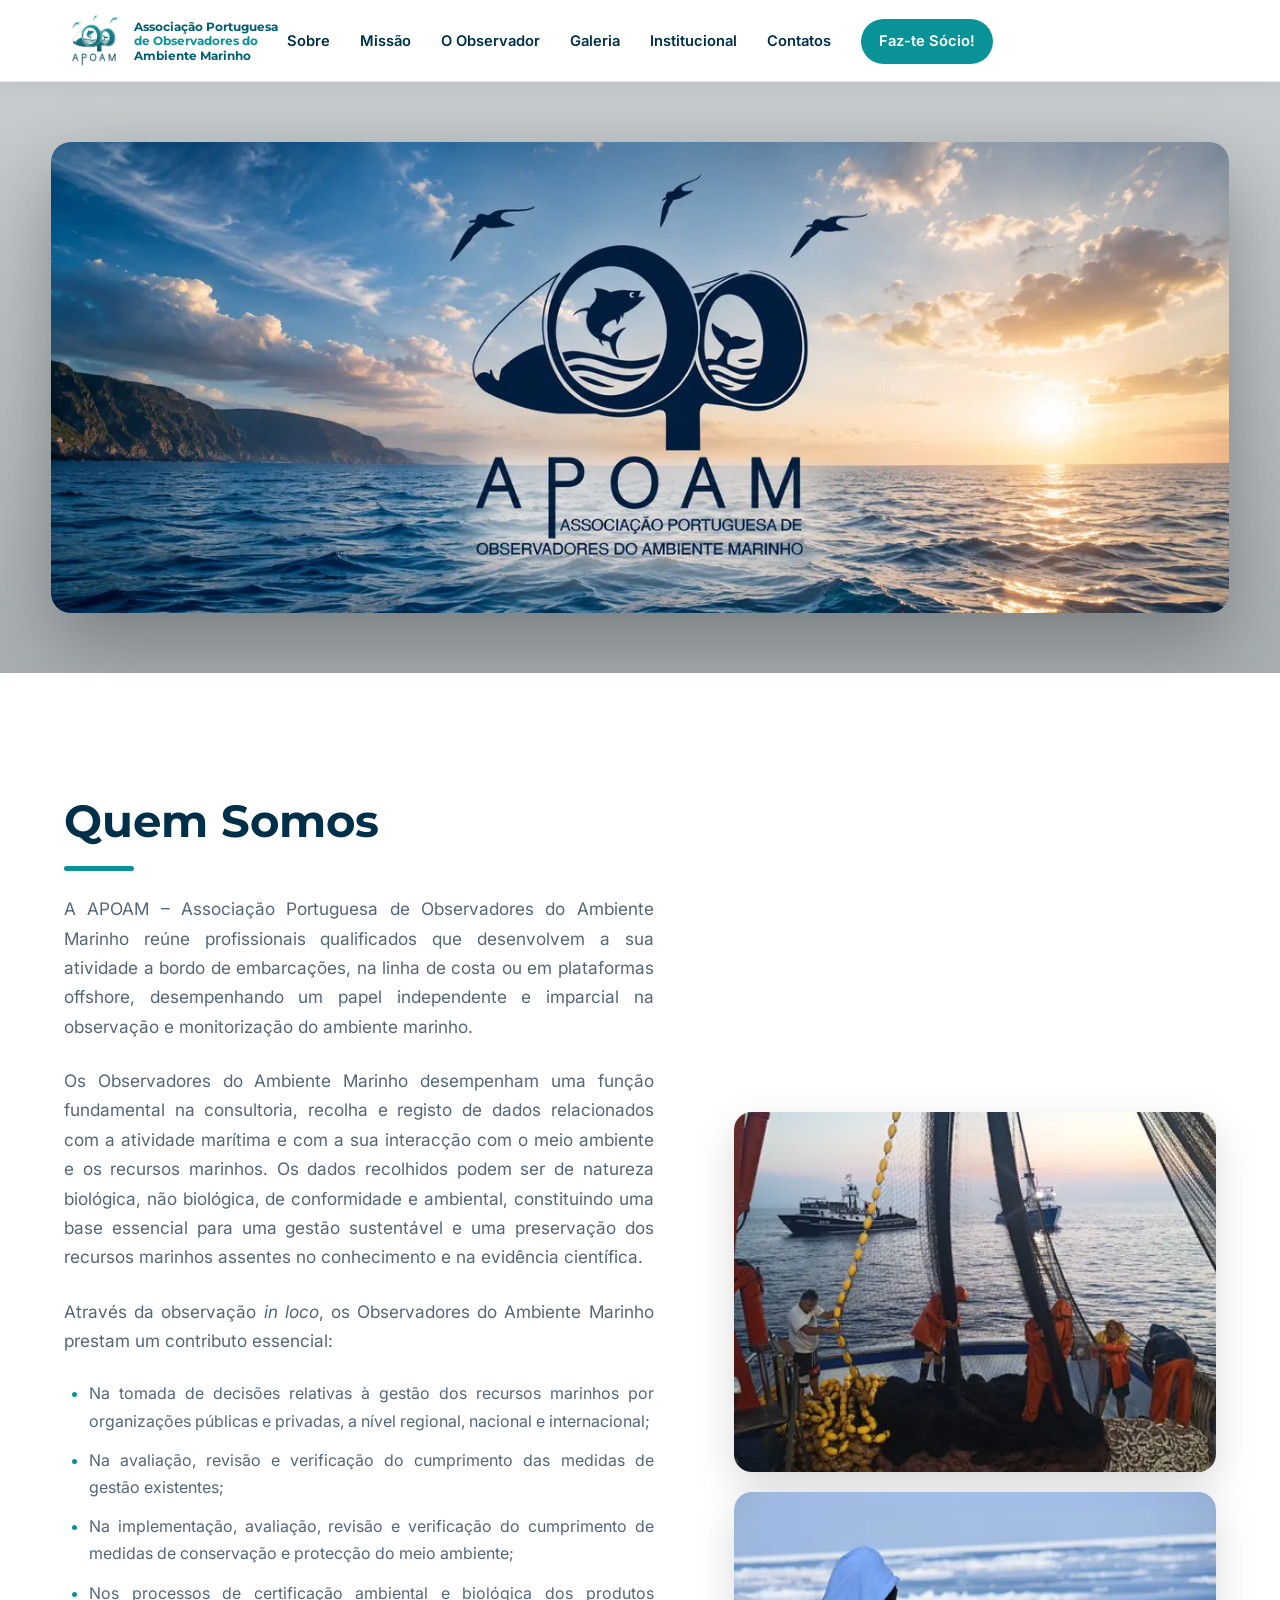
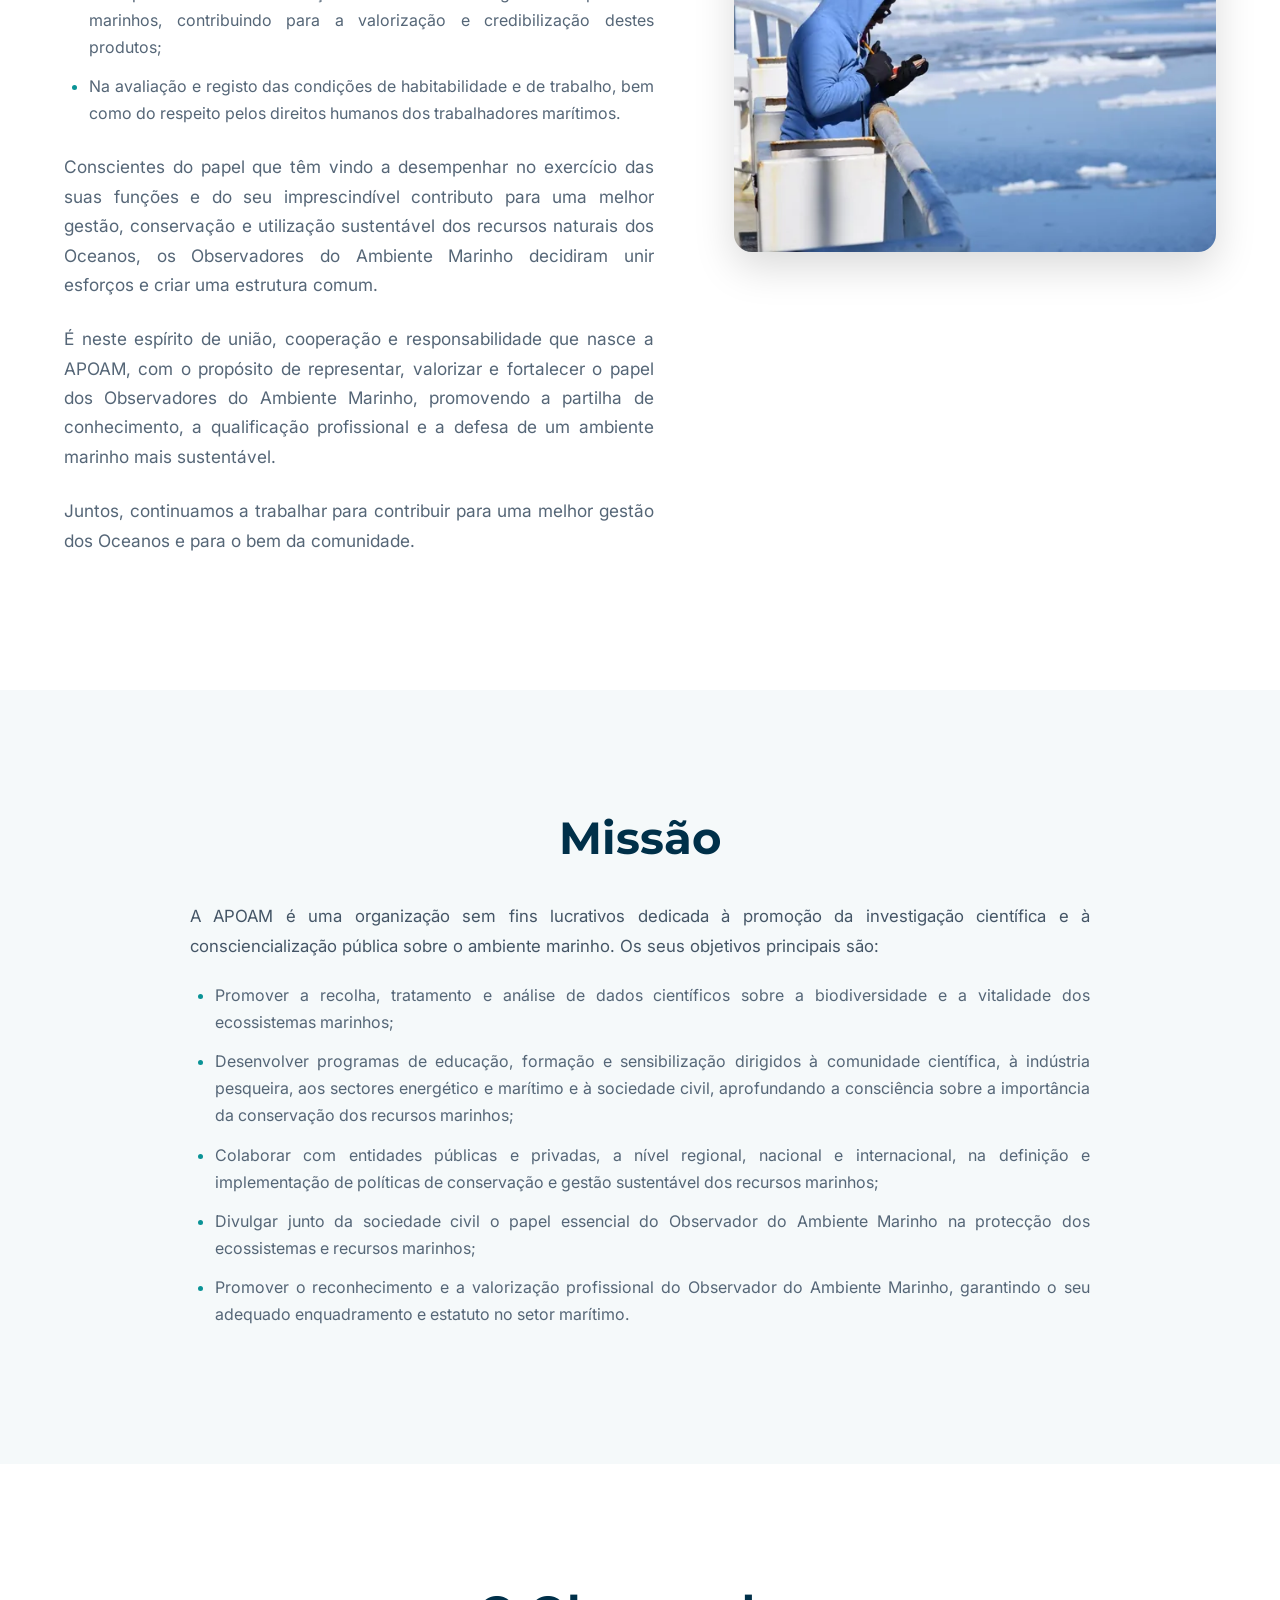
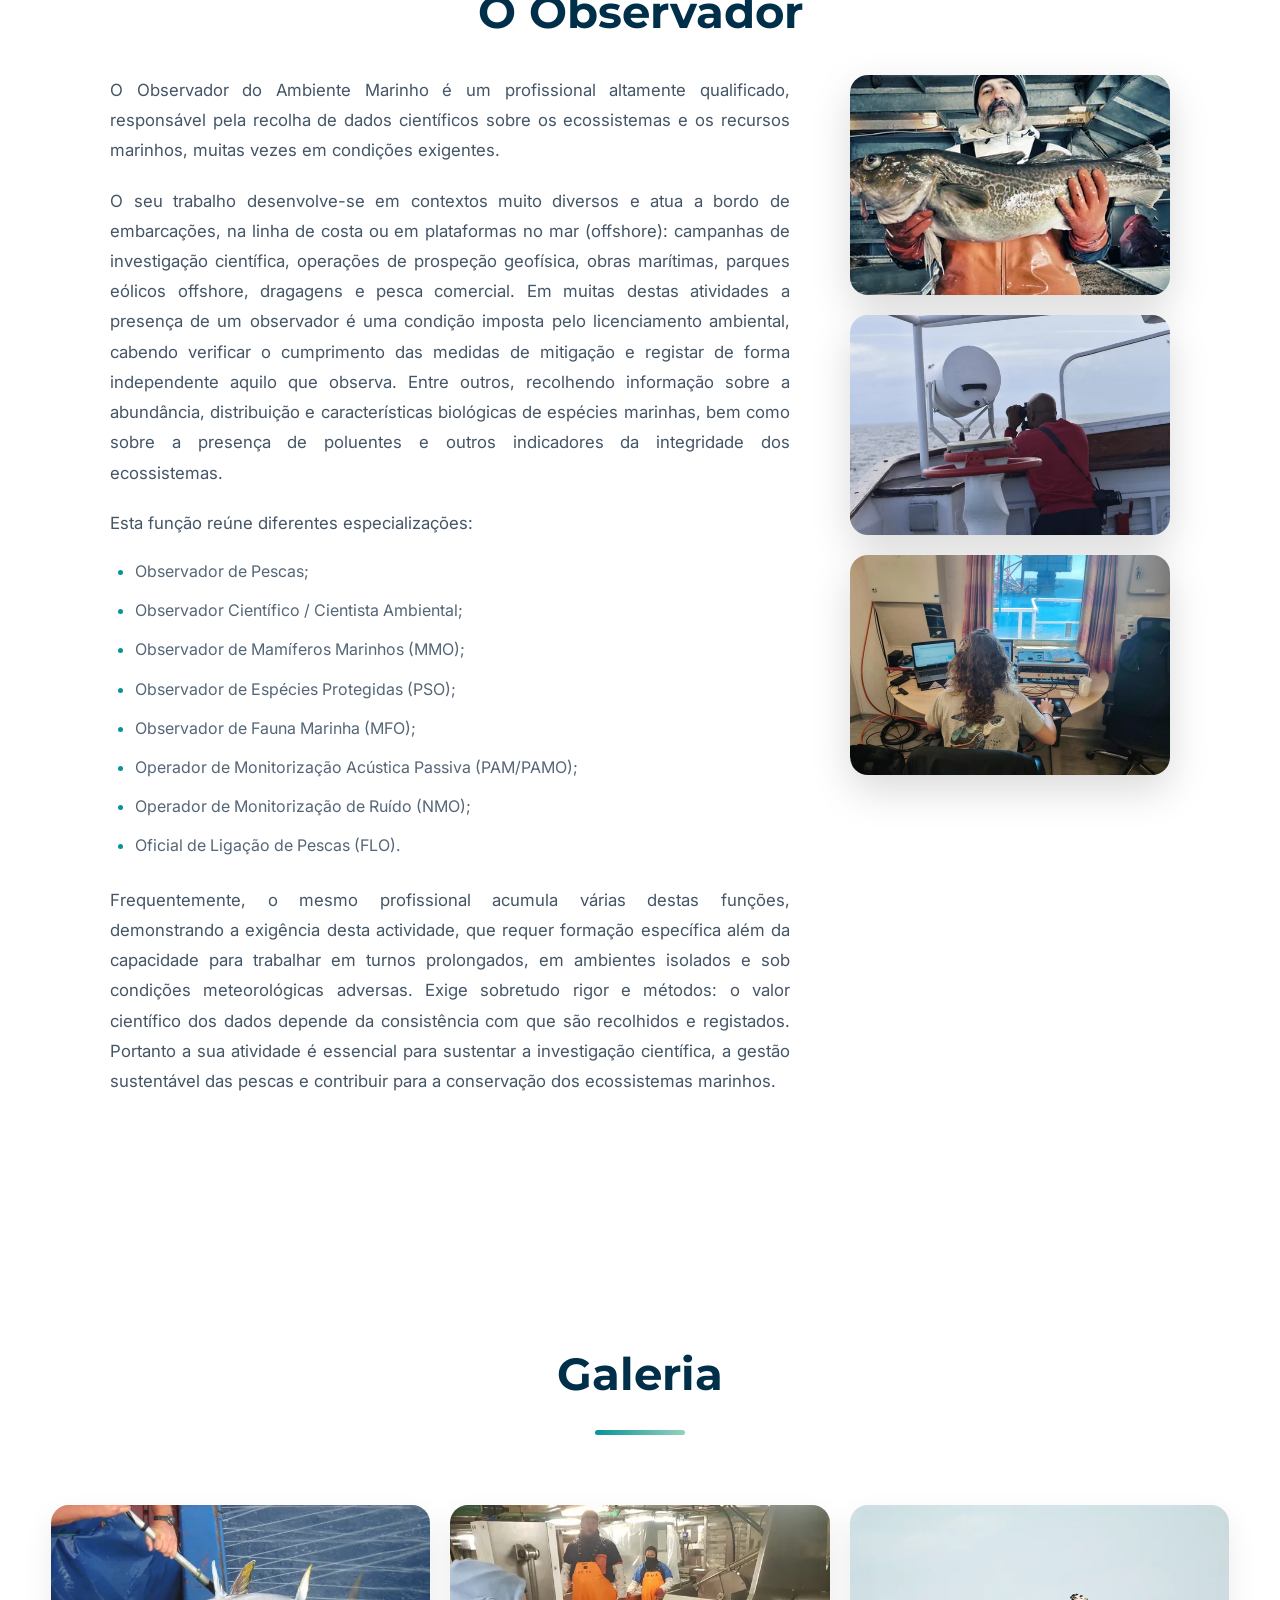
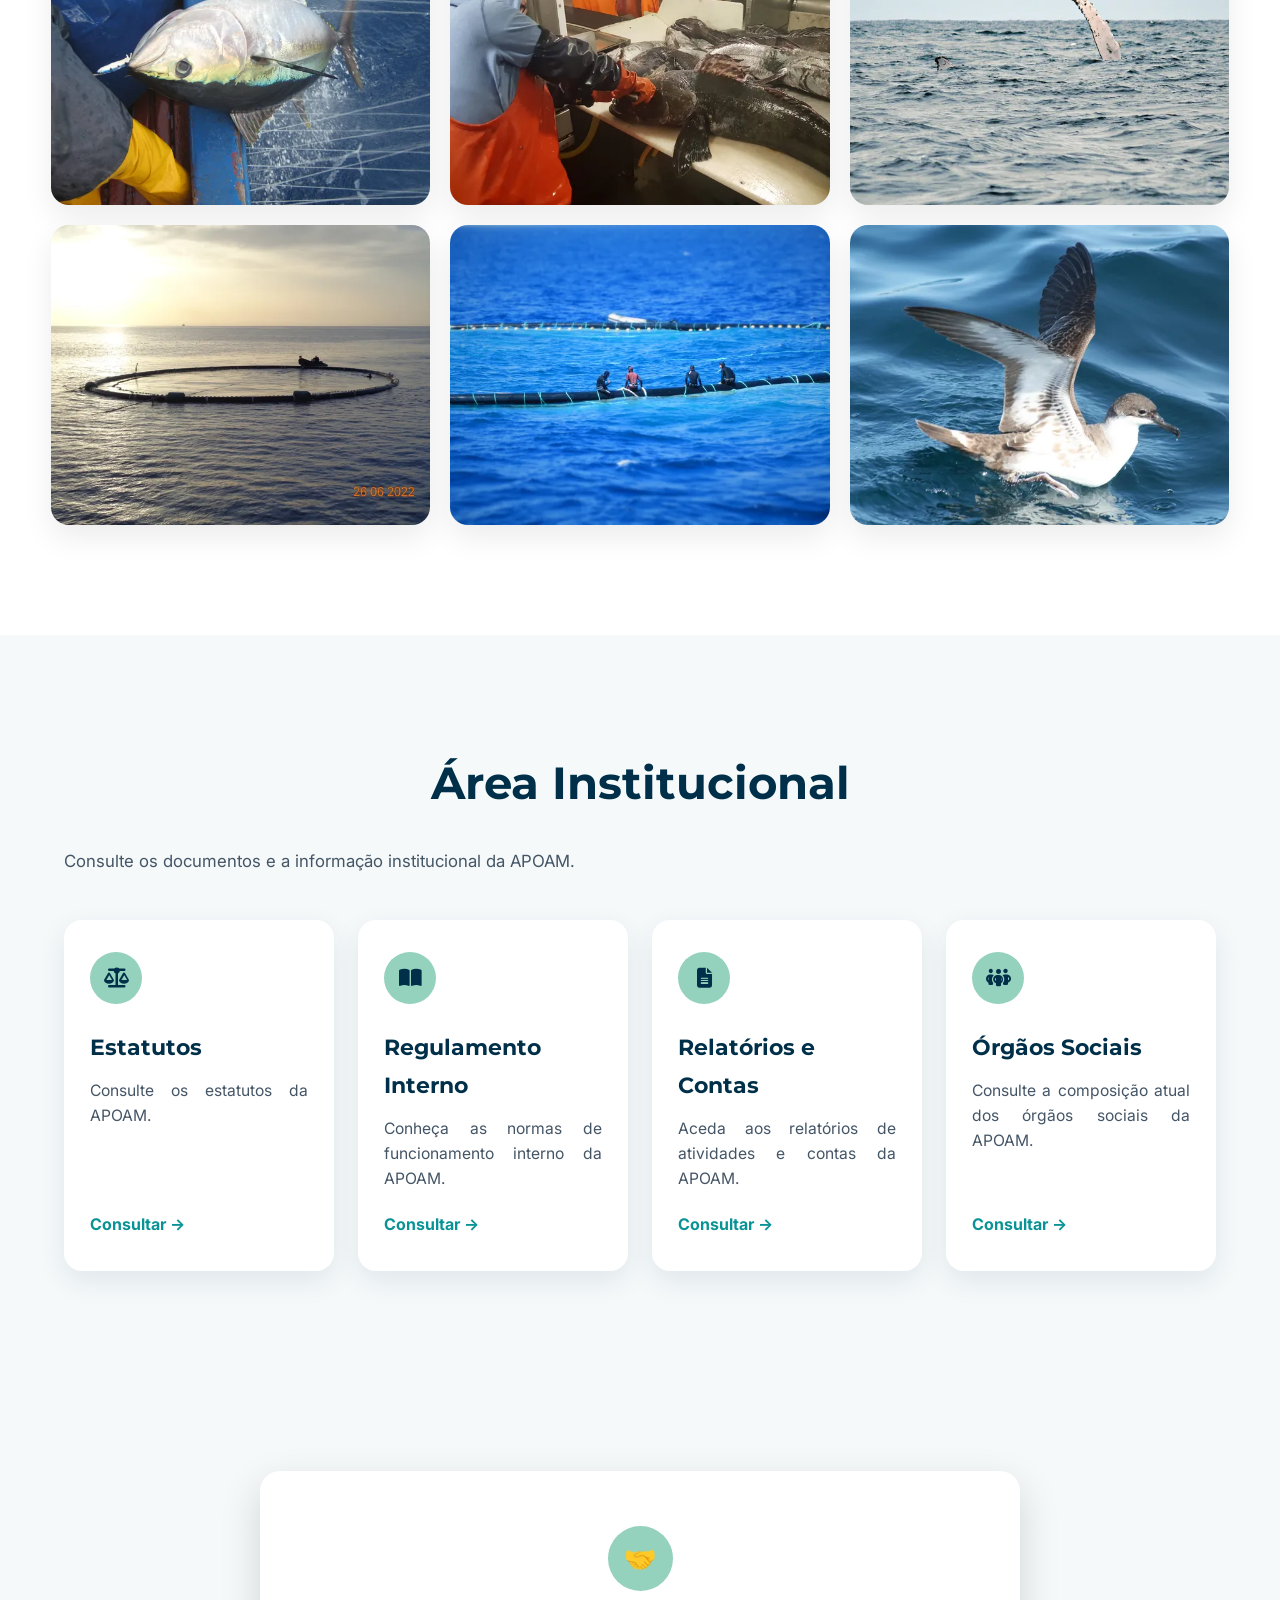
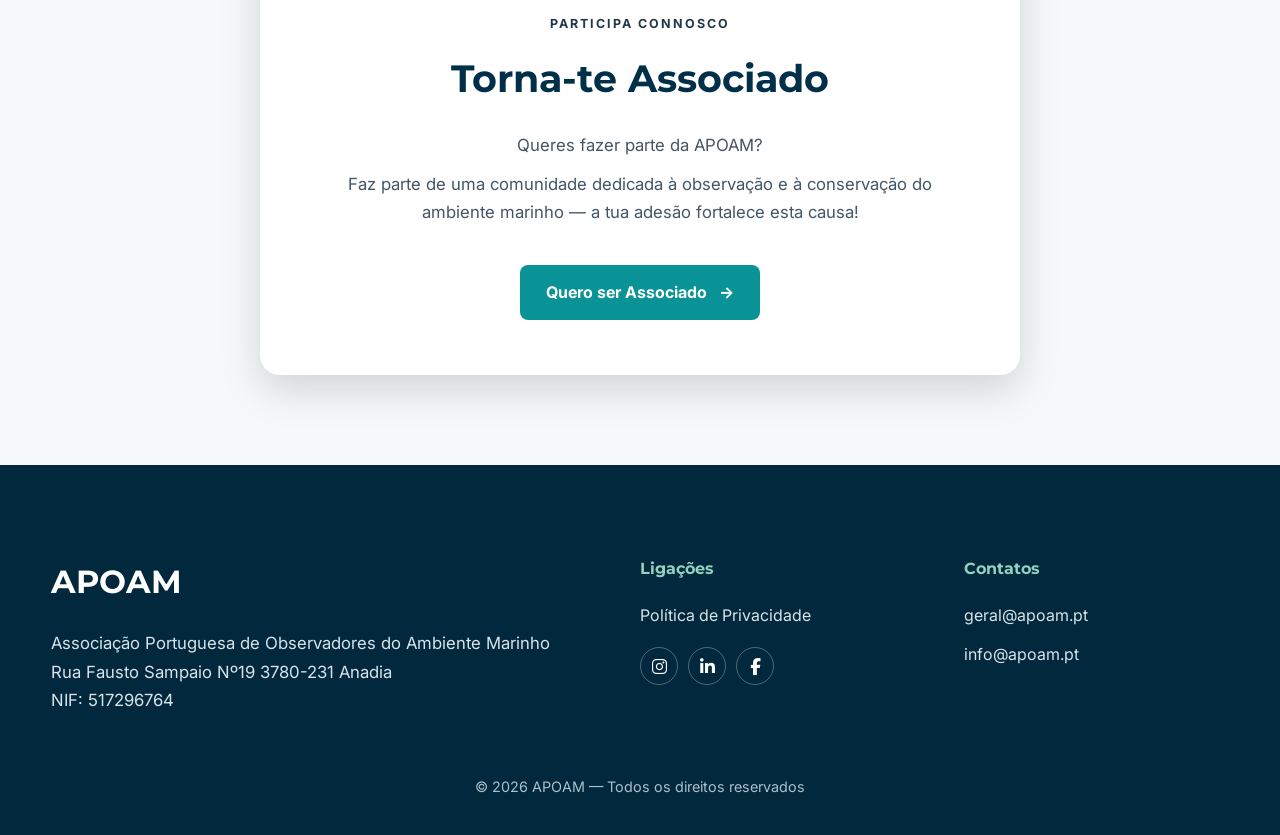
==== index.html @ c1579c1c "textos" ====
<!DOCTYPE html>
<html lang="pt-PT">
<head>
    <meta charset="UTF-8">
    <meta name="viewport" content="width=device-width, initial-scale=1">

    <title>APOAM | Associação Portuguesa de Observadores do Ambiente Marinho</title>

    <meta name="description"
        content="Associação Portuguesa de Observadores do Ambiente Marinho. Mamíferos marinhos, aves marinhas, ciência cidadã e conservação.">
    <meta property="og:type" content="website">
    <meta property="og:locale" content="pt_PT">
    <meta property="og:site_name" content="APOAM">
    <meta property="og:title" content="APOAM - Associação Portuguesa de Observadores do Ambiente Marinho">
    <meta property="og:description" content="APOAM - Associação Portuguesa de Observadores do Ambiente Marinho">
    <meta name="twitter:card" content="summary">
    <meta name="twitter:title" content="APOAM - Associação Portuguesa de Observadores do Ambiente Marinho">
    <meta name="twitter:description" content="APOAM - Associação Portuguesa de Observadores do Ambiente Marinho">

    <link rel="icon" type="image/png" sizes="32x32" href="assets/img/favicon-32.png">
    <link rel="apple-touch-icon" sizes="180x180" href="assets/img/favicon-180.png">

    <link rel="preconnect" href="https://fonts.googleapis.com">
    <link rel="preconnect" href="https://fonts.gstatic.com" crossorigin>

    <link href="https://fonts.googleapis.com/css2?family=Montserrat:wght@500;700;800&family=Inter:wght@300;400;500;600&display=swap"
        rel="stylesheet">
	<link rel="stylesheet" href="https://cdnjs.cloudflare.com/ajax/libs/font-awesome/6.5.2/css/all.min.css">

    <script type="application/ld+json">
    {
        "@context": "https://schema.org",
        "@type": "Organization",
        "name": "APOAM",
        "legalName": "Associação Portuguesa de Observadores do Ambiente Marinho",
        "description": "APOAM - Associação Portuguesa de Observadores do Ambiente Marinho",
        "email": "geral@apoam.pt",
        "telephone": "+351 961 656 196",
        "taxID": "517296764",
        "address": {
            "@type": "PostalAddress",
            "streetAddress": "Rua Fausto Sampaio, N.º 19",
            "postalCode": "3780-234",
            "addressLocality": "Anadia",
            "addressCountry": "PT"
        },
        "sameAs": [
            "https://www.instagram.com/apoam.pt?igsh=MTcwam4ydW53eDB6eg==",
            "https://www.linkedin.com/in/apoam?utm_source=share_via&utm_content=profile&utm_medium=member_android",
            "https://www.facebook.com/share/1NGkAW2MqW/"
        ]
    }
    </script>

    <link rel="stylesheet" href="assets/css/responsive.css">
    <link rel="stylesheet" href="assets/css/style.css">
</head>

<body>

<div id="loader">
    <div class="spinner"></div>
</div>

<header class="hero">

    <nav class="navbar" aria-label="Navegação principal">

        <a href="#" class="nav-logo" aria-label="APOAM - página inicial">
            <!-- Usa o mesmo logo que já funciona no hero -->
            <img src="assets/img/logo-navbar.png" alt="APOAM">
            <span class="nav-title">
                <span>Associação Portuguesa</span>
                <span>de Observadores do</span>
                <span>Ambiente Marinho</span>
            </span>
        </a>

        <ul class="nav-menu" id="nav-menu">

    <li>
        <a href="#about">Sobre</a>
    </li>

    <li>
        <a href="#mission">Missão</a>
    </li>

    <li>
        <a href="#observer">O Observador</a>
    </li>

    <li>
        <a href="#gallery">Galeria</a>
	</li>

    <li>
        <a href="#institutional">Institucional</a>
    </li>
	
	<li>
        <a href="#contact">Contatos</a>
    </li>

	<li>
		<a href="#join" class="join-nav">Faz-te Sócio!</a>
	</li>

</ul>

        <button class="menu-toggle"
                type="button"
                aria-label="Abrir menu"
                aria-expanded="false"
                aria-controls="nav-menu">
            <span></span>
            <span></span>
            <span></span>
        </button>

    </nav>

    <div class="hero-content">
        <h1 class="visually-hidden">Associação Portuguesa de Observadores do Ambiente Marinho</h1>
        <picture>
            <source
                type="image/webp"
                srcset="assets/img/optimized/apoam-logo-640.webp 640w,
                        assets/img/optimized/apoam-logo-960.webp 960w,
                        assets/img/optimized/apoam-logo-1280.webp 1280w"
                sizes="94vw">
            <img
                src="assets/img/apoam-logo.png"
                alt="APOAM - Associação Portuguesa de Observadores do Ambiente Marinho"
                class="hero-logo"
                width="1983"
                height="793">
        </picture>
    </div>


</header>

<section id="about" class="section">
    <div class="container">

        <div class="text">
            <h2>Quem Somos</h2>

            <p>
                A APOAM – Associação Portuguesa de Observadores do Ambiente Marinho
                reúne profissionais qualificados que desenvolvem a sua atividade a bordo
                de embarcações, na linha de costa ou em plataformas offshore, desempenhando
                um papel independente e imparcial na observação e monitorização do ambiente
                marinho.
            </p>

            <p>
                Os Observadores do Ambiente Marinho desempenham uma função fundamental na
                consultoria, recolha e registo de dados relacionados com a atividade
                marítima e com a sua interacção com o meio ambiente e os recursos marinhos.
                Os dados recolhidos podem ser de natureza biológica, não  biológica, de
                conformidade e ambiental, constituindo uma base essencial para uma gestão
                sustentável e uma preservação dos recursos marinhos assentes no conhecimento
                e na evidência científica.
            </p>

            <p>
                Através da observação <em>in loco</em>, os Observadores do Ambiente Marinho
                prestam um contributo essencial:
            </p>

            <ul>
                <li>Na tomada de decisões relativas à gestão dos recursos marinhos por organizações públicas e privadas, a nível regional, nacional e internacional;</li>
                <li>Na avaliação, revisão e verificação do cumprimento das medidas de gestão existentes;</li>
                <li>Na implementação, avaliação, revisão e verificação do cumprimento de medidas de conservação e protecção do meio ambiente;</li>
                <li>Nos processos de certificação ambiental e biológica dos produtos marinhos, contribuindo para a valorização e credibilização destes produtos;</li>
                <li>Na avaliação e registo das condições de habitabilidade e de trabalho, bem como do respeito pelos direitos humanos dos trabalhadores marítimos.</li>
            </ul>

            <p>
                Conscientes do papel que têm vindo a desempenhar no exercício das suas
                funções e do seu imprescindível contributo para uma melhor gestão,
                conservação e utilização sustentável dos recursos naturais dos Oceanos,
                os Observadores do Ambiente Marinho decidiram unir esforços e criar uma
                estrutura comum.
            </p>

            <p>
                É neste espírito de união, cooperação e responsabilidade que nasce a
                APOAM, com o propósito de representar, valorizar e fortalecer o papel dos
                Observadores do Ambiente Marinho, promovendo a partilha de conhecimento,
                a qualificação profissional e a defesa de um ambiente marinho mais
                sustentável.
            </p>

            <p>
                Juntos, continuamos a trabalhar para contribuir para uma melhor gestão
                dos Oceanos e para o bem da comunidade.
            </p>
</div>

        <div class="image">
            <div class="about-images">
                <picture>
                    <source type="image/webp"
                        srcset="assets/img/optimized/about1-640.webp 640w,
                                assets/img/optimized/about1-960.webp 960w,
                                assets/img/optimized/about1-1280.webp 1280w"
                        sizes="(max-width: 1100px) 92vw, 42vw">
                    <img src="assets/img/about1.jpg" alt="Ambiente marinho" width="4608" height="2304" loading="lazy">
                </picture>
                <picture>
                    <source type="image/webp"
                        srcset="assets/img/optimized/about2-640.webp 640w,
                                assets/img/optimized/about2-960.webp 960w,
                                assets/img/optimized/about2-1280.webp 1280w"
                        sizes="(max-width: 1100px) 92vw, 42vw">
                    <img src="assets/img/about2.jpg" alt="Observação do ambiente marinho" width="1500" height="1000" loading="lazy">
                </picture>
            </div>
        </div>

    </div>
</section>

<section id="mission" class="section mission-section">

    <div class="container">

        <div class="section-header">
            <h2>Missão</h2>
			
        </div>

        <div class="mission-content">

            <p> A APOAM é uma organização sem fins lucrativos dedicada à promoção da investigação científica e à consciencialização pública sobre o ambiente marinho. Os seus objetivos principais são: 
			</p>

            <ul> 
				<li> 
					Promover a recolha, tratamento e análise de dados científicos sobre a biodiversidade e a vitalidade dos ecossistemas marinhos; 
				
				</li> 
				
				<li> 
					Desenvolver programas de educação, formação e sensibilização dirigidos à comunidade científica, à indústria pesqueira, aos sectores energético e marítimo e à sociedade civil, aprofundando a consciência sobre a importância da conservação dos recursos marinhos; 
					
				</li> 
					
				<li> 
					Colaborar com entidades públicas e privadas, a nível regional, nacional e internacional, na definição e implementação de políticas de conservação e gestão sustentável dos recursos marinhos; 
					
				</li> 
					
				<li> 
					Divulgar junto da sociedade civil o papel essencial do Observador do Ambiente Marinho na protecção dos ecossistemas e recursos marinhos; 
					
				</li> 
					
				<li> 
					Promover o reconhecimento e a valorização profissional do Observador do Ambiente Marinho, garantindo o seu adequado enquadramento e estatuto no setor marítimo. 
					
				</li> 
					
			</ul>

        </div>

    </div>

</section>

<section id="observer" class="section observer-section">

    <div class="container">

        <div class="section-header">
            <h2>O Observador</h2>
			
        </div>

        <div class="observer-content">

			<div class="observer-text">
			
            <p>
                O Observador do Ambiente Marinho é um profissional altamente qualificado, responsável pela
				recolha de dados científicos sobre os ecossistemas e os recursos marinhos, muitas vezes em condições exigentes. 
			</p>	
			
			<p>
				O seu trabalho desenvolve-se em contextos muito diversos e atua a bordo de embarcações, na linha de costa ou em plataformas no mar
				(offshore): campanhas de investigação científica, operações de prospeção geofísica, obras marítimas, parques eólicos offshore, dragagens e pesca comercial. Em muitas destas atividades a presença de um observador é uma condição imposta pelo licenciamento ambiental, cabendo verificar o cumprimento das medidas de mitigação e registar de forma independente aquilo que observa. Entre outros, recolhendo informação sobre a abundância, distribuição e características biológicas de
				espécies marinhas, bem como sobre a presença de poluentes e outros indicadores da
				integridade dos ecossistemas. 
			</p>
			
			<p>
				Esta função reúne diferentes especializações:
			</p>	
			
				<ul>	
					<li>Observador de Pescas;</li>
					<li>Observador Científico / Cientista Ambiental;</li>
					<li>Observador de Mamíferos Marinhos (MMO);</li>
					<li>Observador de Espécies Protegidas (PSO);</li>
					<li>Observador de Fauna Marinha (MFO);</li>
					<li>Operador de Monitorização Acústica Passiva (PAM/PAMO);</li>
					<li>Operador de Monitorização de Ruído (NMO);</li>
					<li>Oficial de Ligação de Pescas (FLO).</li>
				</ul>
			
			
			<p>	
				Frequentemente, o mesmo profissional acumula várias destas funções, demonstrando a exigência desta actividade, que requer formação específica além da capacidade para trabalhar em turnos prolongados, em ambientes isolados e sob condições meteorológicas adversas.
				Exige sobretudo rigor e métodos: o valor científico dos dados depende da consistência com que são recolhidos e registados. Portanto a sua atividade é essencial para sustentar a investigação
				científica, a gestão sustentável das pescas e contribuir para a conservação dos ecossistemas marinhos.
            </p>

        </div>

    <div class="observer-images">
        <picture>
            <source type="image/webp"
                srcset="assets/img/optimized/observer1-640.webp 640w,
                        assets/img/optimized/observer1-960.webp 960w,
                        assets/img/optimized/observer1-1280.webp 1280w"
                sizes="(max-width: 850px) 92vw, 320px">
            <img src="assets/img/observer1.jpeg" alt="Observador do Ambiente Marinho" width="4000" height="1800" loading="lazy">
        </picture>
        <picture>
            <source type="image/webp"
                srcset="assets/img/optimized/observer2-640.webp 640w,
                        assets/img/optimized/observer2-960.webp 960w,
                        assets/img/optimized/observer2-1280.webp 1280w"
                sizes="(max-width: 850px) 92vw, 320px">
            <img src="assets/img/observer2.JPG" alt="Observação do ambiente marinho" width="6000" height="4000" loading="lazy">
        </picture>
		<picture>
            <source type="image/webp"
                srcset="assets/img/optimized/observer3-640.webp 640w,
                        assets/img/optimized/observer3-960.webp 960w,
                        assets/img/optimized/observer3-1280.webp 1280w"
                sizes="(max-width: 850px) 92vw, 320px">
			<img src="assets/img/observer3.jpg" alt="Monitorização do ambiente marinho" width="1896" height="1536" loading="lazy">
		</picture>
    </div>
	
</div>

</section>

<section id="gallery" class="section">
    <h2 class="center">Galeria</h2>

    <div class="gallery" id="gallery-grid" aria-live="polite">
        <!-- As imagens são escolhidas aleatoriamente a cada carregamento. -->
    </div>
</section>

<section id="institutional" class="section institutional-section">
    <div class="container">
        <div class="section-header">
            <h2>Área Institucional</h2>
            <p>Consulte os documentos e a informação institucional da APOAM.</p>
        </div>

        <div class="institutional-grid">
            <a class="institutional-card" href="estatutos.html">
                <i class="fa-solid fa-scale-balanced" aria-hidden="true"></i>
                <h3>Estatutos</h3>
                <p>Consulte os estatutos da APOAM.</p>
                <span>Consultar <span aria-hidden="true">→</span></span>
            </a>

            <a class="institutional-card" href="regulamento-interno.html">
                <i class="fa-solid fa-book-open" aria-hidden="true"></i>
                <h3>Regulamento Interno</h3>
                <p>Conheça as normas de funcionamento interno da APOAM.</p>
                <span>Consultar <span aria-hidden="true">→</span></span>
            </a>

            <a class="institutional-card" href="relatorios-contas.html">
                <i class="fa-solid fa-file-lines" aria-hidden="true"></i>
                <h3>Relatórios e Contas</h3>
                <p>Aceda aos relatórios de atividades e contas da APOAM.</p>
                <span>Consultar <span aria-hidden="true">→</span></span>
            </a>

            <a class="institutional-card" href="orgaos-sociais.html">
                <i class="fa-solid fa-people-group" aria-hidden="true"></i>
                <h3>Órgãos Sociais</h3>
                <p>Consulte a composição atual dos órgãos sociais da APOAM.</p>
                <span>Consultar <span aria-hidden="true">→</span></span>
            </a>
        </div>
    </div>
</section>

<section id="join" class="volunteer-section">
    <div class="volunteer-box">

        <div class="volunteer-icon" aria-hidden="true">🤝</div>

        <span class="volunteer-label">PARTICIPA CONNOSCO</span>

        <h2>Torna-te Associado</h2>

        <p>Queres fazer parte da APOAM?</p>

        <p>
            Faz parte de uma comunidade dedicada à observação e à conservação do ambiente marinho — a tua adesão fortalece esta causa!
        </p>

        <a
            href="https://docs.google.com/forms/d/e/1FAIpQLSfd4ExLeXyH6hZwtt5jAKZhvhOXpvbOx9Iv904gLvtOWjXuGQ/viewform"
            target="_blank"
            rel="noopener noreferrer"
            class="volunteer-button">
            Quero ser Associado
            <span aria-hidden="true">→</span>
        </a>

    </div>
</section>

<footer id="contact">
    <div class="footer-grid">

        <div>
            <h3>APOAM</h3>
            <p>Associação Portuguesa de Observadores do Ambiente Marinho<br>
				Rua Fausto Sampaio Nº19 3780-231 Anadia<br>
				NIF: 517296764	
			</p>
        </div>

        <div>
            <h4>Ligações</h4>
            <ul>
                <li><a href="#about"></a></li>
				<li><a href="#gallery"></a></li>
				<li><a href="politica-privacidade.html">Política de Privacidade</a></li>
            </ul>
			
			 <div class="social-links">
				<a href="https://www.instagram.com/apoam.pt?igsh=MTcwam4ydW53eDB6eg==" target="_blank" rel="noopener noreferrer" aria-label="Instagram">
					<i class="fa-brands fa-instagram"></i>
				</a>

				<a href="https://www.linkedin.com/in/apoam?utm_source=share_via&utm_content=profile&utm_medium=member_android" target="_blank" rel="noopener noreferrer" aria-label="LinkedIn">
					<i class="fa-brands fa-linkedin-in"></i>
				</a>

				<a href="https://www.facebook.com/share/1NGkAW2MqW/" target="_blank" rel="noopener noreferrer" aria-label="Facebook">
					<i class="fa-brands fa-facebook-f"></i>
				</a>
			</div>
        </div>

        <div>
            <h4>Contatos</h4>
			<ul>
				<li><a href="mailto:geral@apoam.pt">geral@apoam.pt</a></li>
				<li><a href="mailto:info@apoam.pt">info@apoam.pt</a></li>
			</ul>
        </div>

    </div>

    <p class="copyright">© 2026 APOAM — Todos os direitos reservados</p>
</footer>

<script src="assets/js/main.js"></script>

</body>
</html>
---- assets/css/responsive.css ----
/* APOAM — responsive.css
   A navbar responsiva é controlada pelo style.css.
   Este ficheiro não contém regras duplicadas para a navbar.
*/

@media (max-width:1400px){
    h1{font-size:4rem}
}

@media (max-width:1100px){
}

@media (max-width:900px){
    .hero{background-attachment:scroll}
}

@media (max-width:700px){
}
---- assets/css/style.css ----
:root{
    --ocean:#003049;
    --atlantic:#005F73;
    --turquoise:#0A9396;
    --foam:#94D2BD;
    --sand:#E9D8A6;
    --white:#ffffff;
    --light:#f7fafb;
    --text:#243746;
    --shadow:0 15px 40px rgba(0,0,0,.15);
    --radius:18px;
    --max-width:1280px;
}

*{margin:0;padding:0;box-sizing:border-box}

html{scroll-behavior:smooth}

body{
    font-family:"Inter",sans-serif;
    color:var(--text);
    background:#fff;
    overflow-x:hidden;
    line-height:1.7;
}

img{display:block;max-width:100%}
a{text-decoration:none;color:inherit}
ul{list-style:none}
section{position:relative}

.visually-hidden{
    position:absolute;
    width:1px;
    height:1px;
    padding:0;
    margin:-1px;
    overflow:hidden;
    clip:rect(0,0,0,0);
    white-space:nowrap;
    border:0;
}
.hero-content > .visually-hidden{
    display:none;
}

h1,h2,h3,h4{
    font-family:"Montserrat",sans-serif;
    color:var(--ocean);
}
h1{font-size:4.8rem;line-height:1.05;font-weight:800}
h2{font-size:2.8rem;margin-bottom:25px}
h3{font-size:1.4rem;margin-bottom:15px}
p{font-size:1.05rem;color:#445566}

.container{width:min(90%,var(--max-width));margin:auto}
.section{padding:110px 0}
.center{text-align:center;margin-bottom:70px}

/* LOADER */
#loader{
    position:fixed;
    inset:0;
    background:#fff;
    display:flex;
    justify-content:center;
    align-items:center;
    z-index:99999;
    transition:opacity .4s,visibility .4s;
}
.spinner{
    width:60px;height:60px;
    border:6px solid #d9ecef;
    border-top-color:var(--turquoise);
    border-radius:50%;
    animation:spin 1s linear infinite;
}
body.loaded #loader{
    opacity:0;
    visibility:hidden;
    pointer-events:none;
}

/* HERO */
.hero{
    position:relative;
    width:100%;
    min-height:0;
    height:auto;
    overflow:hidden;
    display:flex;
    justify-content:center;
    align-items:flex-start;
    background:linear-gradient(rgba(5,25,35,.20),rgba(5,25,35,.35));
    /* 82px compensam a navbar fixa; ficam 60px visíveis acima e abaixo da imagem. */
    padding:142px 0 60px;
}

/* NAVBAR — única definição */
.navbar{
    position:fixed;
    top:0;
    left:0;
    width:100%;
    height:82px;
    padding:0 5%;
    display:grid;
    grid-template-columns:1fr auto 1fr;
    align-items:center;
    background:#fff;
    border-bottom:1px solid #e3ecef;
    box-shadow:0 4px 18px rgba(0,48,73,.08);
    z-index:9999;
}

.nav-logo{
    justify-self:start;
    display:flex;
    align-items:center;
    width:auto;
    height:82px;
    gap:12px;
    z-index:2;
}

.nav-logo img{
    display:block;
    width:auto;
    height:auto;
    max-width:165px;
    max-height:58px;
    object-fit:contain;
}

.nav-title{
    max-width:270px;
    display:flex;
    flex-direction:column;
    font-family:"Montserrat",sans-serif;
    font-size:.72rem;
    font-weight:700;
    line-height:1.25;
}
.nav-title span:nth-child(1),
.nav-title span:nth-child(3){
    color:var(--atlantic);
}
.nav-title span:nth-child(2){
    color:var(--turquoise);
}

.nav-menu{
    grid-column:2;
    display:flex;
    align-items:center;
    justify-content:center;
    gap:30px;
    margin:0;
    padding:0;
}

.nav-menu li{position:relative}

.nav-menu a{
    position:relative;
    display:block;
    padding:29px 0;
    color:var(--ocean);
    font-size:.92rem;
    font-weight:600;
    white-space:nowrap;
    transition:color .25s ease;
}

.nav-menu a::after{
    content:"";
    position:absolute;
    left:0;
    bottom:20px;
    width:0;
    height:2px;
    background:var(--turquoise);
    transition:width .25s ease;
}

.nav-menu a:hover,
.nav-menu a.active{color:var(--turquoise)}

.nav-menu a:hover::after,
.nav-menu a.active::after{width:100%}


.menu-toggle{
    display:none;
    justify-self:end;
    width:44px;
    height:44px;
    padding:8px;
    border:0;
    background:transparent;
    cursor:pointer;
    z-index:3;
}

.menu-toggle span{
    display:block;
    width:25px;
    height:2px;
    margin:5px auto;
    background:var(--ocean);
    border-radius:2px;
    transition:transform .25s ease,opacity .25s ease;
}

.menu-toggle.active span:nth-child(1){transform:translateY(7px) rotate(45deg)}
.menu-toggle.active span:nth-child(2){opacity:0}
.menu-toggle.active span:nth-child(3){transform:translateY(-7px) rotate(-45deg)}

.navbar.scrolled{
    box-shadow:0 6px 24px rgba(0,48,73,.13);
}

/* HERO */
.hero-content{
    width:min(92vw,1500px);
}
.hero-logo{
    width:100%;
    height:auto;
    border-radius:20px;
    box-shadow:0 30px 80px rgba(0,0,0,.30);
}
.scroll-indicator{
    position:absolute;
    bottom:35px;
    left:50%;
    transform:translateX(-50%);
    color:#fff;
    letter-spacing:3px;
    text-transform:uppercase;
    font-size:.85rem;
    opacity:.85;
    animation:bounce 2s infinite;
}

/* ABOUT */
#about{background:#fff}
#about .container{
    display:grid;
    grid-template-columns:1.1fr .9fr;
    gap:80px;
    align-items:center;
}
#about .text{animation:fadeInLeft .9s ease}
#about h2{
    position:relative;
    display:inline-block;
    margin-bottom:35px;
}
#about h2::after{
    content:"";
    position:absolute;
    left:0;
    bottom:-12px;
    width:70px;
    height:5px;
    border-radius:10px;
    background:var(--turquoise);
}
#about p{
    margin-bottom:25px;
    color:#556677;
    font-size:1.08rem;
}
#about .text ul,
#mission .mission-content ul,
#observer .observer-content ul {
    list-style:disc;
    padding-left:25px;
    margin:10px 0 25px;
}
#about .text li,
#mission .mission-content li,
#observer .observer-content li {
    margin-bottom:12px;
    color:#556677;
}
#about .text li::marker,
#mission .mission-content li::marker,
#observer .observer-content li::marker {
	color:var(--turquoise);
}
#about .button{
    display:inline-block;
    margin-top:15px;
    padding:16px 34px;
    background:var(--ocean);
    color:#fff;
    border-radius:40px;
    transition:.35s;
    box-shadow:var(--shadow);
}
#about .button:hover{
    background:var(--turquoise);
    transform:translateY(-4px);
}
#about .image{position:relative}
#about .about-images{
    display:grid;
    grid-template-columns:1fr;
    gap:20px;
}
#about .about-images img{
    width:100%;
    height:360px;
    object-fit:cover;
    border-radius:var(--radius);
    box-shadow:var(--shadow);
    transition:.5s;
}
#about .about-images img:hover{transform:scale(1.04)}

/* STATS */
#stats{
    padding:120px 0;
    background:linear-gradient(rgba(0,48,73,.85),rgba(0,48,73,.85)),url("../img/stats-bg.jpg");
    background-size:cover;
    background-position:center;
    background-attachment:fixed;
}
.stats-container{
    width:min(92%,1200px);
    margin:auto;
    display:grid;
    grid-template-columns:repeat(4,1fr);
    gap:35px;
    text-align:center;
}
.stats-container>div{
    padding:35px;
    background:rgba(255,255,255,.08);
    backdrop-filter:blur(10px);
    border:1px solid rgba(255,255,255,.15);
    border-radius:20px;
    transition:.35s;
}
.stats-container>div:hover{
    transform:translateY(-8px);
    background:rgba(255,255,255,.14);
}
.counter{
    color:#fff;
    font-size:4rem;
    font-weight:800;
    margin-bottom:15px;
}
.stats-container p{color:#d8f0f1}

/* GALLERY */
#gallery{background:#fff}
.gallery{
    width:min(92%,1280px);
    margin:auto;
    display:grid;
    grid-template-columns:repeat(3,1fr);
    gap:20px;
}
.gallery img{
    width:100%;
    height:300px;
    object-fit:cover;
    border-radius:18px;
    cursor:pointer;
    transition:.45s;
    box-shadow:0 12px 30px rgba(0,0,0,.08);
}
.gallery img:hover{
    transform:scale(1.04);
    box-shadow:0 25px 50px rgba(0,0,0,.16);
}
.section h2.center{
    position:relative;
    display:block;
    margin-bottom:70px;
}
.section h2.center::after{
    content:"";
    display:block;
    width:90px;height:5px;
    border-radius:10px;
    margin:18px auto 0;
    background:linear-gradient(90deg,var(--turquoise),var(--foam));
}

/* ÁREA INSTITUCIONAL */
.institutional-section{
    background:#f5f9fa;
}
.institutional-grid{
    display:grid;
    grid-template-columns:repeat(4,1fr);
    gap:24px;
    margin-top:45px;
}
.institutional-card{
    min-height:275px;
    padding:32px 26px;
    display:flex;
    flex-direction:column;
    align-items:flex-start;
    border-radius:var(--radius);
    background:#fff;
    box-shadow:0 10px 28px rgba(0,48,73,.09);
    transition:transform .25s ease,box-shadow .25s ease;
}
.institutional-card:hover{
    transform:translateY(-6px);
    box-shadow:var(--shadow);
}
.institutional-card > i{
    width:52px;
    height:52px;
    display:grid;
    place-items:center;
    margin-bottom:24px;
    border-radius:50%;
    color:var(--ocean);
    background:var(--foam);
    font-size:1.25rem;
}
.institutional-card h3{
    margin-bottom:12px;
}
.institutional-card p{
    margin-bottom:20px;
    font-size:.98rem;
    line-height:1.6;
}
.institutional-card > span{
    margin-top:auto;
    color:var(--turquoise);
    font-weight:700;
}

/* PÁGINAS INSTITUCIONAIS */
.simple-header{
    min-height:82px;
    padding:12px 5%;
    display:flex;
    align-items:center;
    justify-content:space-between;
    border-bottom:1px solid #e3ecef;
    background:#fff;
}
.simple-header img{
    width:58px;
    height:58px;
    object-fit:contain;
}
.back-home{
    color:var(--ocean);
    font-weight:700;
}
.back-home:hover{
    color:var(--turquoise);
}
.document-page{
    width:min(92%,900px);
    min-height:calc(100vh - 82px);
    margin:auto;
    padding:100px 0;
}
.document-page h1{
    margin-bottom:18px;
    font-size:3rem;
}
.document-page p{
    max-width:720px;
}
.document-placeholder{
    margin-top:36px;
    padding:30px;
    border-left:5px solid var(--turquoise);
    border-radius:0 var(--radius) var(--radius) 0;
    background:var(--light);
}
.document-placeholder h2{
    margin:48px 0 22px;
    font-size:1.8rem;
}
.document-placeholder h2:first-child{
    margin-top:0;
}
.document-placeholder h3{
    margin:32px 0 10px;
    font-size:1.25rem;
}
.document-placeholder p{
    margin:0 0 12px;
    line-height:1.75;
}
.document-placeholder ul{
    margin:0 0 18px;
    padding-left:1.4rem;
    list-style:disc;
}
.document-placeholder li{
    margin-bottom:10px;
    line-height:1.75;
}
.document-placeholder li::marker{
    color:var(--turquoise);
}
.document-placeholder .document-clause{
    padding-left:1.4rem;
    text-indent:-1.4rem;
}
.document-placeholder .document-subclause{
    padding-left:2.8rem;
    text-indent:-1.4rem;
}
.document-download{
    display:inline-flex;
    align-items:center;
    gap:10px;
    padding:13px 20px;
    border-radius:8px;
    color:#fff;
    font-weight:700;
    background:var(--turquoise);
    transition:background .2s ease,transform .2s ease;
}
.document-download:hover{
    color:#fff;
    background:var(--ocean);
    transform:translateY(-2px);
}
.governing-bodies section + section{
    margin-top:42px;
}
.governing-bodies dl{
    margin:0;
}
.governing-bodies dl > div{
    display:grid;
    grid-template-columns:minmax(0,1fr) minmax(0,1fr);
    align-items:baseline;
    gap:18px;
    padding:13px 0;
    border-bottom:1px solid #dce8eb;
}
.governing-bodies dt{
    color:var(--ocean);
    font-weight:700;
}
.governing-bodies dd{
    margin:0;
    color:#556677;
    font-weight:400;
    text-align:right;
}

/* VOLUNTEERING / GOOGLE FORM */
.volunteer-section{
    padding:90px 20px;
    background:#f5f9fa;
}
.volunteer-box{
    max-width:760px;
    margin:0 auto;
    padding:55px 40px;
    text-align:center;
    background:#fff;
    border-radius:20px;
    box-shadow:var(--shadow);
}
.volunteer-icon{
    width:65px;height:65px;
    margin:0 auto 22px;
    display:flex;
    align-items:center;
    justify-content:center;
    border-radius:50%;
    font-size:26px;
    background:var(--foam);
}
.volunteer-label{
    display:block;
    margin-bottom:12px;
    font-size:.78rem;
    font-weight:700;
    letter-spacing:2px;
}
.volunteer-box h2{
    margin:0 0 20px;
    font-size:2.4rem;
}
.volunteer-box p{
    max-width:620px;
    margin:0 auto 10px;
}
.volunteer-button{
    display:inline-flex;
    align-items:center;
    gap:12px;
    margin-top:28px;
    padding:14px 26px;
    border-radius:8px;
    font-weight:700;
    color:#fff;
    background:var(--turquoise);
    transition:transform .2s ease,box-shadow .2s ease,background .2s ease;
}
.volunteer-button:hover{
    transform:translateY(-2px);
    box-shadow:var(--shadow);
    background:var(--ocean);
}

/* FOOTER */
footer{
    background:#01283d;
    color:#fff;
    padding:90px 0 35px;
}
.footer-grid{
    width:min(92%,1280px);
    margin:auto;
    display:grid;
    grid-template-columns:2fr 1fr 1fr;
    gap:60px;
}
.footer-grid h3{
    color:#fff;
    font-size:2rem;
    margin-bottom:20px;
}
.footer-grid h4{color:var(--foam);margin-bottom:20px}
.footer-grid p{color:#d8e4ea}
.footer-grid li{margin-bottom:12px}
.footer-grid a{color:#d8e4ea;transition:.3s}
.footer-grid a:hover{color:#fff;padding-left:8px}
.copyright{
    margin-top:60px;
    text-align:center;
    color:#aac0ca;
    font-size:.9rem;
}

/* SCROLL / REVEAL */
.progress-bar{
    position:fixed;
    top:0;left:0;
    width:0%;
    height:4px;
    background:linear-gradient(90deg,var(--turquoise),var(--foam));
    z-index:10000;
}
.reveal{
    opacity:0;
    transform:translateY(50px);
    transition:1s;
}
.reveal.visible{
    opacity:1;
    transform:none;
}

::-webkit-scrollbar{width:11px}
::-webkit-scrollbar-track{background:#eef7fa}
::-webkit-scrollbar-thumb{background:var(--atlantic);border-radius:30px}
::-webkit-scrollbar-thumb:hover{background:var(--turquoise)}
::selection{background:var(--turquoise);color:#fff}

/* RESPONSIVE */
@media (max-width:1100px){
    .navbar{padding:0 3%}
    .nav-menu{gap:22px}
    .nav-menu a{font-size:.86rem}
    .cards{grid-template-columns:repeat(2,1fr)}
    .gallery{grid-template-columns:repeat(2,1fr)}
    .institutional-grid{grid-template-columns:repeat(2,1fr)}
    #about .container{grid-template-columns:1fr;gap:50px}
    #about .about-images{grid-template-columns:1fr}
    #about .about-images img{height:300px}
    .stats-container{grid-template-columns:repeat(2,1fr)}
}

@media (max-width:850px){
    html{scroll-padding-top:90px}

    .navbar{
        height:70px;
        padding:0 18px;
        grid-template-columns:minmax(0,1fr) auto;
    }
    .nav-logo{
        width:auto;
        max-width:calc(100vw - 90px);
        height:70px;
        min-width:0;
        overflow:hidden;
    }
    .nav-logo img{
        width:52px;
        height:52px;
        max-width:52px;
        max-height:52px;
    }
    .nav-title{
        display:flex;
        max-width:200px;
        font-size:.56rem;
        line-height:1.2;
    }
    .menu-toggle{
        display:block;
        width:44px;
        height:44px;
        padding:8px;
        margin:0;
        justify-self:end;
        position:relative;
        z-index:10001;
    }
    .nav-menu{
        grid-column:1 / -1;
        position:absolute;
        top:70px;
        left:0;
        right:0;
        width:100%;
        max-height:calc(100vh - 70px);
        overflow-y:auto;
        display:flex;
        flex-direction:column;
        align-items:stretch;
        justify-content:flex-start;
        gap:0;
        margin:0;
        padding:10px 18px 18px;
        background:#fff;
        border-bottom:1px solid #e3ecef;
        box-shadow:0 12px 28px rgba(0,48,73,.14);
        opacity:0;
        visibility:hidden;
        pointer-events:none;
        transform:translateY(-8px);
        transition:opacity .2s ease,transform .2s ease,visibility .2s ease;
        z-index:10000;
    }
    .navbar.menu-open .nav-menu{
        opacity:1;
        visibility:visible;
        pointer-events:auto;
        transform:translateY(0);
    }
    .nav-menu li{width:100%;flex:none}
    .nav-menu a{
        width:100%;
        padding:13px 6px;
        font-size:.95rem;
        line-height:1.35;
        white-space:normal;
    }
    .nav-menu a::after{display:none}
    .nav-menu .join-nav{
        display:block;
        width:100%;
        margin-top:8px;
        padding:12px 15px;
        text-align:center;
        border-radius:8px;
    }

    h1{font-size:3rem}
    h2{font-size:2.2rem}
    .hero{min-height:0;height:auto;padding:90px 0 50px}
    .hero-content{width:94%;max-width:none}
    .hero-logo{width:100%;height:auto;border-radius:12px}
    .scroll-indicator{display:none}
    .section{padding:80px 0}
    #about .container{width:92%;grid-template-columns:1fr;gap:42px}
    #about p{font-size:1rem}
    .cards{width:92%;grid-template-columns:1fr;gap:24px}
    .card{padding:38px 25px}
    .gallery{width:92%;grid-template-columns:1fr;gap:16px}
    .gallery img{height:auto;aspect-ratio:16 / 10}
    .institutional-grid{grid-template-columns:1fr}
    .stats-container{width:92%;grid-template-columns:1fr;gap:20px}
    .mission-content,
    .observer-content{width:92%;grid-template-columns:1fr;gap:35px}
    .mission-content p,
    .observer-content p{font-size:1rem;line-height:1.7}
    .observer-images{display:grid;grid-template-columns:1fr;gap:16px}
    .observer-images img{height:260px}
    .volunteer-section{padding:65px 15px}
    .volunteer-box{width:100%;padding:40px 22px;border-radius:16px}
    .footer-grid{width:92%;grid-template-columns:1fr;gap:35px;text-align:center}
    .social-links{justify-content:center}
    .simple-header{min-height:0;padding:10px 18px;flex-wrap:wrap;gap:8px}
    .simple-header .nav-logo{height:52px;gap:8px}
    .simple-header .nav-logo img{width:52px;height:52px;max-width:52px;max-height:52px}
    .simple-header .back-home{width:100%;text-align:right;font-size:.85rem}
}

@media (max-width:500px){
    html{scroll-padding-top:75px}

    .navbar{height:64px;padding:0 14px}
    .nav-logo{height:64px;max-width:calc(100vw - 80px)}
    .menu-toggle{width:42px;height:42px}
    .nav-menu{top:64px;max-height:calc(100vh - 64px);padding-left:14px;padding-right:14px}
    .hero{padding:78px 0 40px}
    .hero-content{width:96%}
    .hero-logo{border-radius:9px}
    h1{font-size:2rem}
    h2{font-size:1.8rem}
    .section{padding:70px 0}
    .container{width:94%}
    .document-page{padding:65px 0}
    .document-page h1{font-size:2.2rem}
    .document-placeholder{padding:24px 18px}
    .document-placeholder h2{font-size:1.5rem}
    .governing-bodies dl > div{gap:10px}
    .counter{font-size:3rem}
    .volunteer-section{padding:60px 15px}
    .volunteer-box{padding:35px 18px}
    .volunteer-box h2{font-size:1.9rem}
    .volunteer-button{width:100%;justify-content:center}
}

@media (max-width:360px){
    .navbar{padding-left:10px;padding-right:10px}
    .hero-content{width:97%}
    .volunteer-box{padding-left:15px;padding-right:15px}
}
@keyframes spin{from{transform:rotate(0)}to{transform:rotate(360deg)}}
@keyframes bounce{
    0%,100%{transform:translate(-50%,0)}
    50%{transform:translate(-50%,-10px)}
}
@keyframes fadeInLeft{
    from{opacity:0;transform:translateX(-40px)}
    to{opacity:1;transform:none}
}
/* =========================================================
   MISSÃO
   ========================================================= */

.mission-section {
    background: #f5f9fa;
}

.mission-content {
    max-width: 900px;
    margin: 0 auto;
}

.mission-content p {
    margin-bottom: 20px;
    line-height: 1.8;
}


/* =========================================================
   O OBSERVADOR
   ========================================================= */

.observer-section {
    background: #ffffff;
}

.observer-content {
    width: min(92%, 1100px);
    margin: 0 auto;
    display: grid;
    grid-template-columns: 1fr 320px;
    gap: 60px;
    align-items: start;
}

.observer-text {
    min-width: 0;
}

.observer-images {
    display: flex;
    flex-direction: column;
    gap: 20px;
}

.observer-images img {
    width: 100%;
    height: 220px;
    object-fit: cover;
    border-radius: var(--radius);
    box-shadow: var(--shadow);
    transition: transform .4s ease;
}

.observer-images img:hover {
    transform: scale(1.03);
}

.observer-content p {
    margin-bottom: 20px;
    line-height: 1.8;
}


/* =========================================================
   MOBILE
   ========================================================= */

@media (max-width: 850px) {

    .mission-content,
    .observer-content {
    width: 92%;
    grid-template-columns: 1fr;
    gap: 35px;
}

.observer-images {
    display: grid;
    grid-template-columns: 1fr;
    gap: 16px;
}

.observer-images img {
    height: 260px;
}

    .mission-content p,
    .observer-content p {
        font-size: 1rem;
        line-height: 1.7;
    }

}
html {
    scroll-padding-top: 90px;
}

@media (max-width: 500px) {
    html {
        scroll-padding-top: 75px;
    }
}
/* =========================================================
   DESTAQUE "JUNTA-TE" NA NAVBAR
   ========================================================= */

.nav-menu .join-nav {
    background: var(--turquoise);
    color: #fff;
    padding: 10px 18px;
    border-radius: 25px;
    font-weight: 600;
    transition: all 0.25s ease;
}

.nav-menu .join-nav:hover {
    background: var(--ocean);
    color: #fff;
    transform: translateY(-1px);
}

/* Remove o efeito de linha inferior apenas deste botão */
.nav-menu .join-nav::after {
    display: none;
}
@media (max-width: 850px) {

    .nav-menu .join-nav {
        display: block;
        width: 100%;
        margin-top: 8px;
        padding: 12px 15px;
        text-align: center;
        border-radius: 8px;
    }

    .social-links {
        justify-content: center;
    }

}
/* Centrar títulos e subtítulos das secções */ 

	.section-header { 
		text-align: center; 
}
	
	.section-header h2 { 
		text-align: center; 
}
	
	.section-header p { 
		text-align: center; 
		
}
/* Texto justificado nas secções */
.section p {
    text-align: justify;
}
/* Texto das listas sempre justificado */
.section ul li,
.section ol li {
    text-align: justify;
}
/*Marcadores Turquesa */
.section ul li::marker,
.section ol li::marker {
    color: var(--turquoise);
}

.social-links {
    display: flex;
    gap: 10px;
    margin-top: 18px;
}

.social-links a {
    width: 38px;
    height: 38px;
    display: flex;
    align-items: center;
    justify-content: center;
    border: 1px solid rgba(255,255,255,.3);
    border-radius: 50%;
    color: #fff;
    font-size: 17px;
    transition: .3s ease;
}

.social-links a:hover {
    background: var(--turquoise);
    border-color: var(--turquoise);
    transform: translateY(-3px);
}
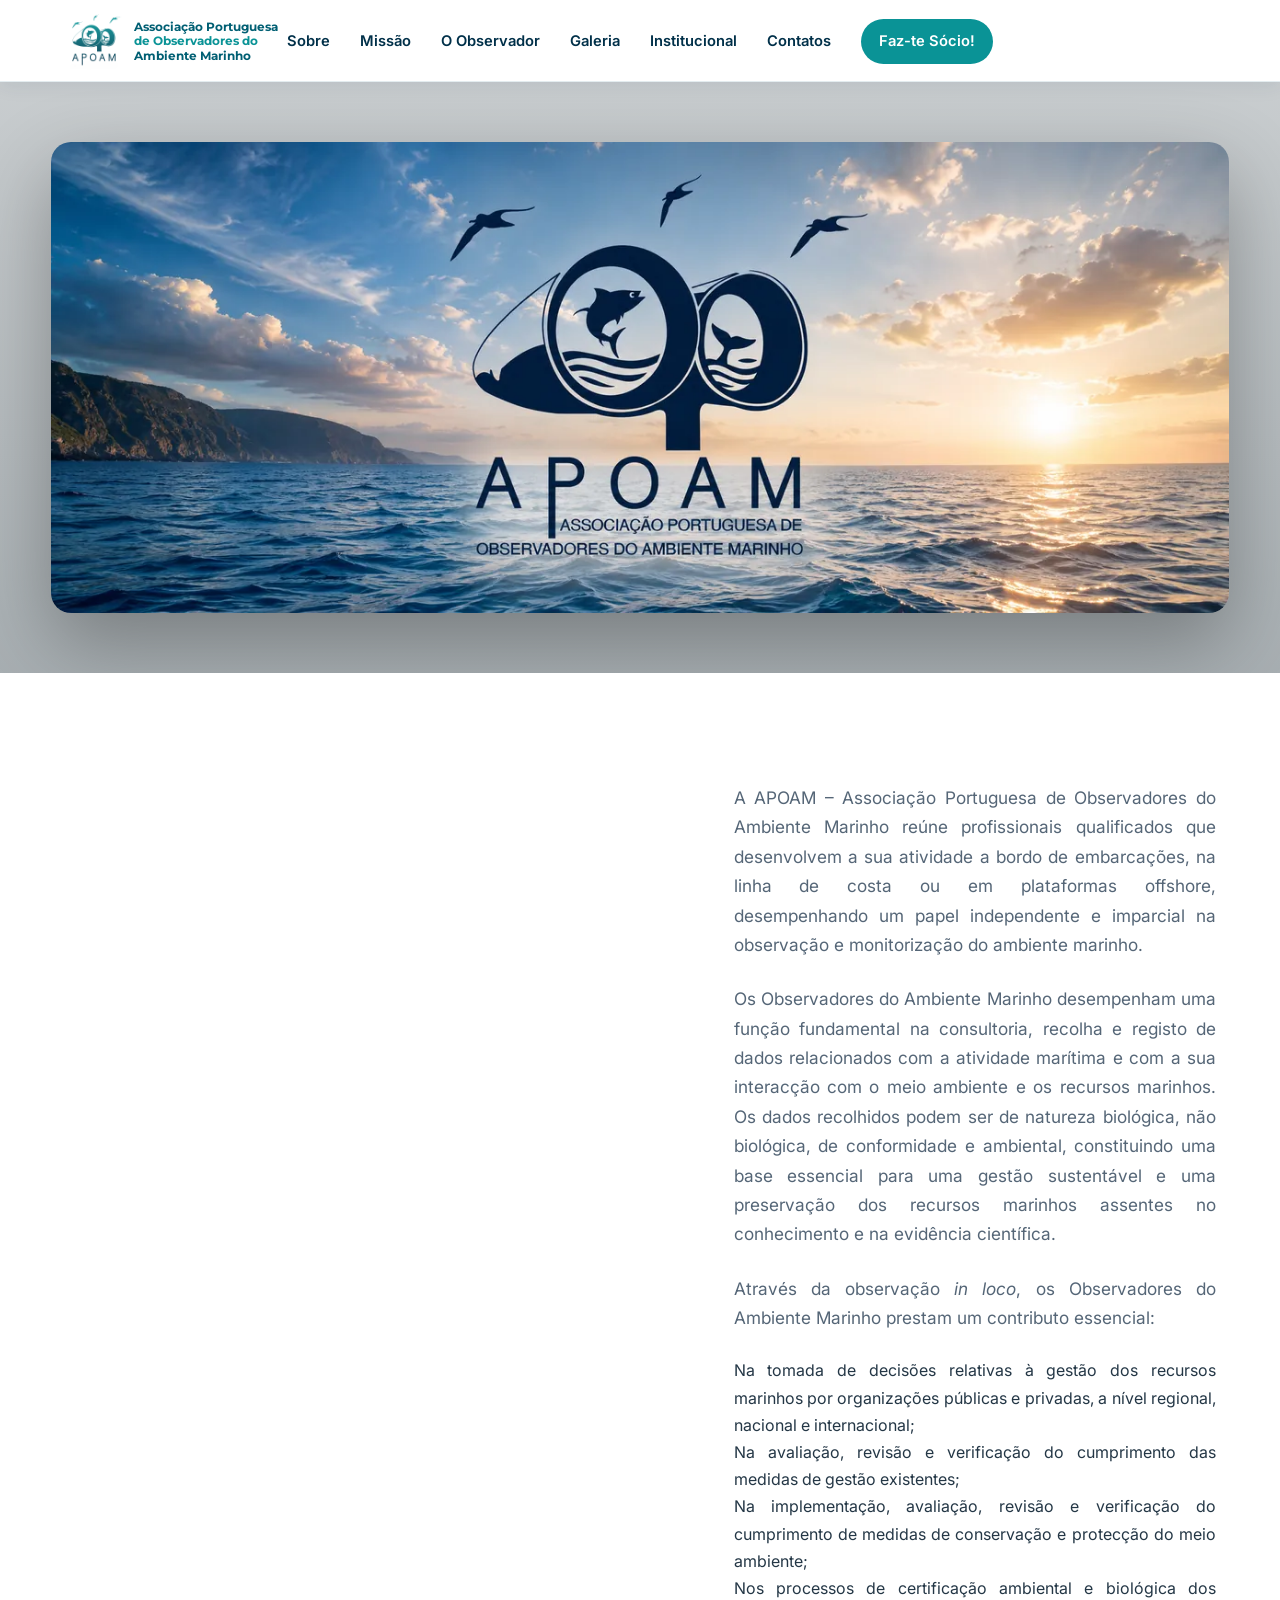
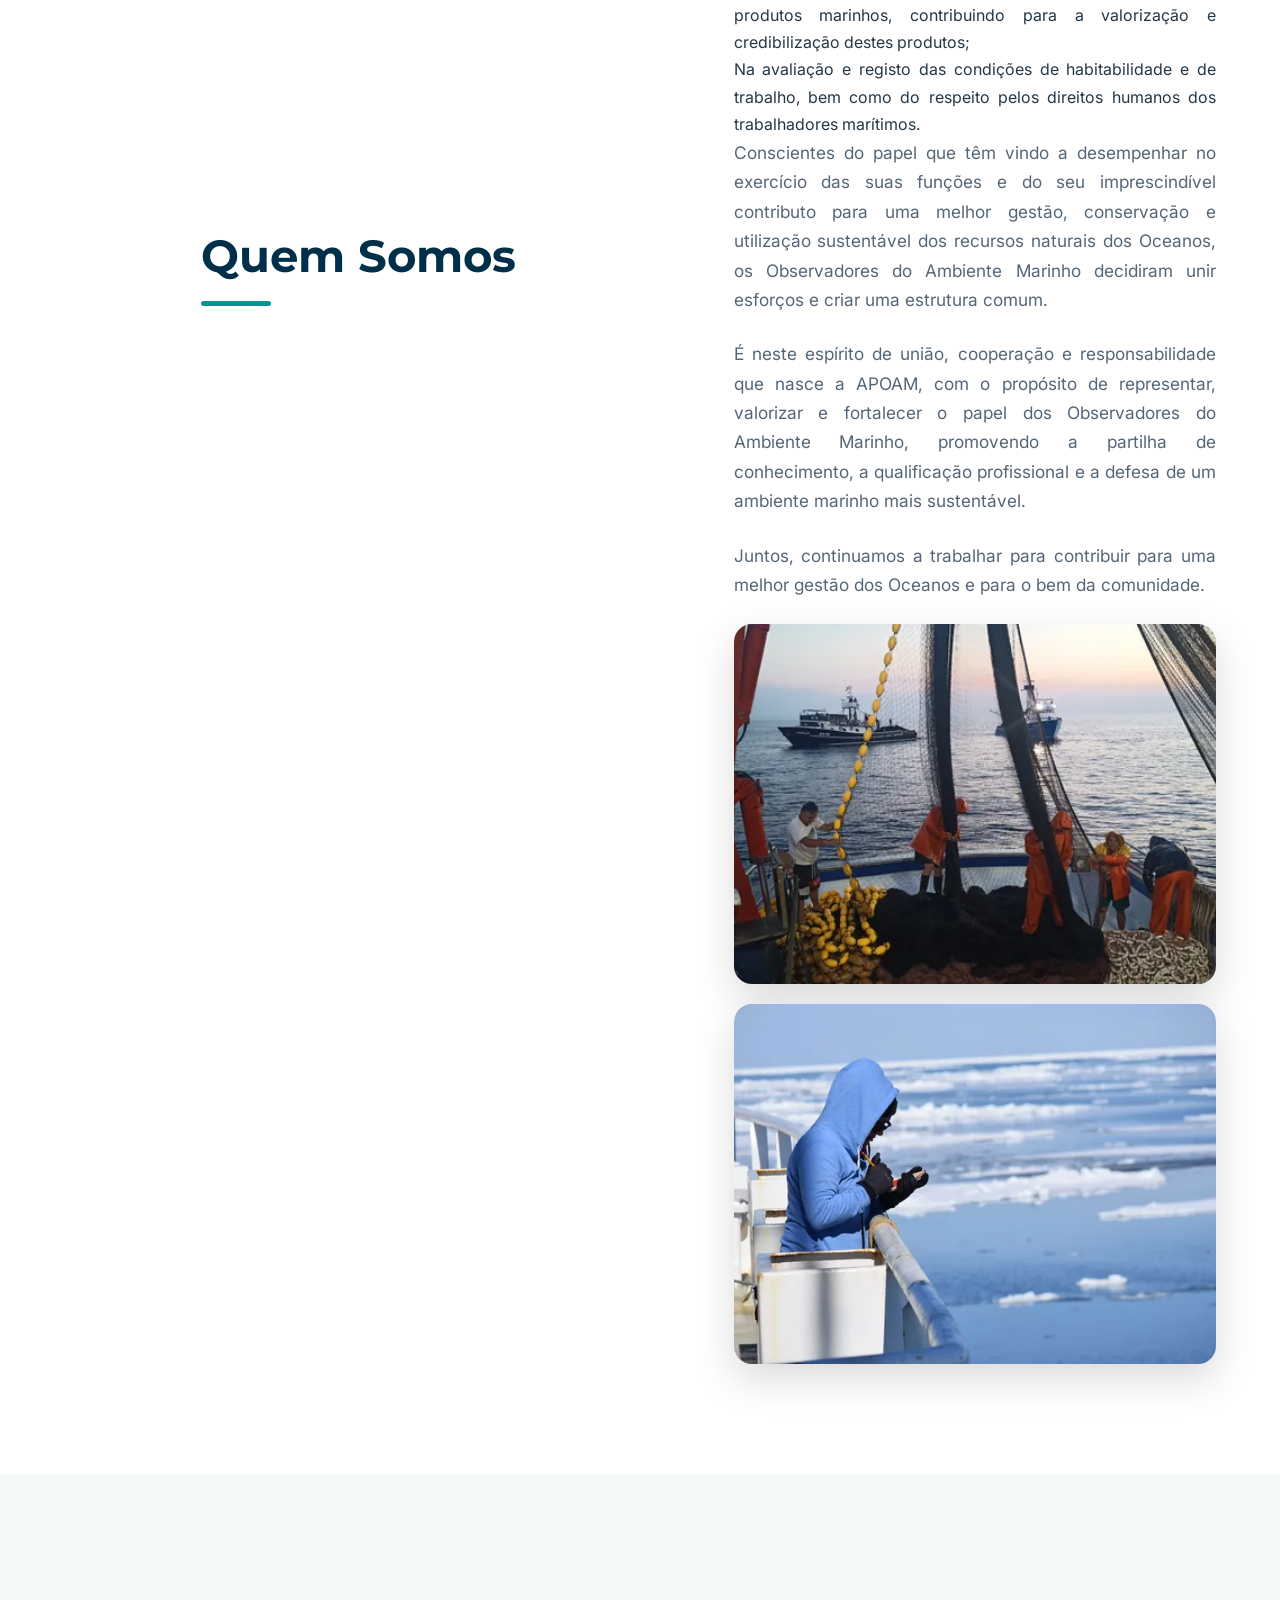
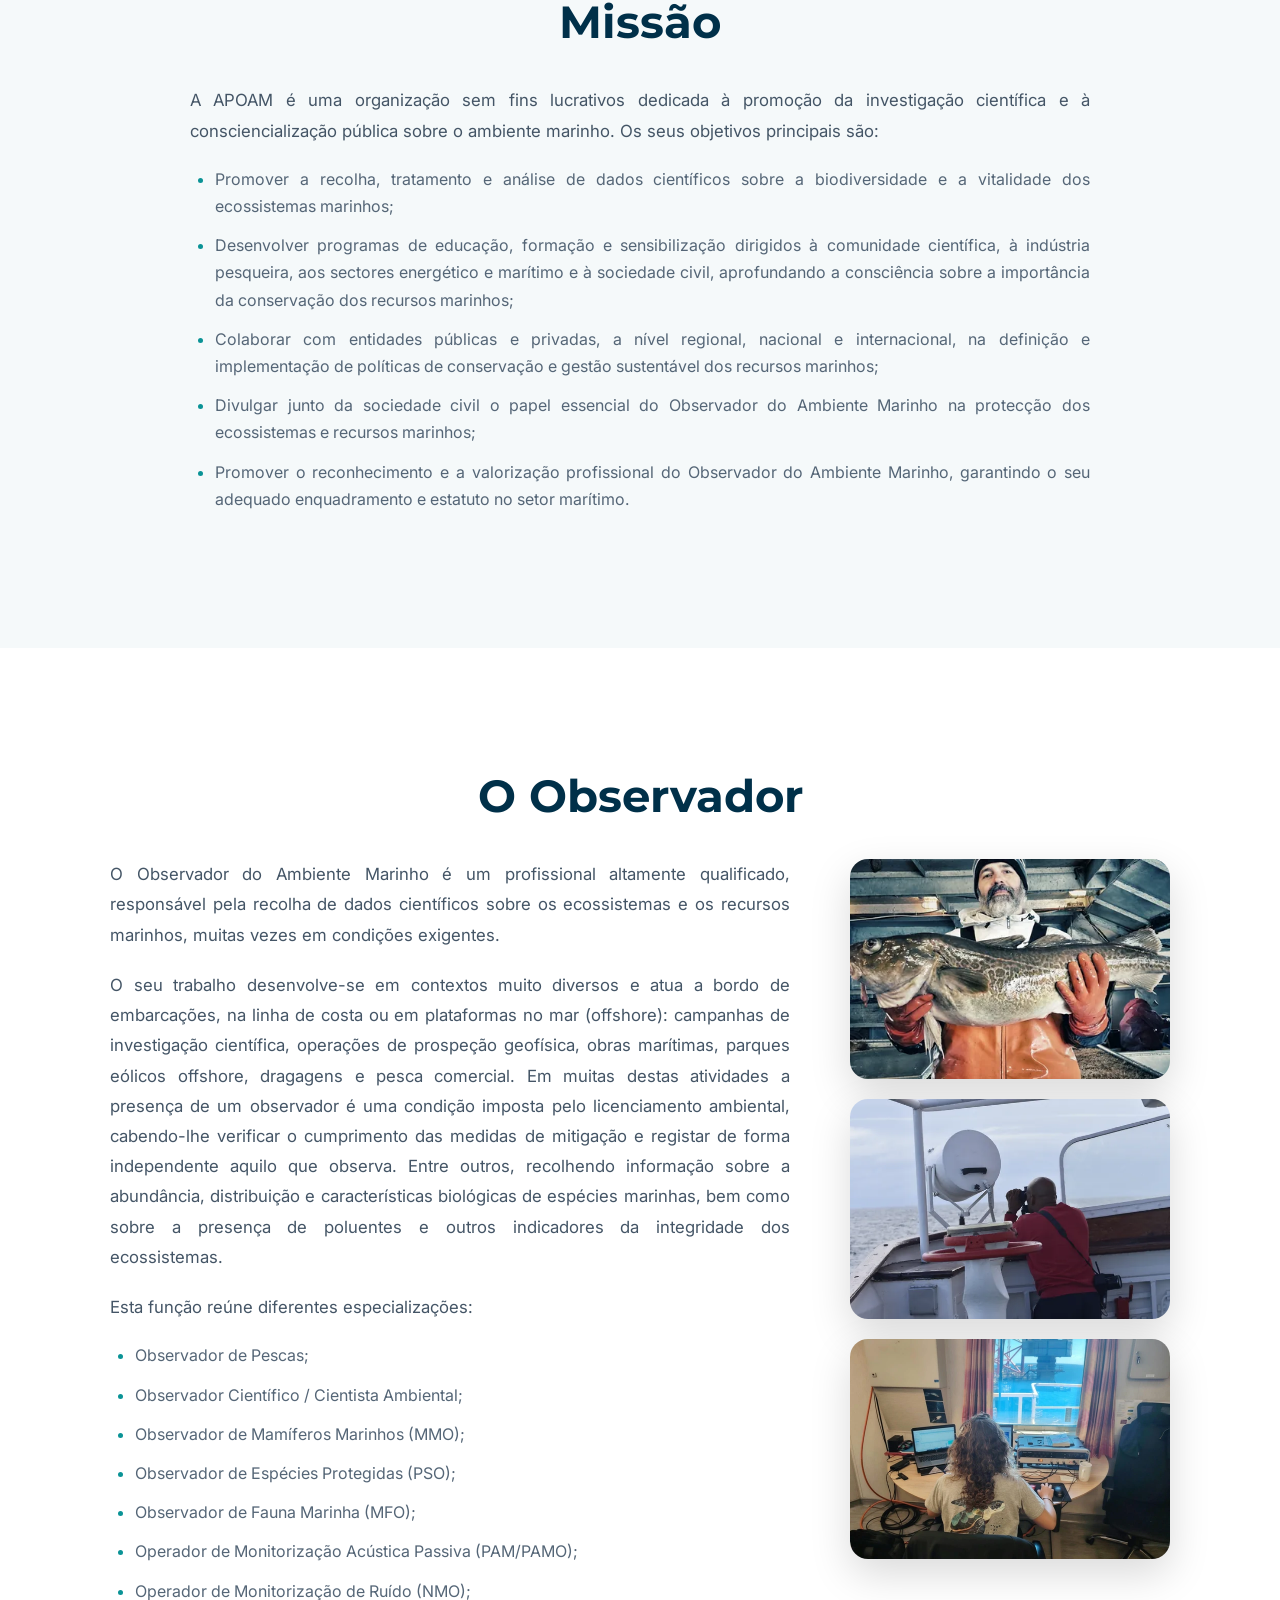
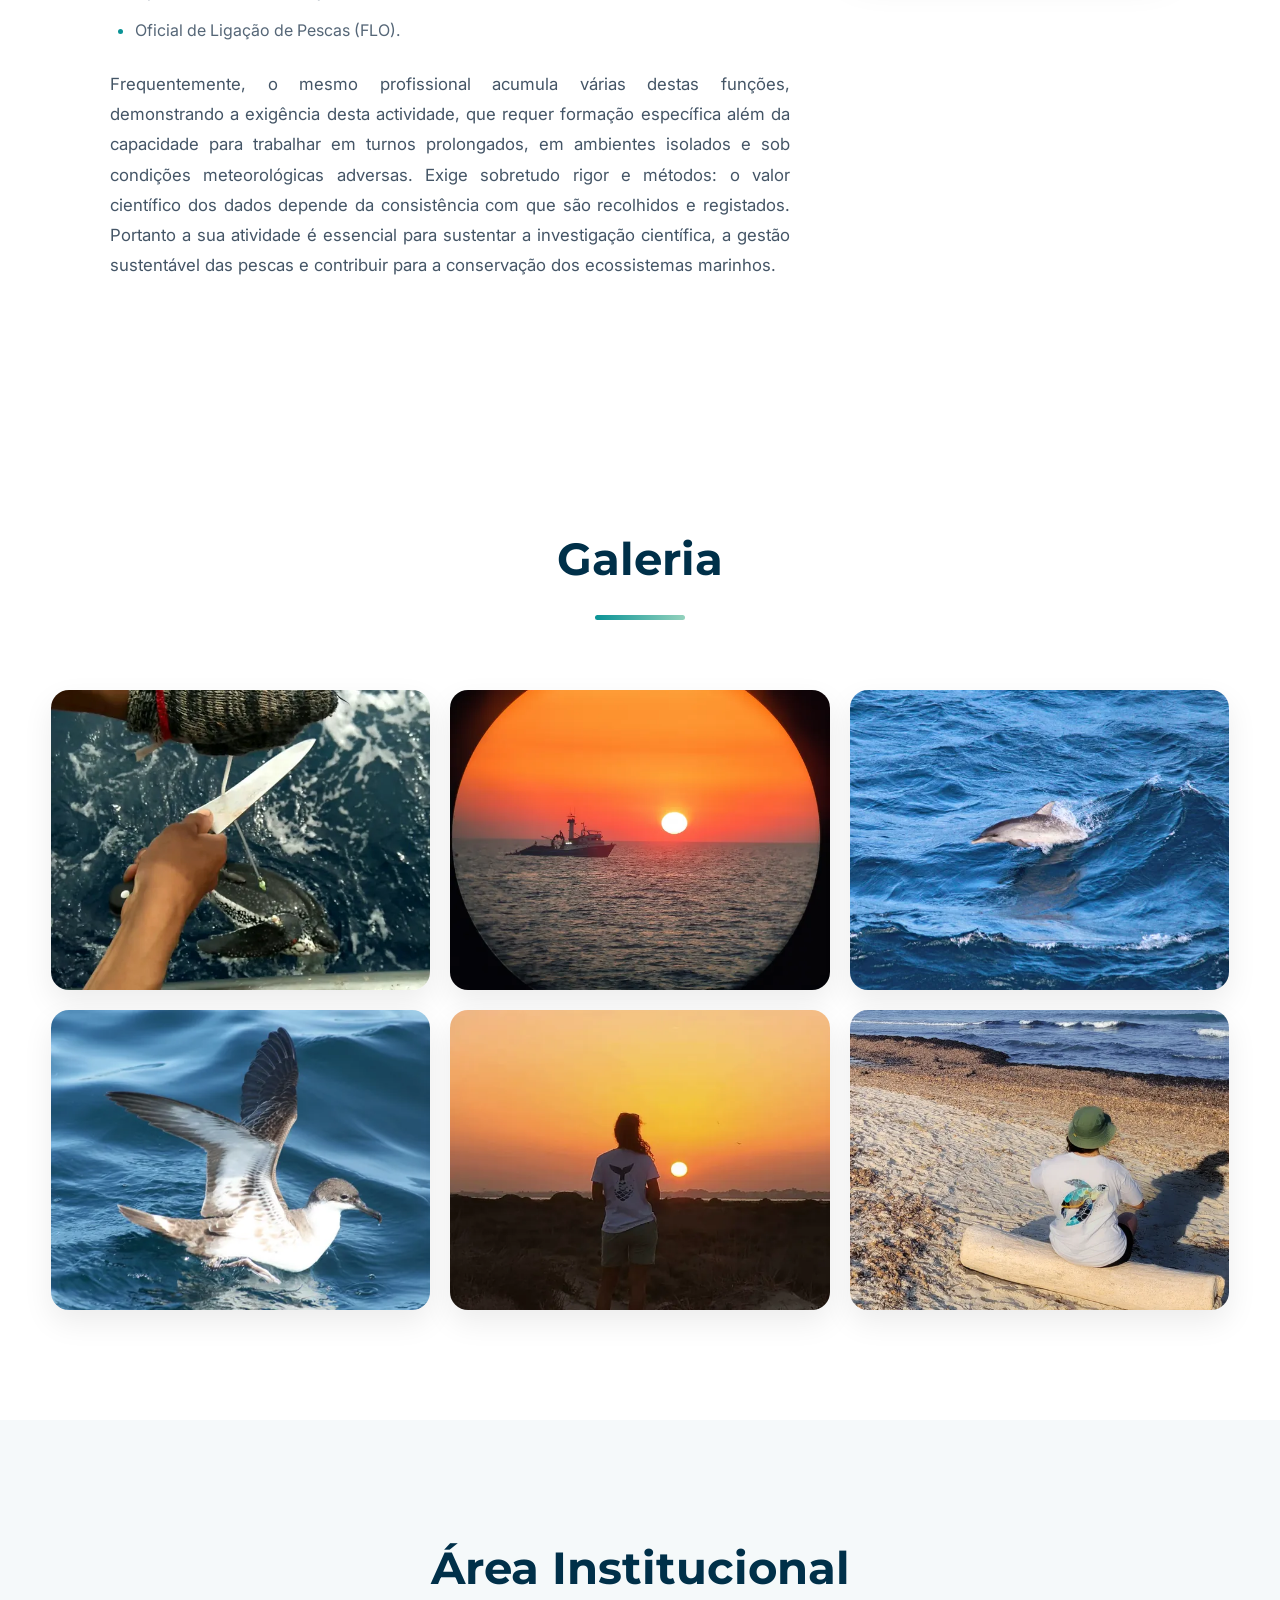
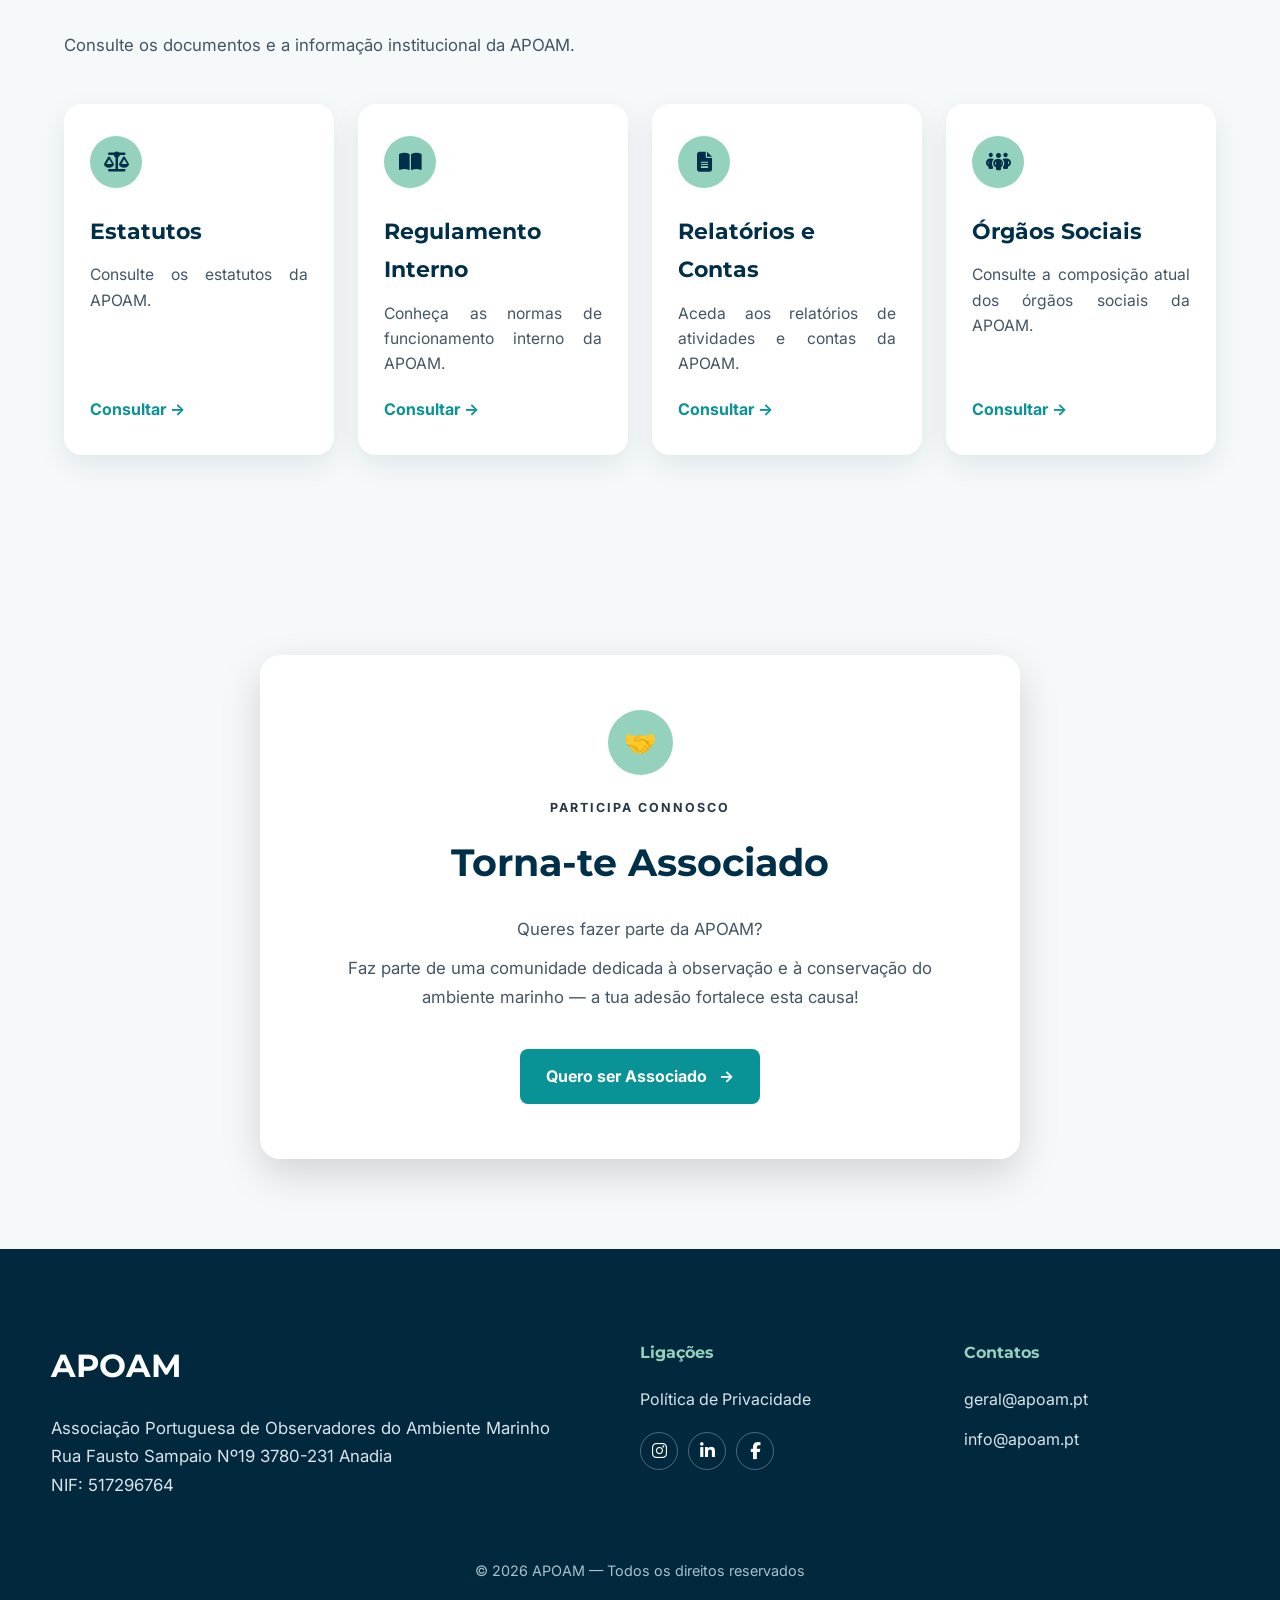
==== commit 51c54e1d: "updates quem somos" ====
--- a/index.html
+++ b/index.html
@@ -143,9 +143,15 @@
 
 <section id="about" class="section">
     <div class="container">
-
-        <div class="text">
+		
+		 <div class="section-header">
             <h2>Quem Somos</h2>
+			
+        </div>
+		
+		<div class="about-content">
+
+		<div class="about-text">
 
             <p>
                 A APOAM – Associação Portuguesa de Observadores do Ambiente Marinho
@@ -292,7 +298,7 @@
 			
 			<p>
 				O seu trabalho desenvolve-se em contextos muito diversos e atua a bordo de embarcações, na linha de costa ou em plataformas no mar
-				(offshore): campanhas de investigação científica, operações de prospeção geofísica, obras marítimas, parques eólicos offshore, dragagens e pesca comercial. Em muitas destas atividades a presença de um observador é uma condição imposta pelo licenciamento ambiental, cabendo verificar o cumprimento das medidas de mitigação e registar de forma independente aquilo que observa. Entre outros, recolhendo informação sobre a abundância, distribuição e características biológicas de
+				(offshore): campanhas de investigação científica, operações de prospeção geofísica, obras marítimas, parques eólicos offshore, dragagens e pesca comercial. Em muitas destas atividades a presença de um observador é uma condição imposta pelo licenciamento ambiental, cabendo-lhe verificar o cumprimento das medidas de mitigação e registar de forma independente aquilo que observa. Entre outros, recolhendo informação sobre a abundância, distribuição e características biológicas de
 				espécies marinhas, bem como sobre a presença de poluentes e outros indicadores da
 				integridade dos ecossistemas. 
 			</p>
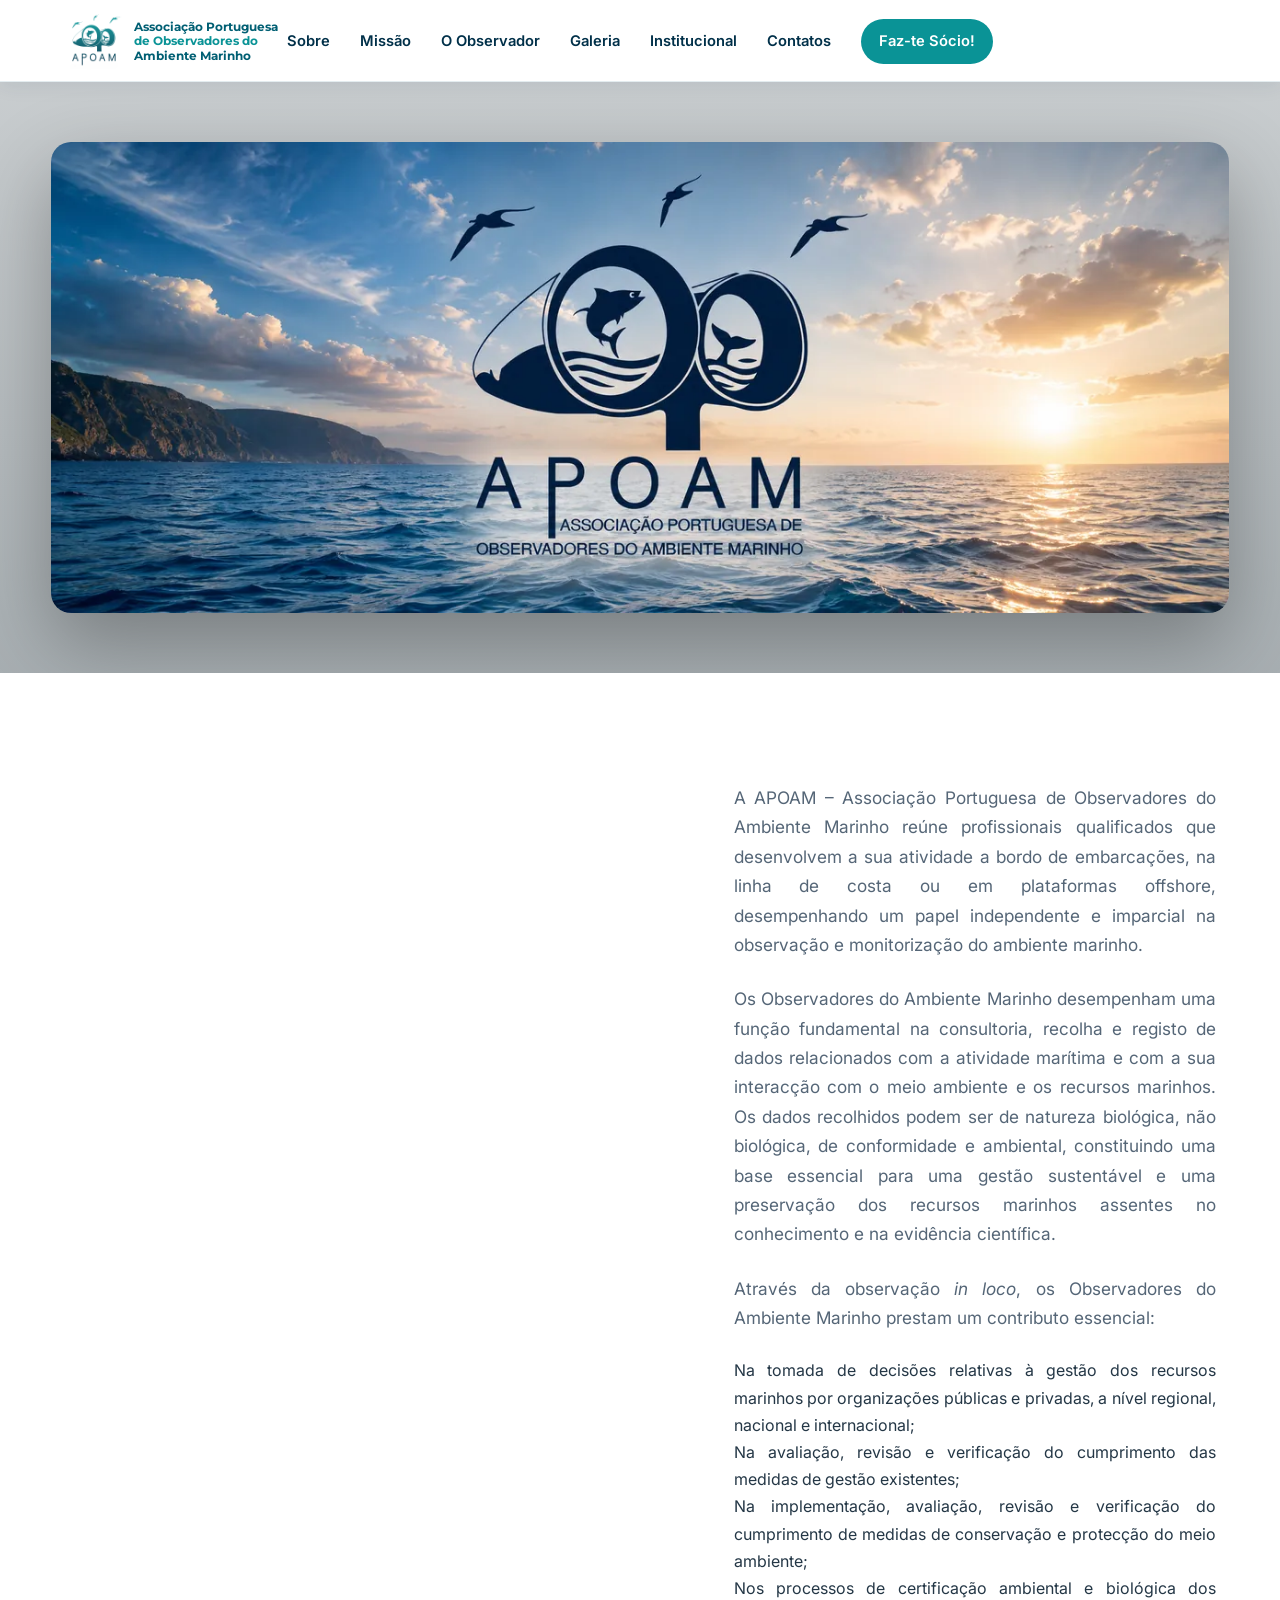
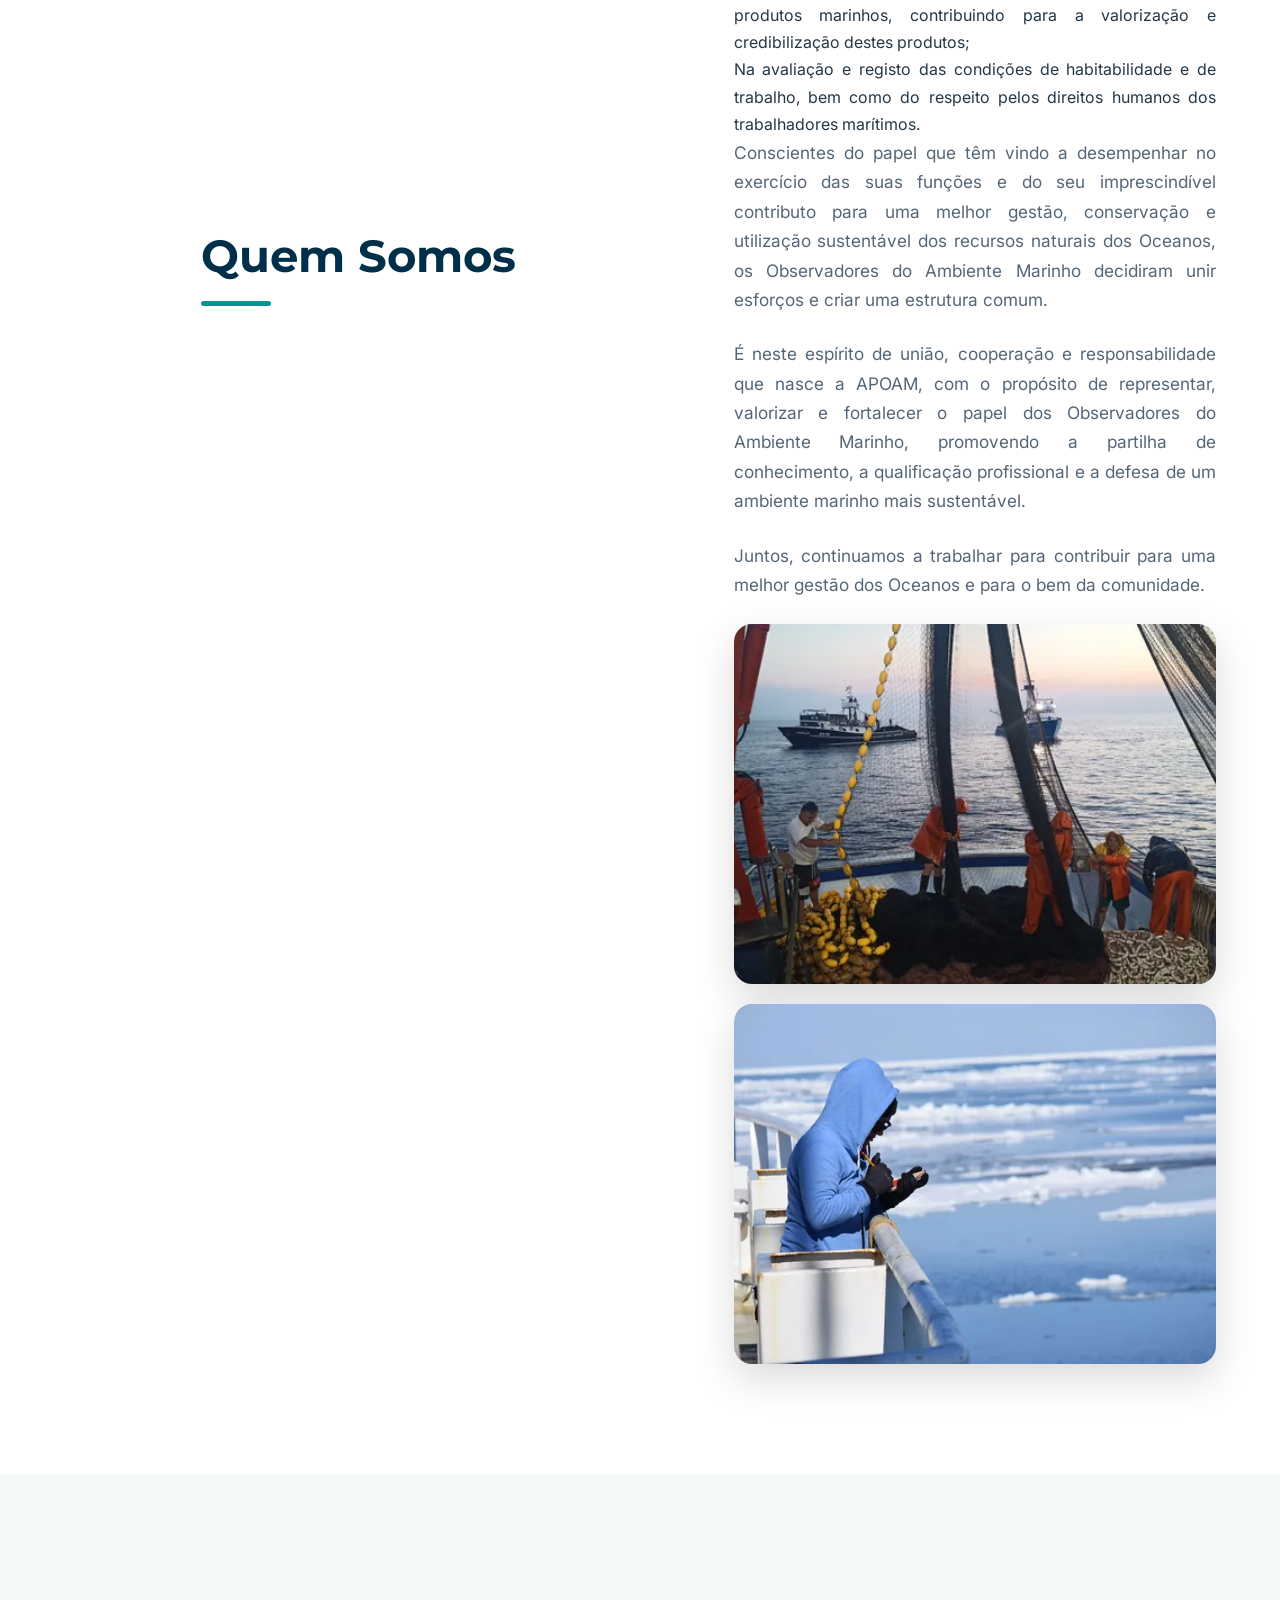
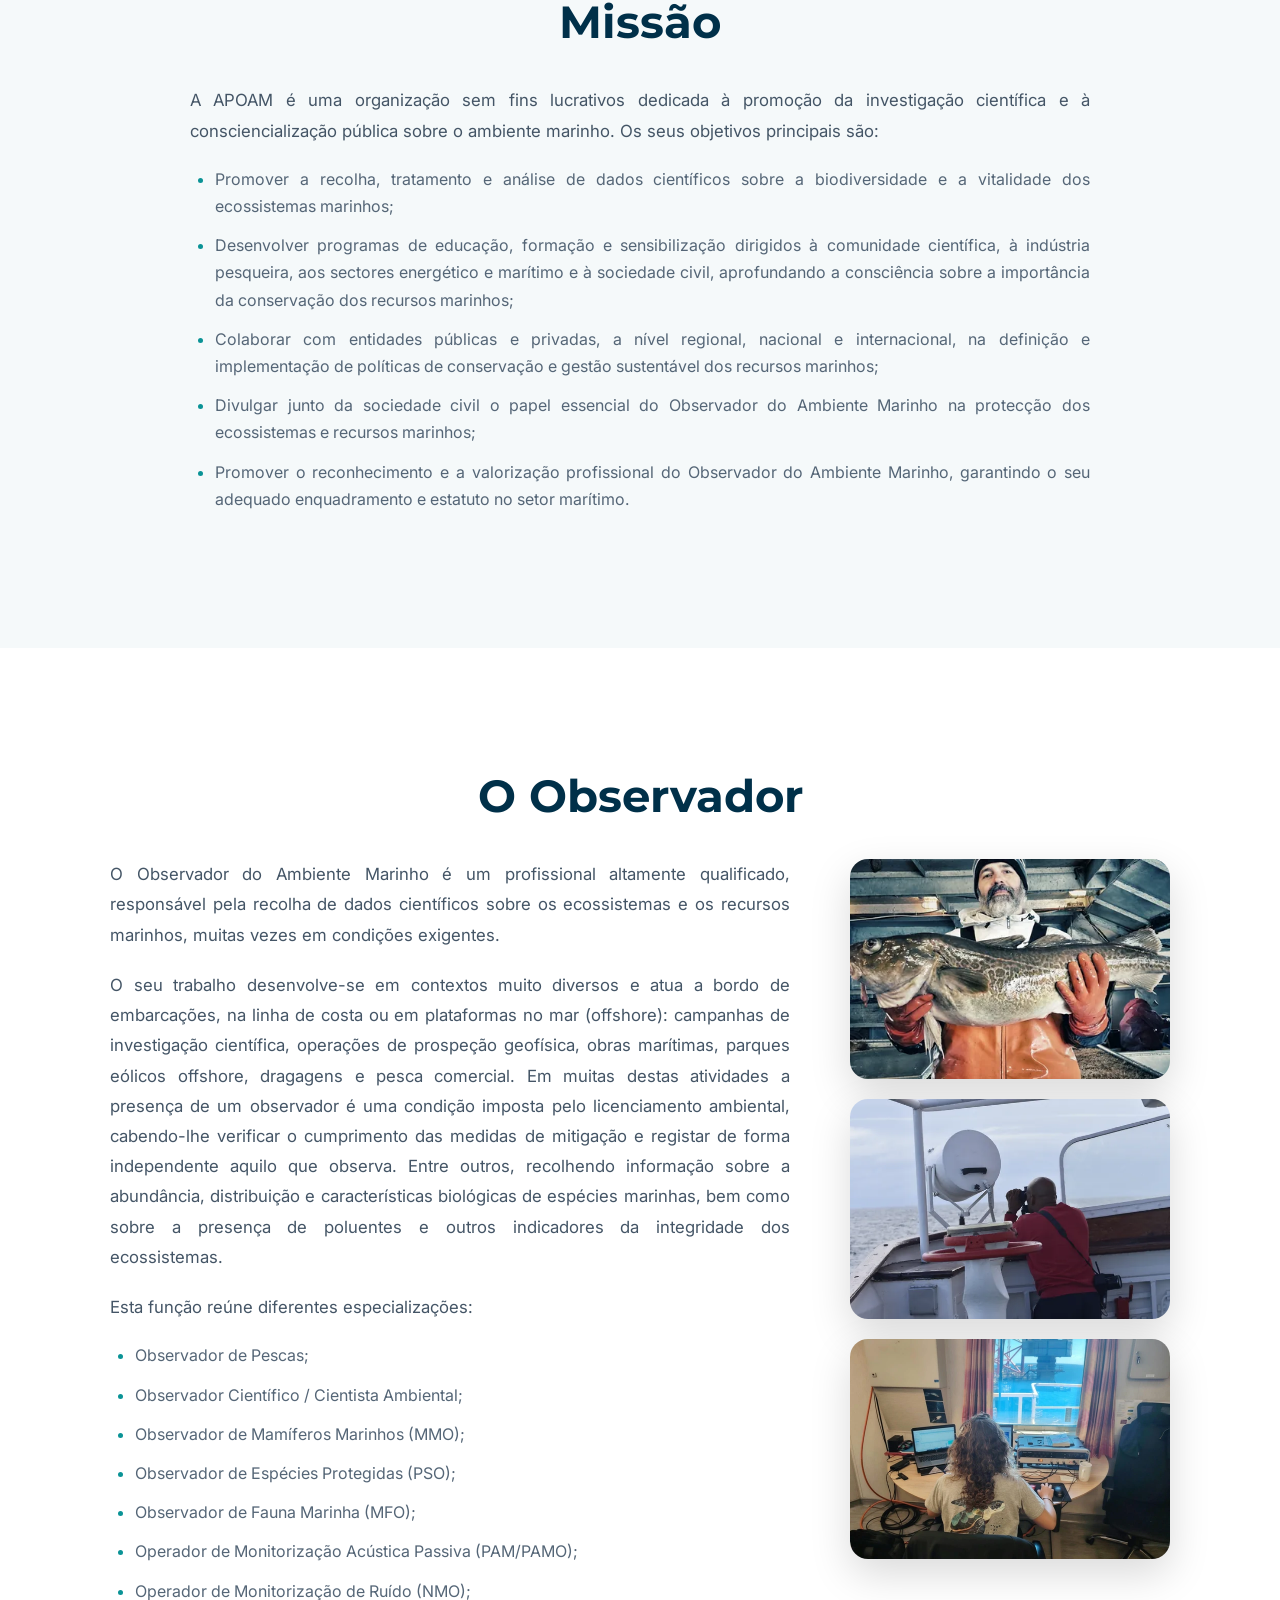
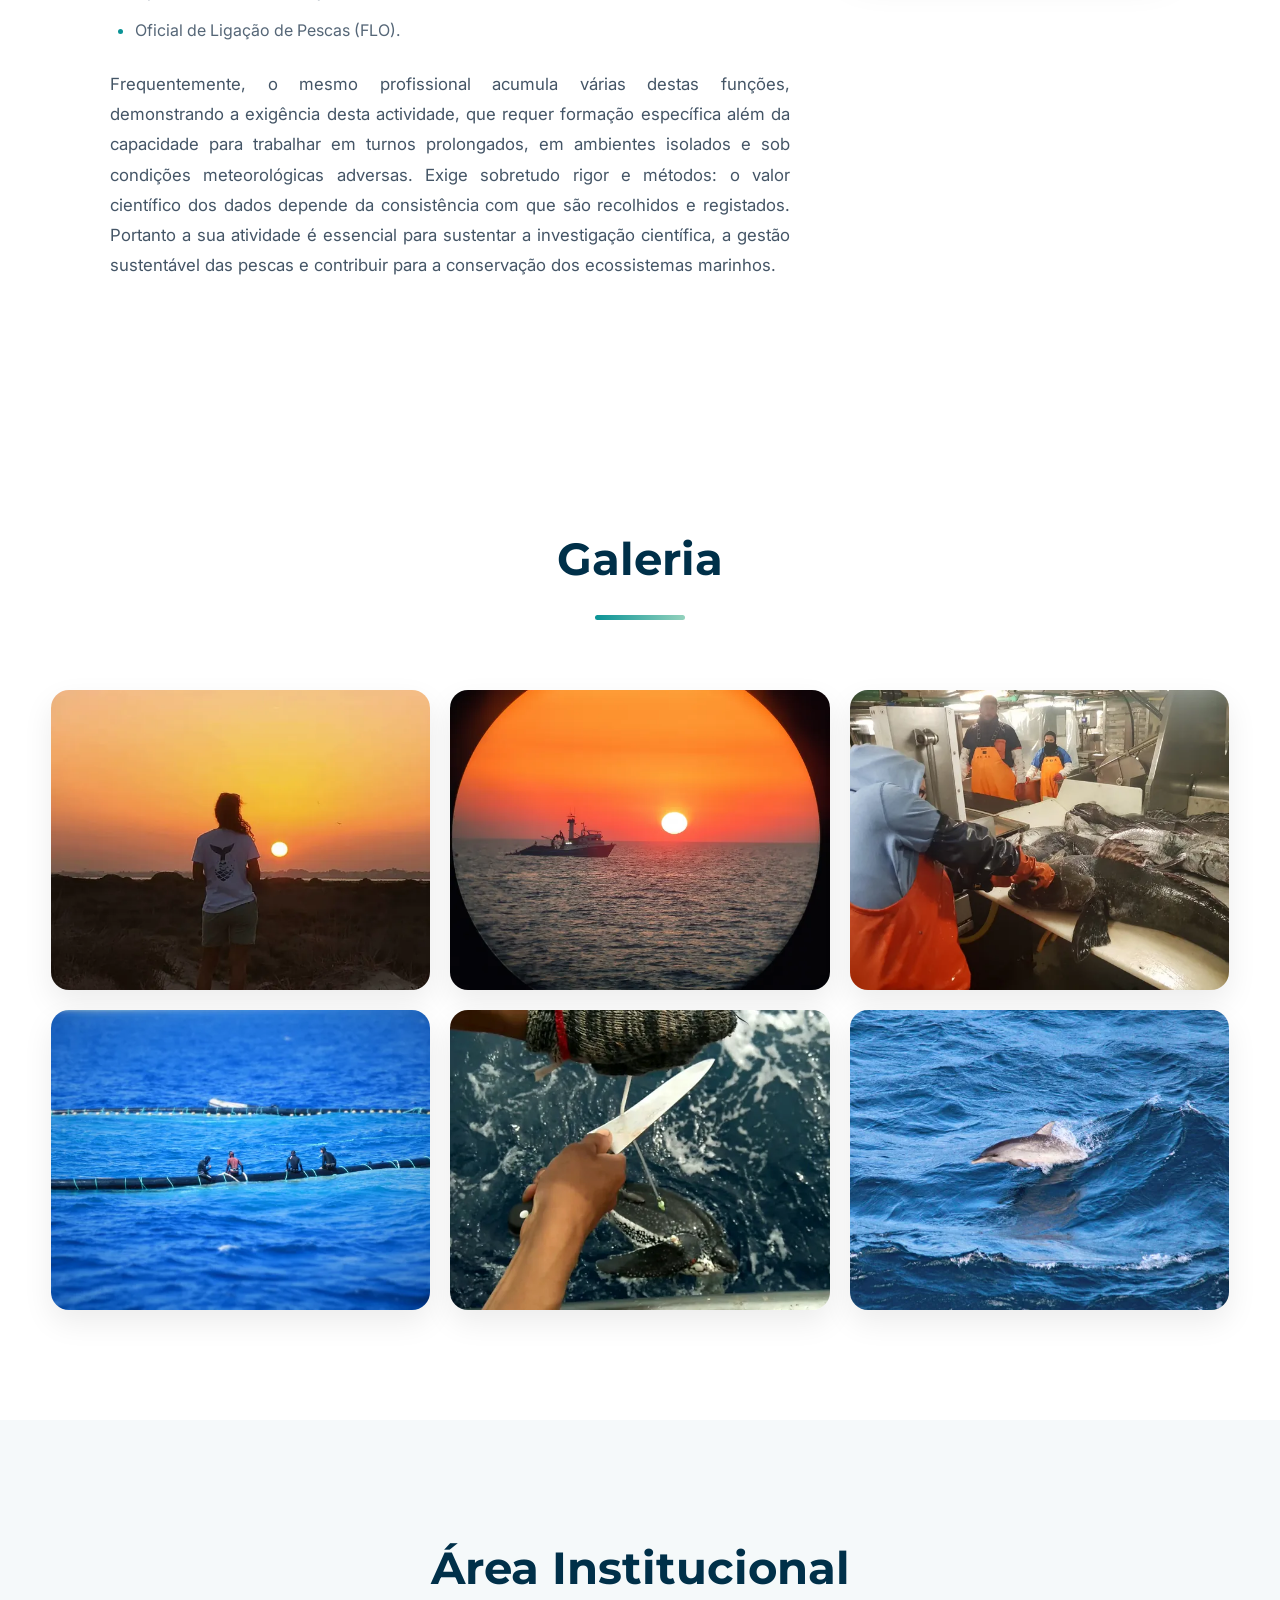
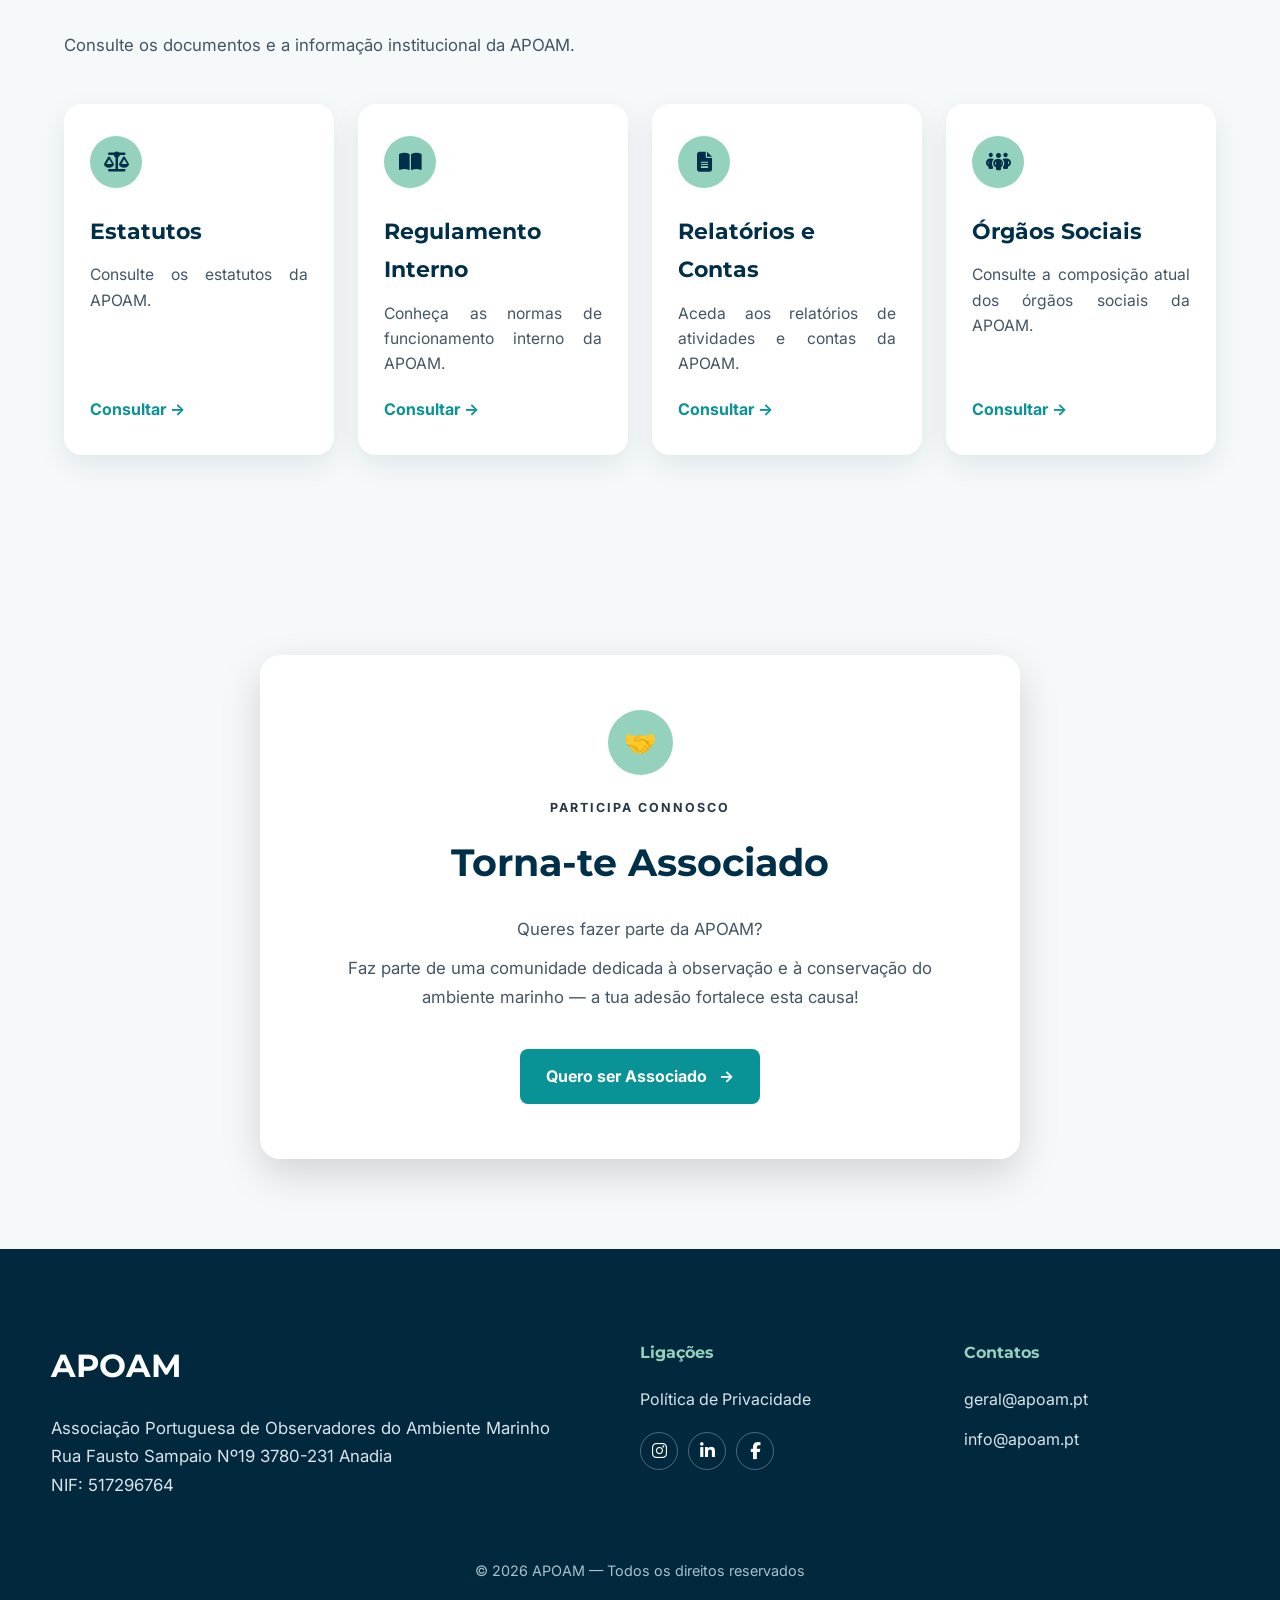
==== commit 4f4830ea: "index upd" ====
--- a/index.html
+++ b/index.html
@@ -141,8 +141,9 @@
 
 </header>
 
-<section id="about" class="section">
-    <div class="container">
+<section id="about" class="section about-section">
+    
+	<div class="container">
 		
 		 <div class="section-header">
             <h2>Quem Somos</h2>
@@ -151,60 +152,54 @@
 		
 		<div class="about-content">
 
-		<div class="about-text">
-
-            <p>
-                A APOAM – Associação Portuguesa de Observadores do Ambiente Marinho
+			<div class="about-text">
+
+				<p> A APOAM – Associação Portuguesa de Observadores do Ambiente Marinho
                 reúne profissionais qualificados que desenvolvem a sua atividade a bordo
                 de embarcações, na linha de costa ou em plataformas offshore, desempenhando
                 um papel independente e imparcial na observação e monitorização do ambiente
                 marinho.
-            </p>
-
-            <p>
-                Os Observadores do Ambiente Marinho desempenham uma função fundamental na
+				</p>
+
+				<p> Os Observadores do Ambiente Marinho desempenham uma função fundamental na
                 consultoria, recolha e registo de dados relacionados com a atividade
                 marítima e com a sua interacção com o meio ambiente e os recursos marinhos.
                 Os dados recolhidos podem ser de natureza biológica, não  biológica, de
                 conformidade e ambiental, constituindo uma base essencial para uma gestão
                 sustentável e uma preservação dos recursos marinhos assentes no conhecimento
                 e na evidência científica.
-            </p>
-
-            <p>
-                Através da observação <em>in loco</em>, os Observadores do Ambiente Marinho
+				</p>
+
+				<p> Através da observação <em>in loco</em>, os Observadores do Ambiente Marinho
                 prestam um contributo essencial:
-            </p>
-
-            <ul>
-                <li>Na tomada de decisões relativas à gestão dos recursos marinhos por organizações públicas e privadas, a nível regional, nacional e internacional;</li>
-                <li>Na avaliação, revisão e verificação do cumprimento das medidas de gestão existentes;</li>
-                <li>Na implementação, avaliação, revisão e verificação do cumprimento de medidas de conservação e protecção do meio ambiente;</li>
-                <li>Nos processos de certificação ambiental e biológica dos produtos marinhos, contribuindo para a valorização e credibilização destes produtos;</li>
-                <li>Na avaliação e registo das condições de habitabilidade e de trabalho, bem como do respeito pelos direitos humanos dos trabalhadores marítimos.</li>
-            </ul>
-
-            <p>
-                Conscientes do papel que têm vindo a desempenhar no exercício das suas
+				</p>
+
+				<ul>
+					<li>Na tomada de decisões relativas à gestão dos recursos marinhos por organizações públicas e privadas, a nível regional, nacional e internacional;</li>
+					<li>Na avaliação, revisão e verificação do cumprimento das medidas de gestão existentes;</li>
+					<li>Na implementação, avaliação, revisão e verificação do cumprimento de medidas de conservação e protecção do meio ambiente;</li>
+					<li>Nos processos de certificação ambiental e biológica dos produtos marinhos, contribuindo para a valorização e credibilização destes produtos;</li>
+					<li>Na avaliação e registo das condições de habitabilidade e de trabalho, bem como do respeito pelos direitos humanos dos trabalhadores marítimos.</li>
+				</ul>
+
+				<p> Conscientes do papel que têm vindo a desempenhar no exercício das suas
                 funções e do seu imprescindível contributo para uma melhor gestão,
                 conservação e utilização sustentável dos recursos naturais dos Oceanos,
                 os Observadores do Ambiente Marinho decidiram unir esforços e criar uma
                 estrutura comum.
-            </p>
-
-            <p>
-                É neste espírito de união, cooperação e responsabilidade que nasce a
+				</p>
+
+				<p> É neste espírito de união, cooperação e responsabilidade que nasce a
                 APOAM, com o propósito de representar, valorizar e fortalecer o papel dos
                 Observadores do Ambiente Marinho, promovendo a partilha de conhecimento,
                 a qualificação profissional e a defesa de um ambiente marinho mais
                 sustentável.
-            </p>
-
-            <p>
-                Juntos, continuamos a trabalhar para contribuir para uma melhor gestão
+				</p>
+
+				<p> Juntos, continuamos a trabalhar para contribuir para uma melhor gestão
                 dos Oceanos e para o bem da comunidade.
-            </p>
-</div>
+				</p>
+			</div>
 
         <div class="image">
             <div class="about-images">
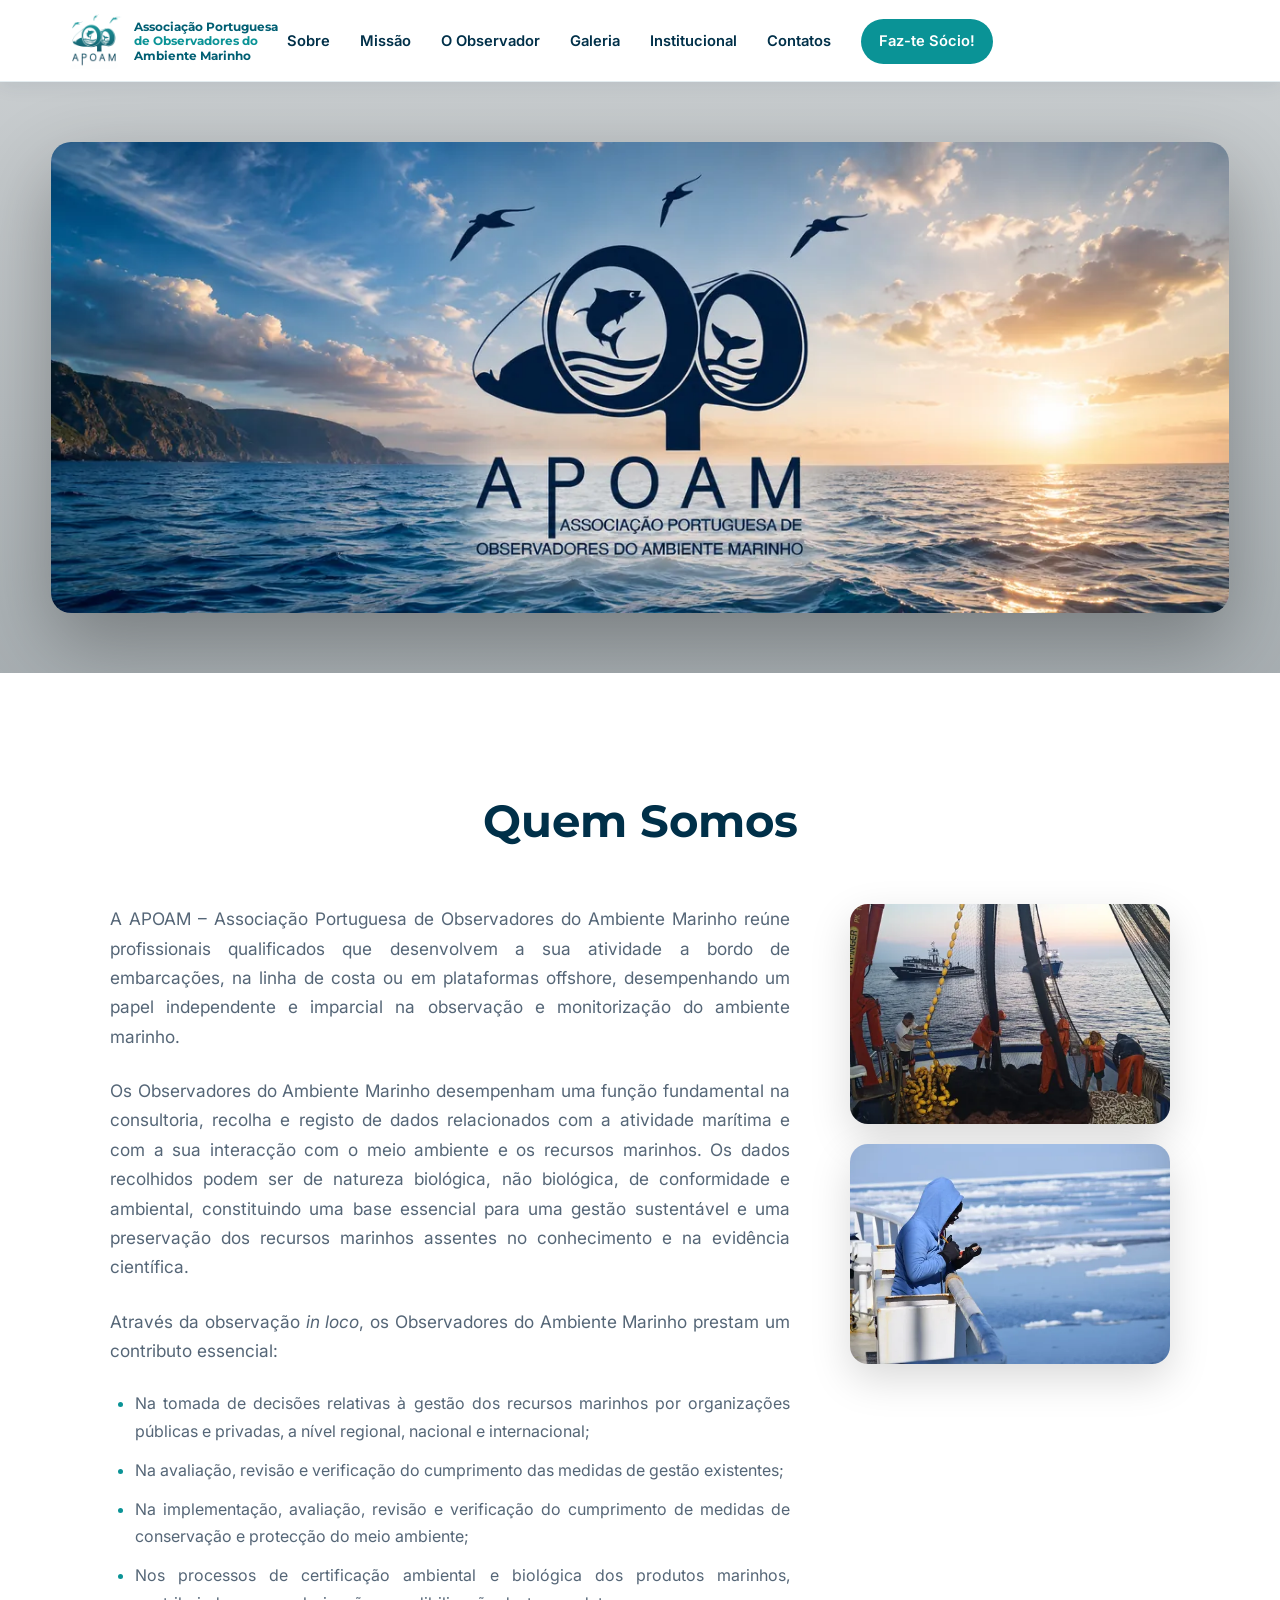
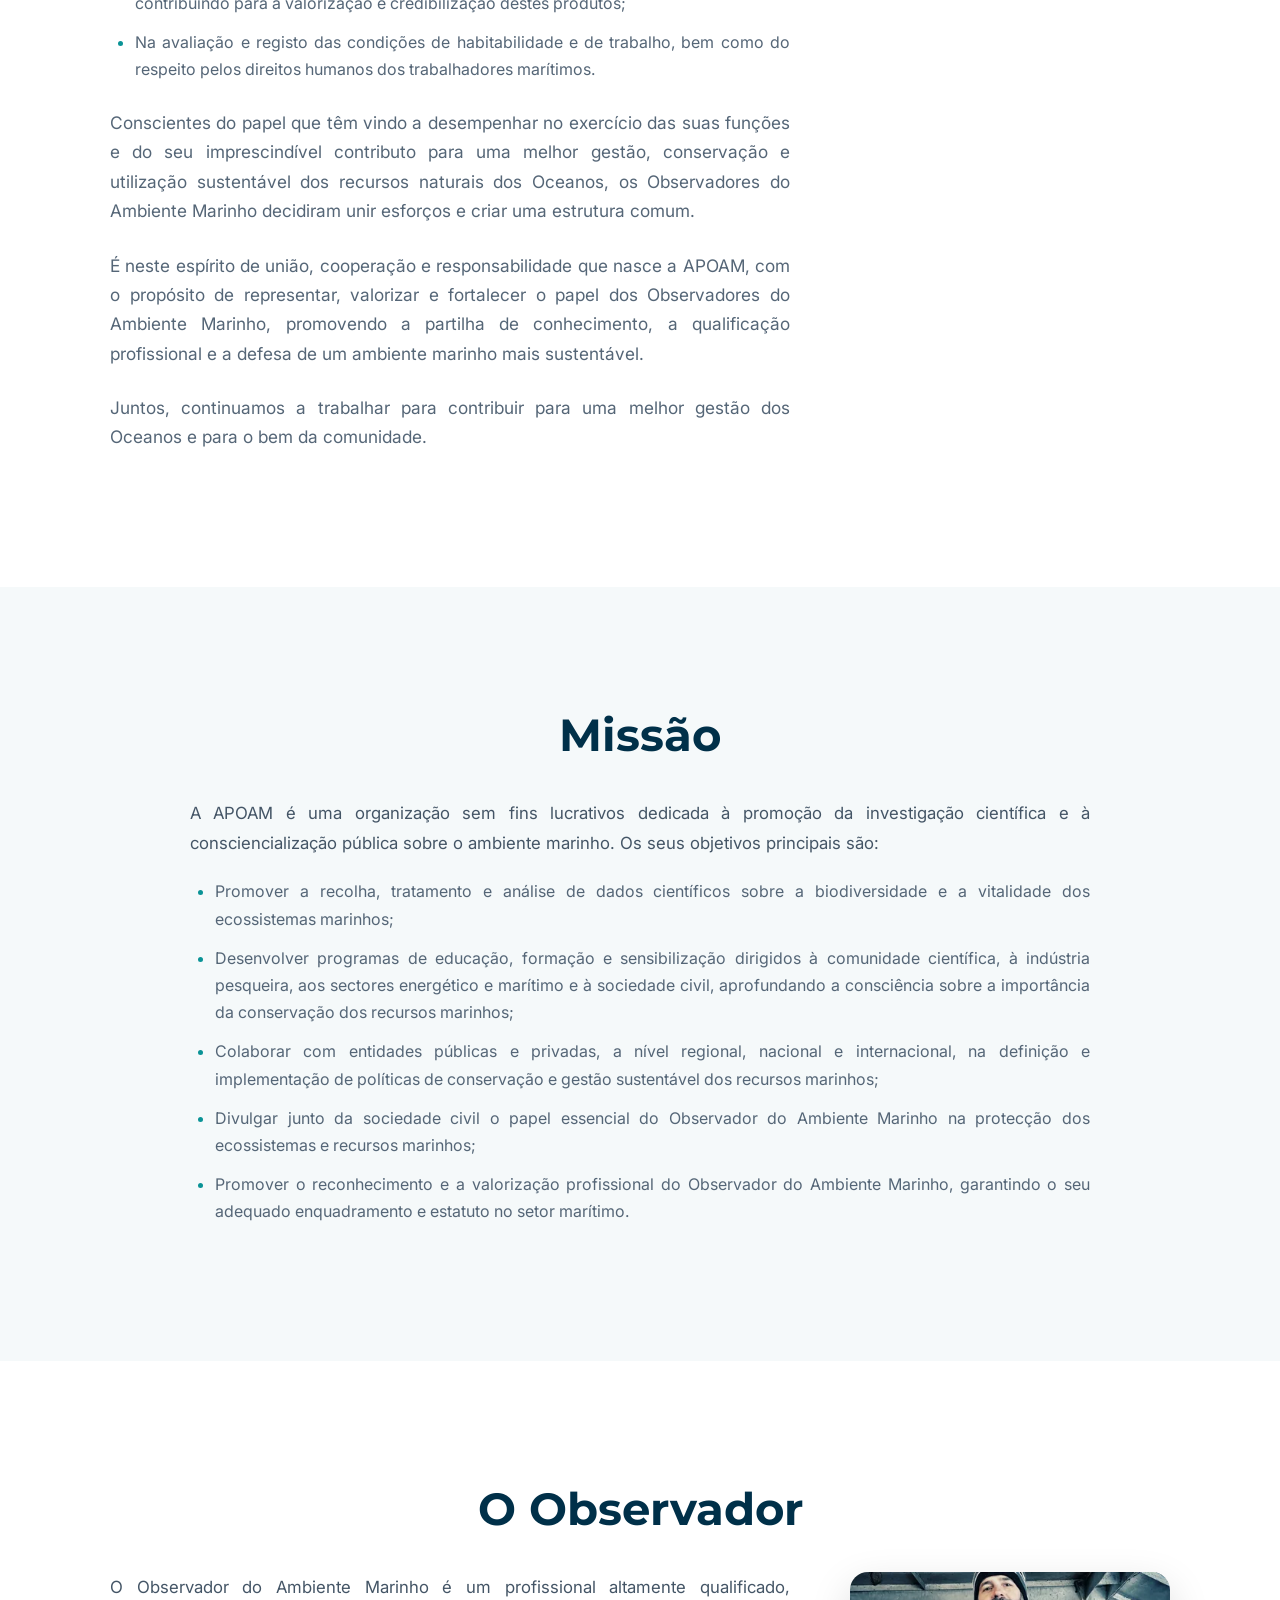
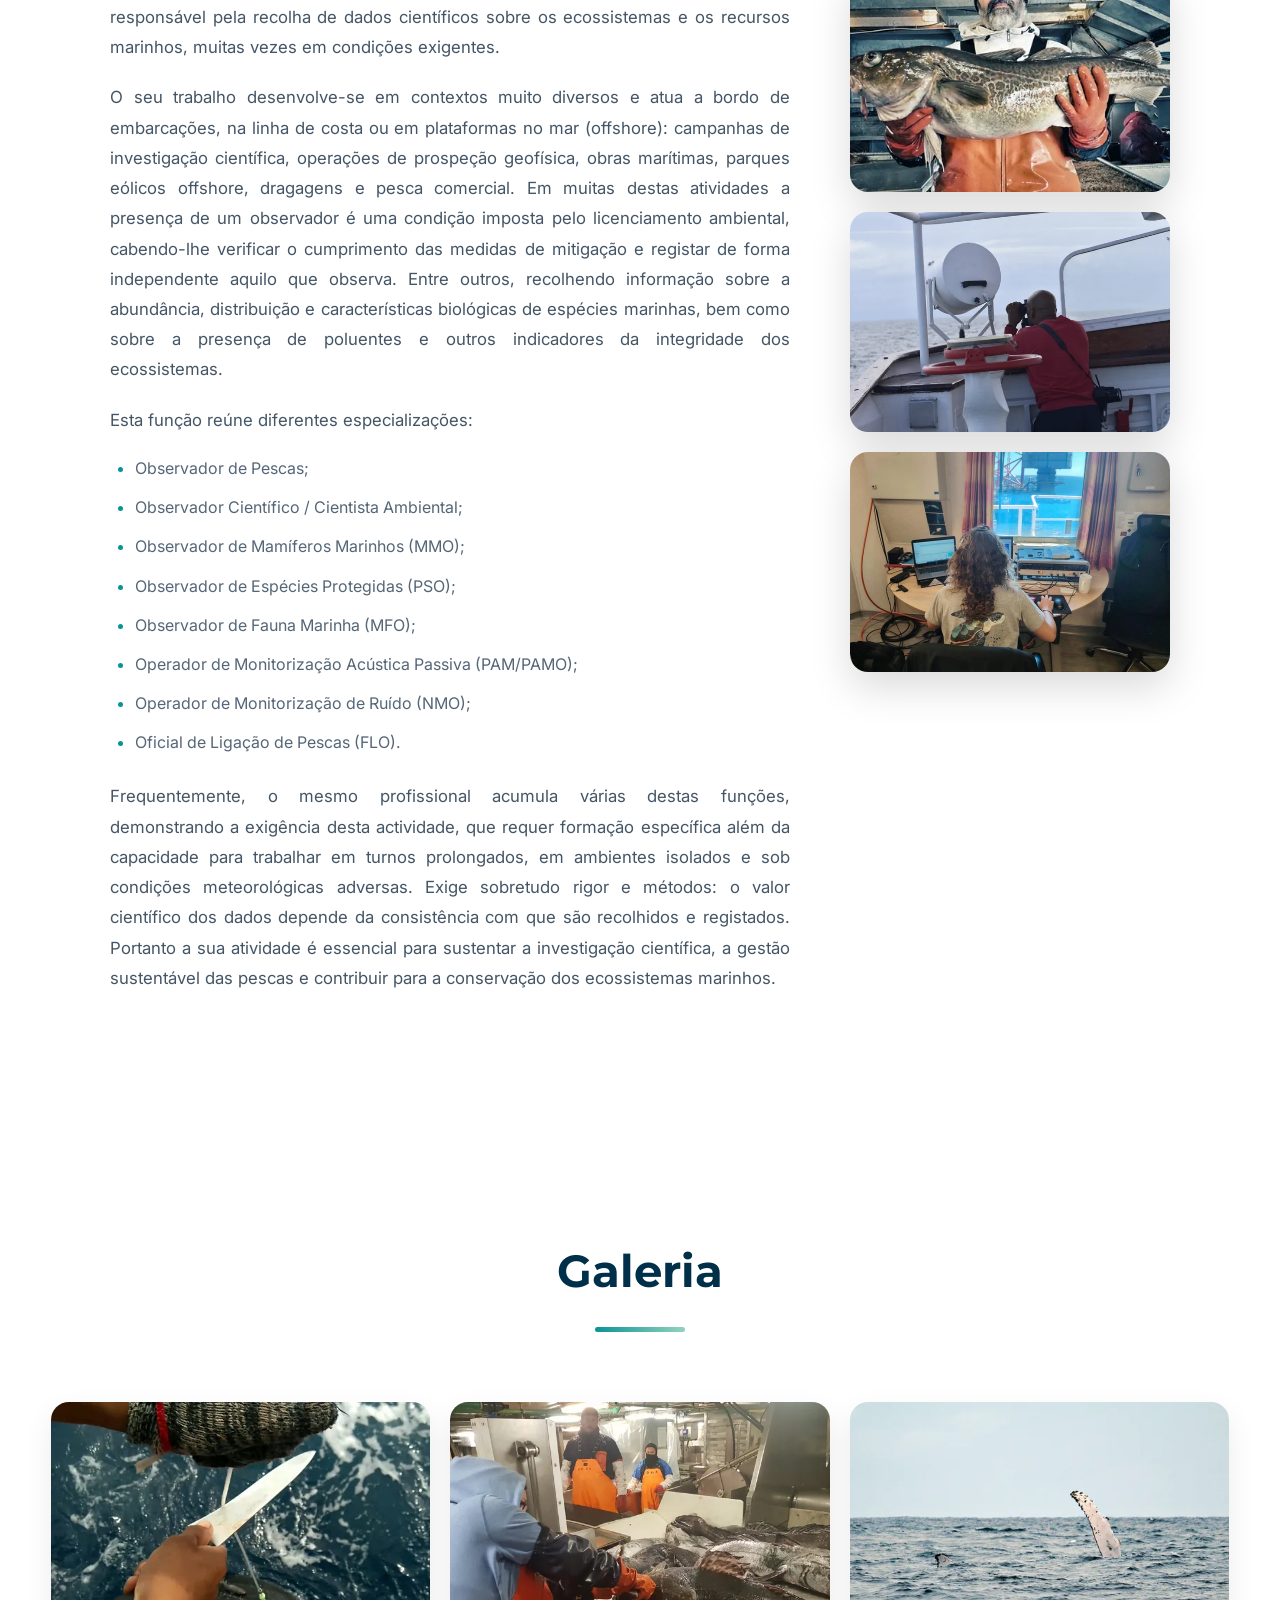
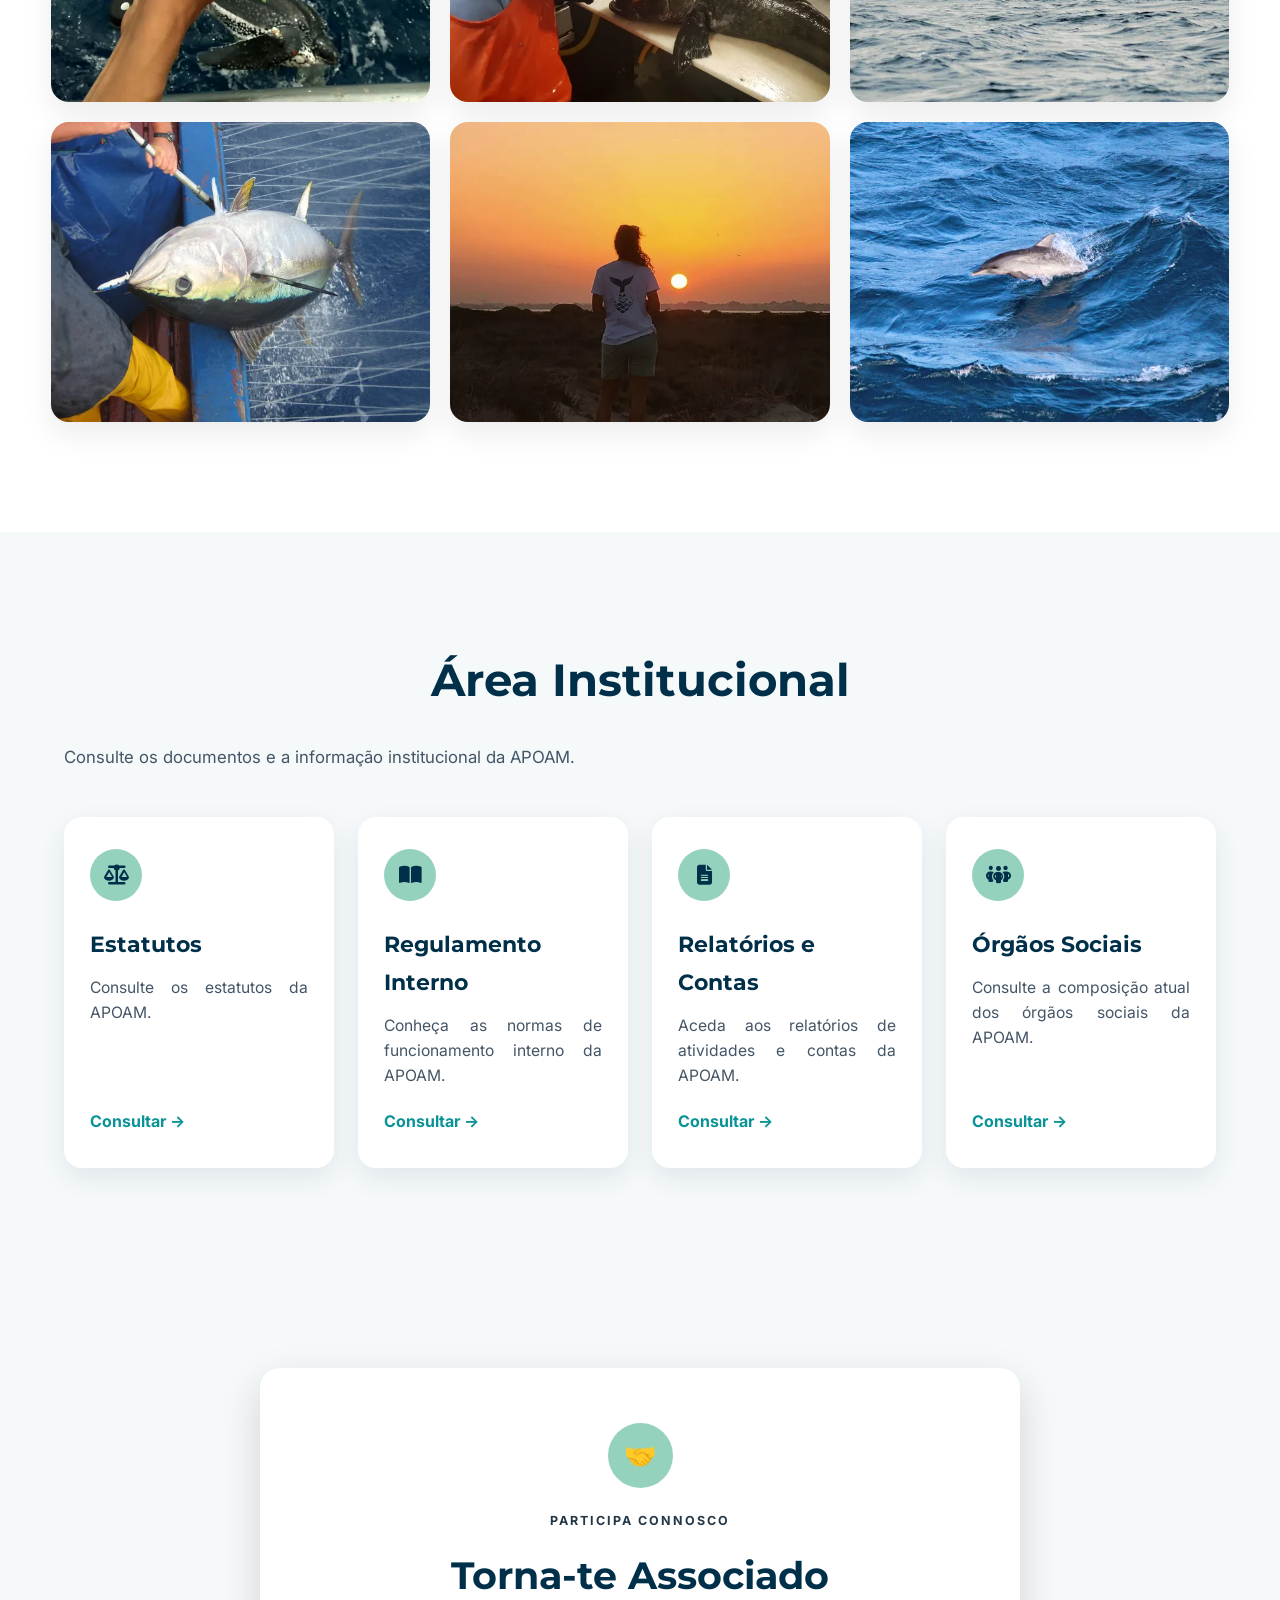
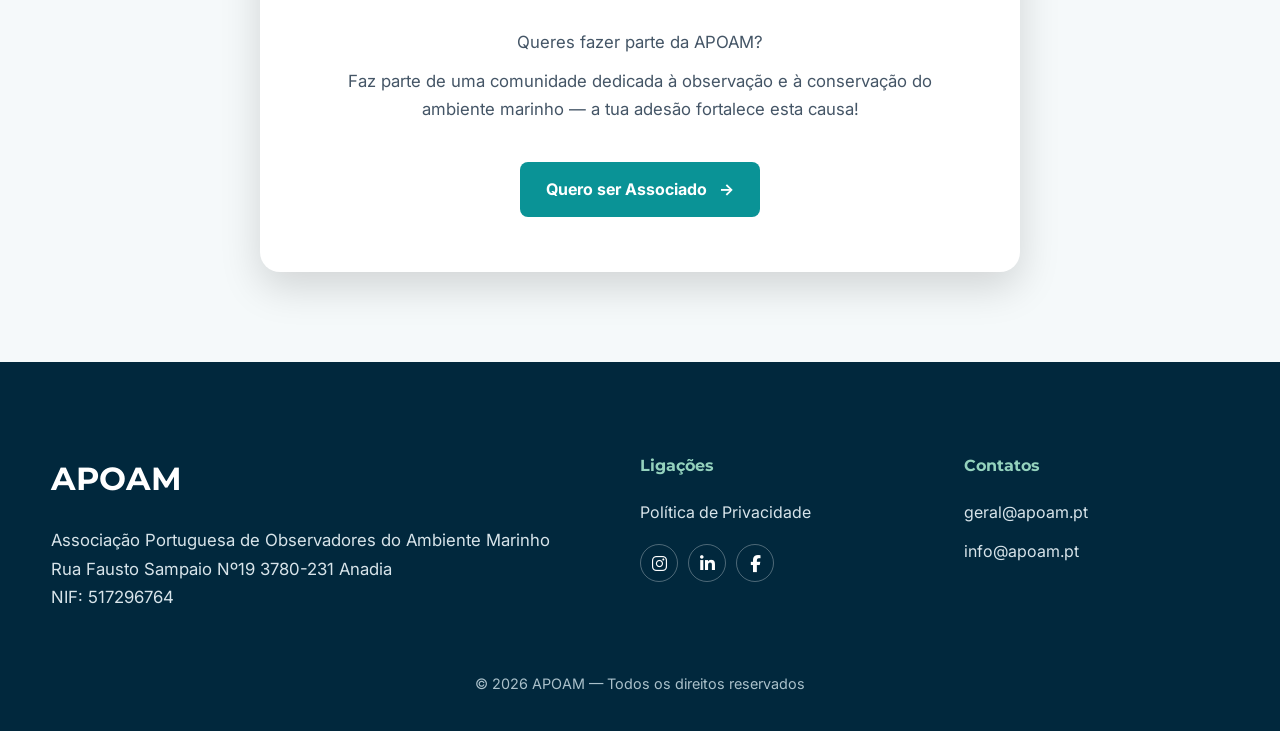
==== commit 2583b5e3: "update estrutura" ====
--- a/index.html
+++ b/index.html
@@ -208,7 +208,7 @@
                         srcset="assets/img/optimized/about1-640.webp 640w,
                                 assets/img/optimized/about1-960.webp 960w,
                                 assets/img/optimized/about1-1280.webp 1280w"
-                        sizes="(max-width: 1100px) 92vw, 42vw">
+                        sizes="(max-width: 850px) 92vw, 320px">
                     <img src="assets/img/about1.jpg" alt="Ambiente marinho" width="4608" height="2304" loading="lazy">
                 </picture>
                 <picture>
@@ -216,7 +216,7 @@
                         srcset="assets/img/optimized/about2-640.webp 640w,
                                 assets/img/optimized/about2-960.webp 960w,
                                 assets/img/optimized/about2-1280.webp 1280w"
-                        sizes="(max-width: 1100px) 92vw, 42vw">
+                        sizes="(max-width: 850px) 92vw, 320px">
                     <img src="assets/img/about2.jpg" alt="Observação do ambiente marinho" width="1500" height="1000" loading="lazy">
                 </picture>
             </div>
--- a/assets/css/style.css
+++ b/assets/css/style.css
@@ -246,46 +246,37 @@
 /* ABOUT */
 #about{background:#fff}
 #about .container{
+    display:block;
+}
+.about-content{
+    width:min(92%,1100px);
+    margin:0 auto;
     display:grid;
-    grid-template-columns:1.1fr .9fr;
-    gap:80px;
-    align-items:center;
-}
-#about .text{animation:fadeInLeft .9s ease}
-#about h2{
-    position:relative;
-    display:inline-block;
-    margin-bottom:35px;
-}
-#about h2::after{
-    content:"";
-    position:absolute;
-    left:0;
-    bottom:-12px;
-    width:70px;
-    height:5px;
-    border-radius:10px;
-    background:var(--turquoise);
-}
+    grid-template-columns:1fr 320px;
+    gap:60px;
+    align-items:start;
+}
+#about .section-header{margin-bottom:45px}
+.about-text{min-width:0}
 #about p{
     margin-bottom:25px;
     color:#556677;
     font-size:1.08rem;
 }
-#about .text ul,
+#about .about-text ul,
 #mission .mission-content ul,
 #observer .observer-content ul {
     list-style:disc;
     padding-left:25px;
     margin:10px 0 25px;
 }
-#about .text li,
+#about .about-text li,
 #mission .mission-content li,
 #observer .observer-content li {
     margin-bottom:12px;
     color:#556677;
 }
-#about .text li::marker,
+#about .about-text li::marker,
 #mission .mission-content li::marker,
 #observer .observer-content li::marker {
 	color:var(--turquoise);
@@ -312,7 +303,7 @@
 }
 #about .about-images img{
     width:100%;
-    height:360px;
+    height:220px;
     object-fit:cover;
     border-radius:var(--radius);
     box-shadow:var(--shadow);
@@ -680,9 +671,6 @@
     .cards{grid-template-columns:repeat(2,1fr)}
     .gallery{grid-template-columns:repeat(2,1fr)}
     .institutional-grid{grid-template-columns:repeat(2,1fr)}
-    #about .container{grid-template-columns:1fr;gap:50px}
-    #about .about-images{grid-template-columns:1fr}
-    #about .about-images img{height:300px}
     .stats-container{grid-template-columns:repeat(2,1fr)}
 }
 
@@ -764,7 +752,7 @@
         white-space:normal;
     }
     .nav-menu a::after{display:none}
-    .nav-menu .join-nav{
+    .navbar .nav-menu .join-nav{
         display:block;
         width:100%;
         margin-top:8px;
@@ -780,8 +768,10 @@
     .hero-logo{width:100%;height:auto;border-radius:12px}
     .scroll-indicator{display:none}
     .section{padding:80px 0}
-    #about .container{width:92%;grid-template-columns:1fr;gap:42px}
+    .about-content{width:92%;grid-template-columns:1fr;gap:35px}
     #about p{font-size:1rem}
+    #about .about-images{display:grid;grid-template-columns:1fr;gap:16px}
+    #about .about-images img{height:260px}
     .cards{width:92%;grid-template-columns:1fr;gap:24px}
     .card{padding:38px 25px}
     .gallery{width:92%;grid-template-columns:1fr;gap:16px}
@@ -789,11 +779,11 @@
     .institutional-grid{grid-template-columns:1fr}
     .stats-container{width:92%;grid-template-columns:1fr;gap:20px}
     .mission-content,
-    .observer-content{width:92%;grid-template-columns:1fr;gap:35px}
+    .observer-section .observer-content{width:92%;grid-template-columns:1fr;gap:35px}
     .mission-content p,
     .observer-content p{font-size:1rem;line-height:1.7}
-    .observer-images{display:grid;grid-template-columns:1fr;gap:16px}
-    .observer-images img{height:260px}
+    .observer-section .observer-images{display:grid;grid-template-columns:1fr;gap:16px}
+    .observer-section .observer-images img{height:260px}
     .volunteer-section{padding:65px 15px}
     .volunteer-box{width:100%;padding:40px 22px;border-radius:16px}
     .footer-grid{width:92%;grid-template-columns:1fr;gap:35px;text-align:center}
@@ -910,45 +900,6 @@
 
 
 /* =========================================================
-   MOBILE
-   ========================================================= */
-
-@media (max-width: 850px) {
-
-    .mission-content,
-    .observer-content {
-    width: 92%;
-    grid-template-columns: 1fr;
-    gap: 35px;
-}
-
-.observer-images {
-    display: grid;
-    grid-template-columns: 1fr;
-    gap: 16px;
-}
-
-.observer-images img {
-    height: 260px;
-}
-
-    .mission-content p,
-    .observer-content p {
-        font-size: 1rem;
-        line-height: 1.7;
-    }
-
-}
-html {
-    scroll-padding-top: 90px;
-}
-
-@media (max-width: 500px) {
-    html {
-        scroll-padding-top: 75px;
-    }
-}
-/* =========================================================
    DESTAQUE "JUNTA-TE" NA NAVBAR
    ========================================================= */
 
@@ -970,22 +921,6 @@
 /* Remove o efeito de linha inferior apenas deste botão */
 .nav-menu .join-nav::after {
     display: none;
-}
-@media (max-width: 850px) {
-
-    .nav-menu .join-nav {
-        display: block;
-        width: 100%;
-        margin-top: 8px;
-        padding: 12px 15px;
-        text-align: center;
-        border-radius: 8px;
-    }
-
-    .social-links {
-        justify-content: center;
-    }
-
 }
 /* Centrar títulos e subtítulos das secções */ 
 
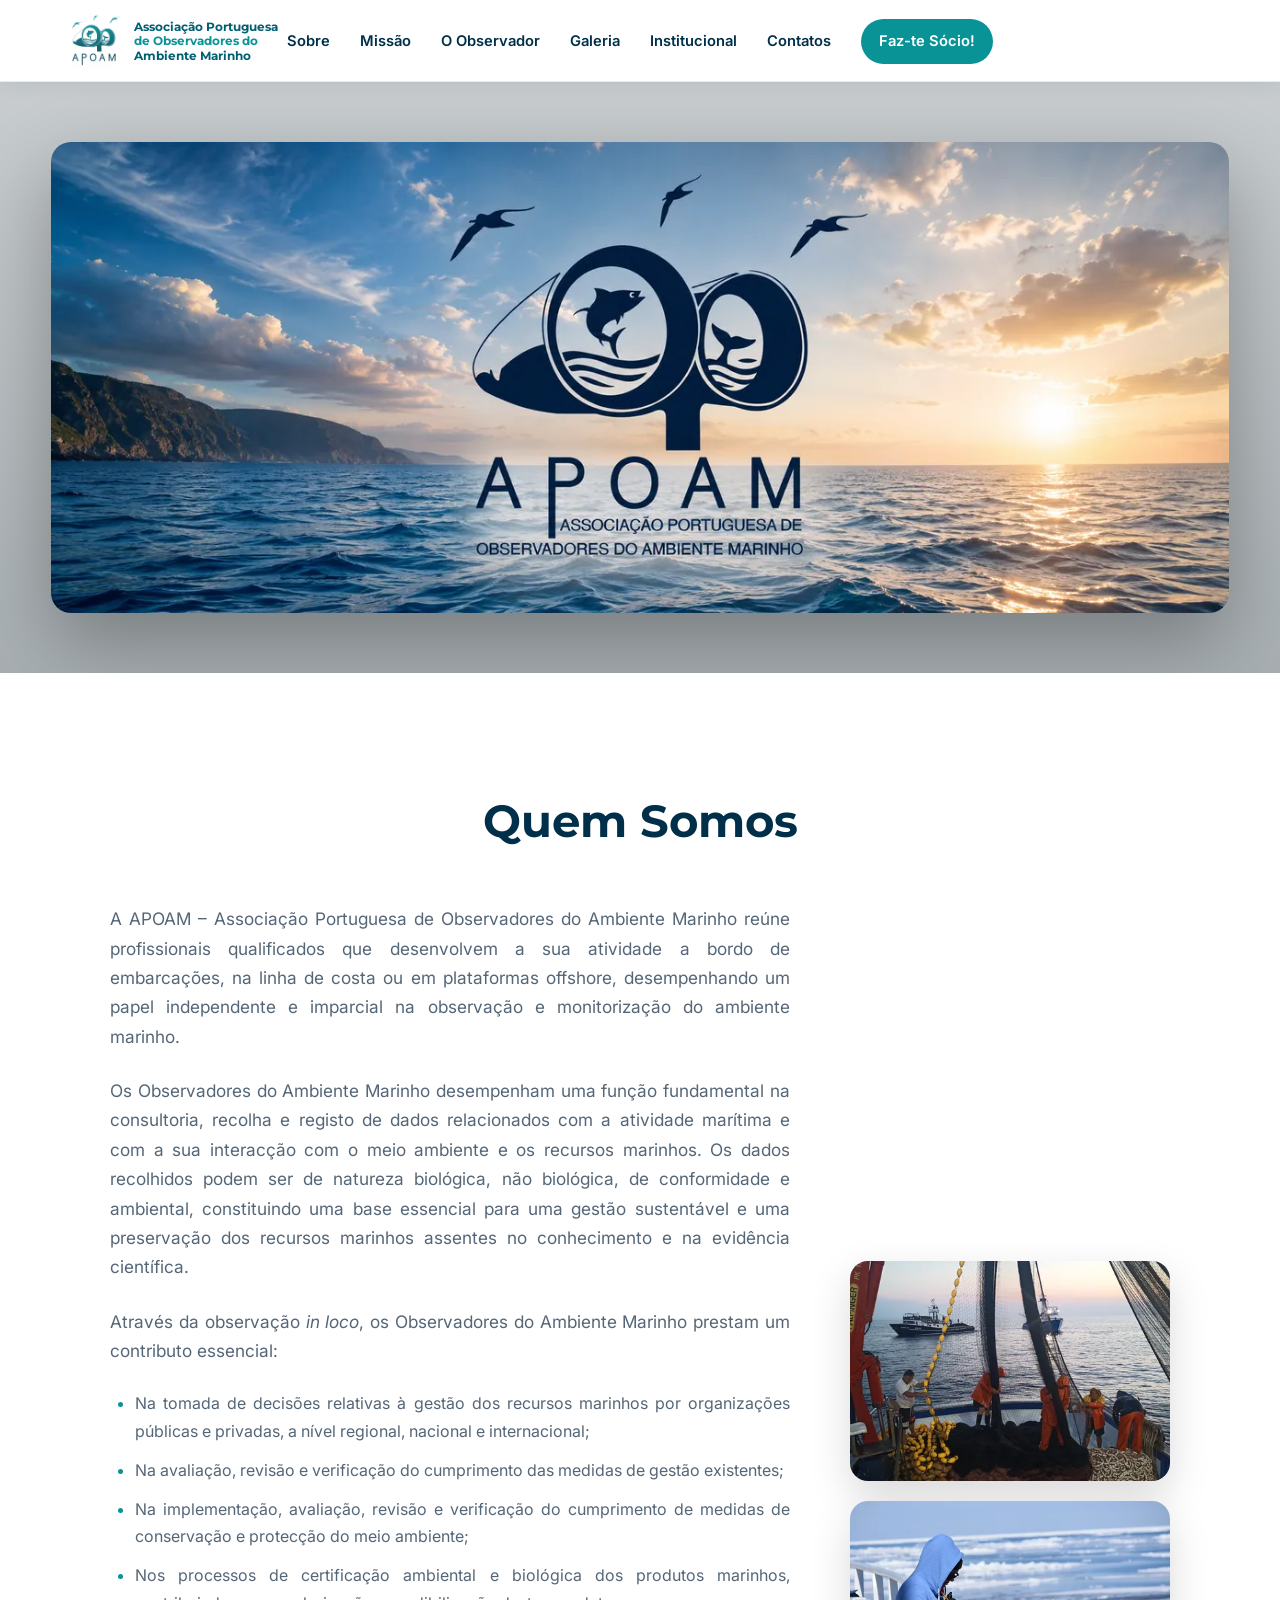
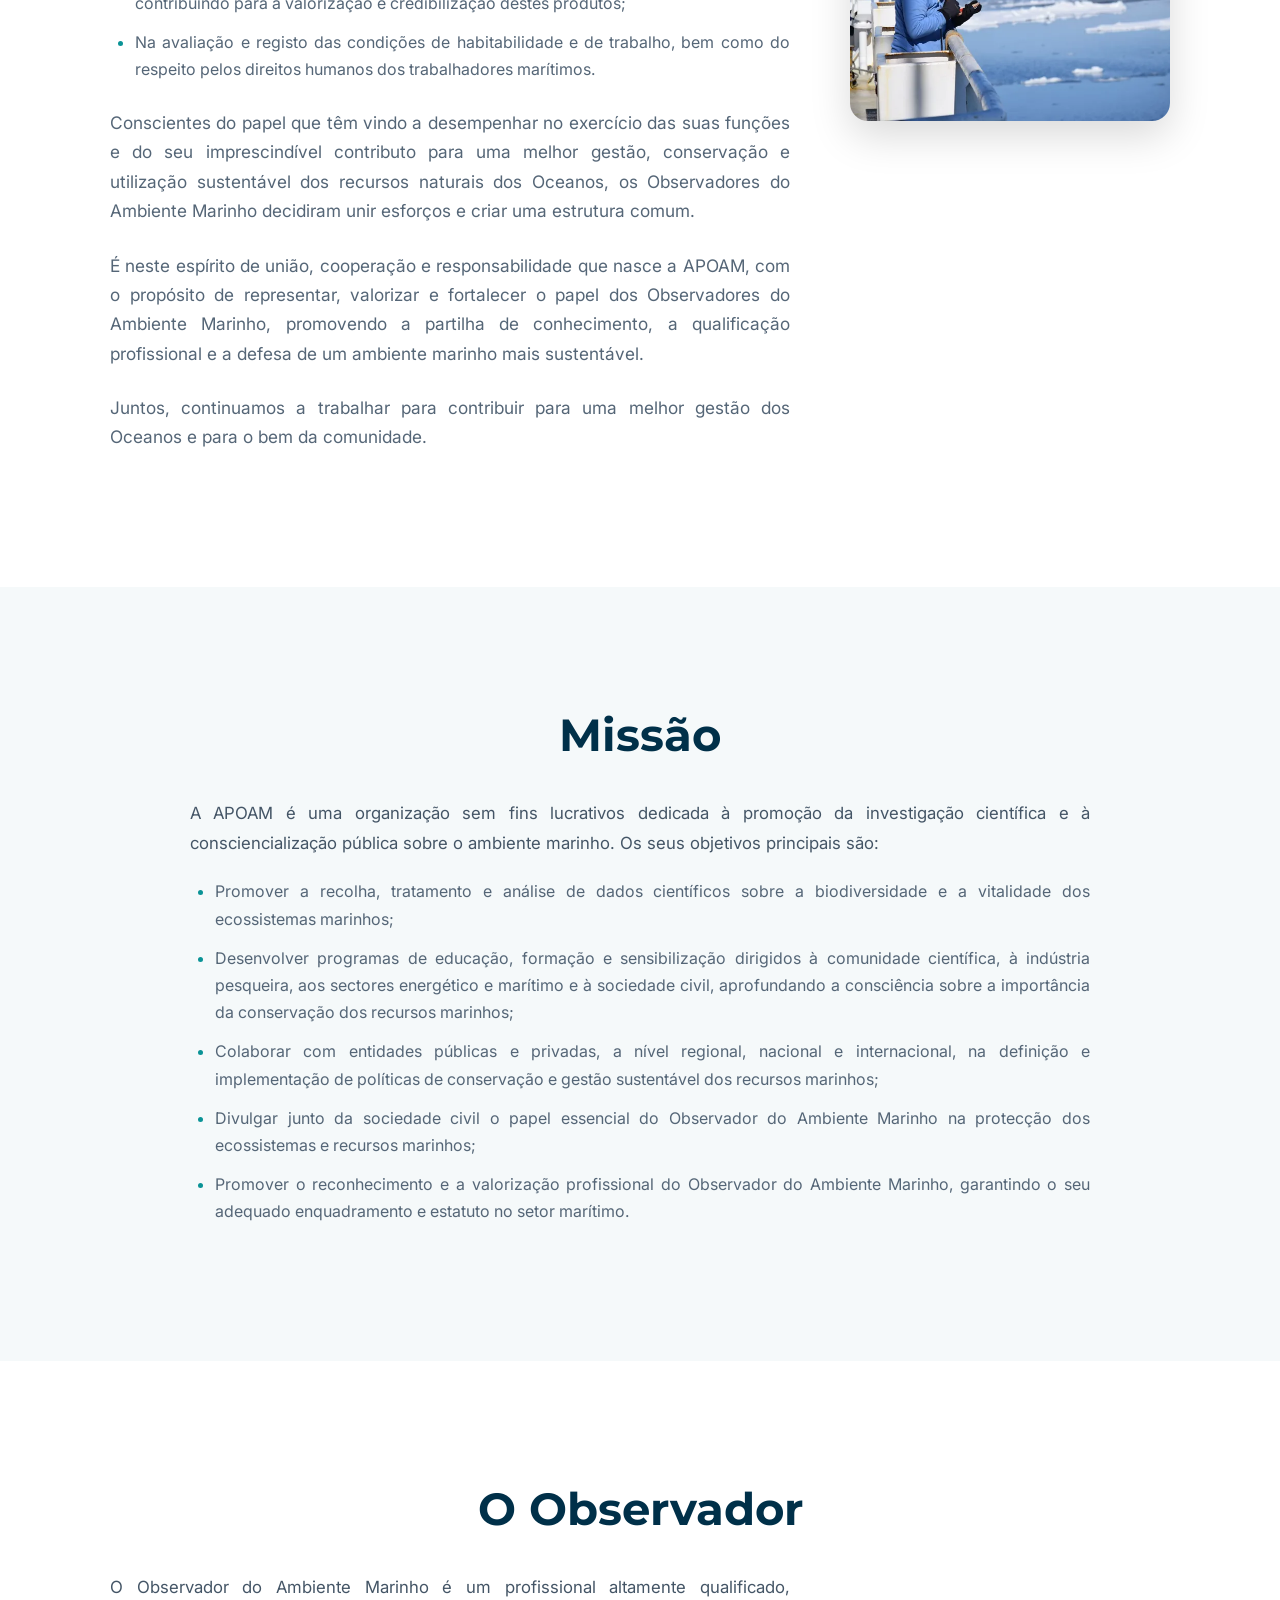
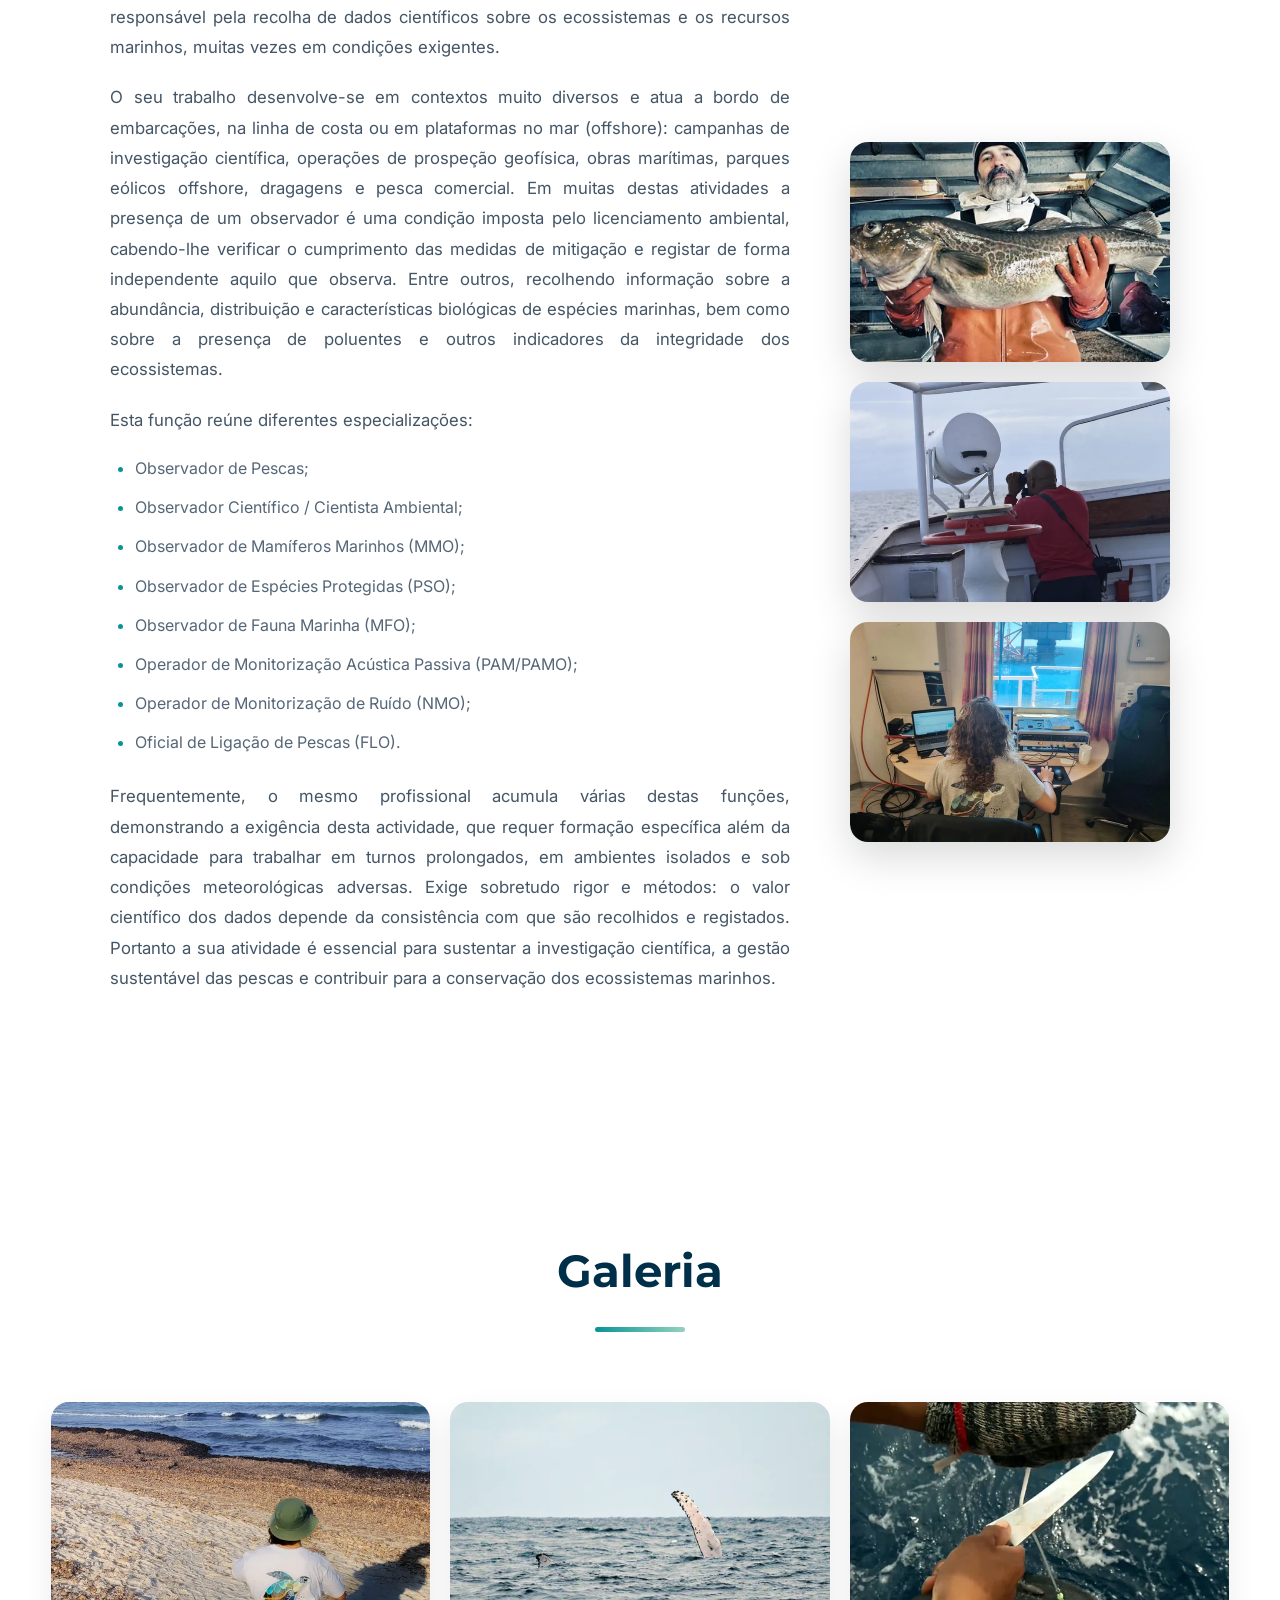
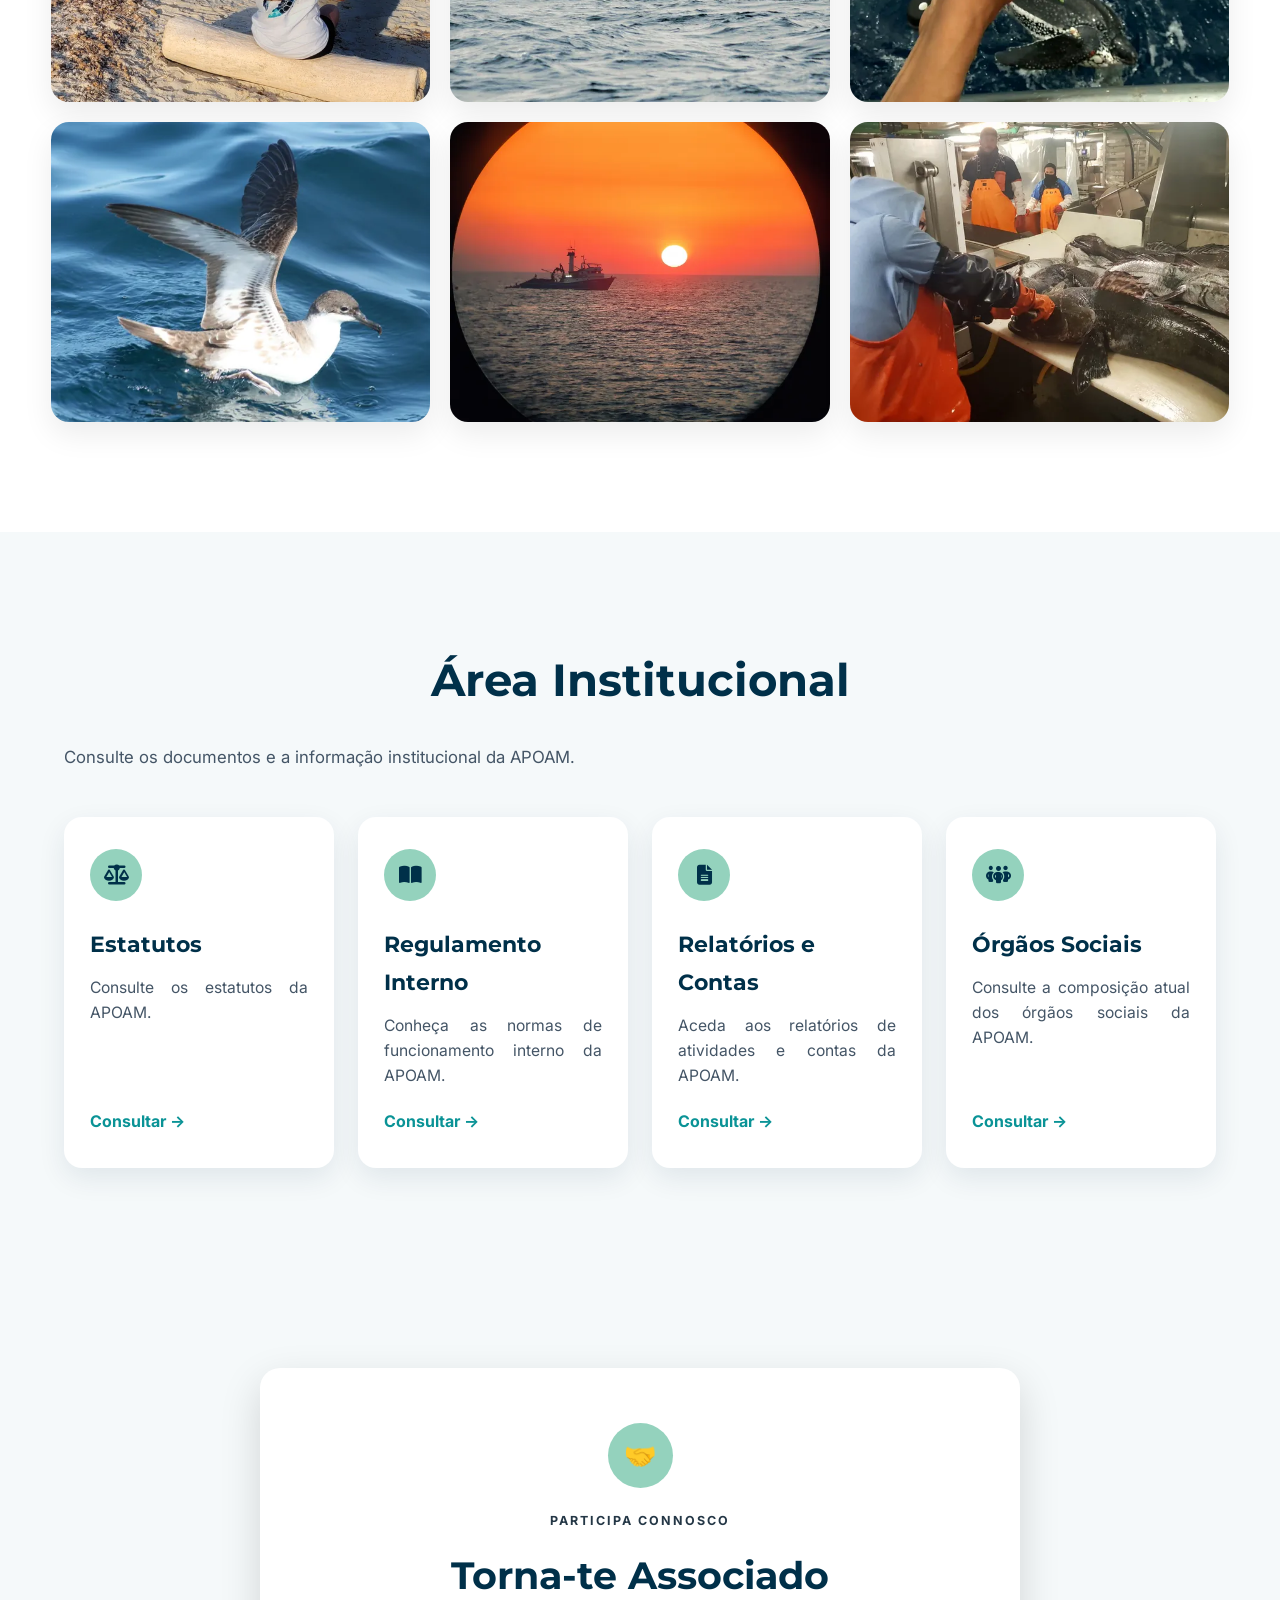
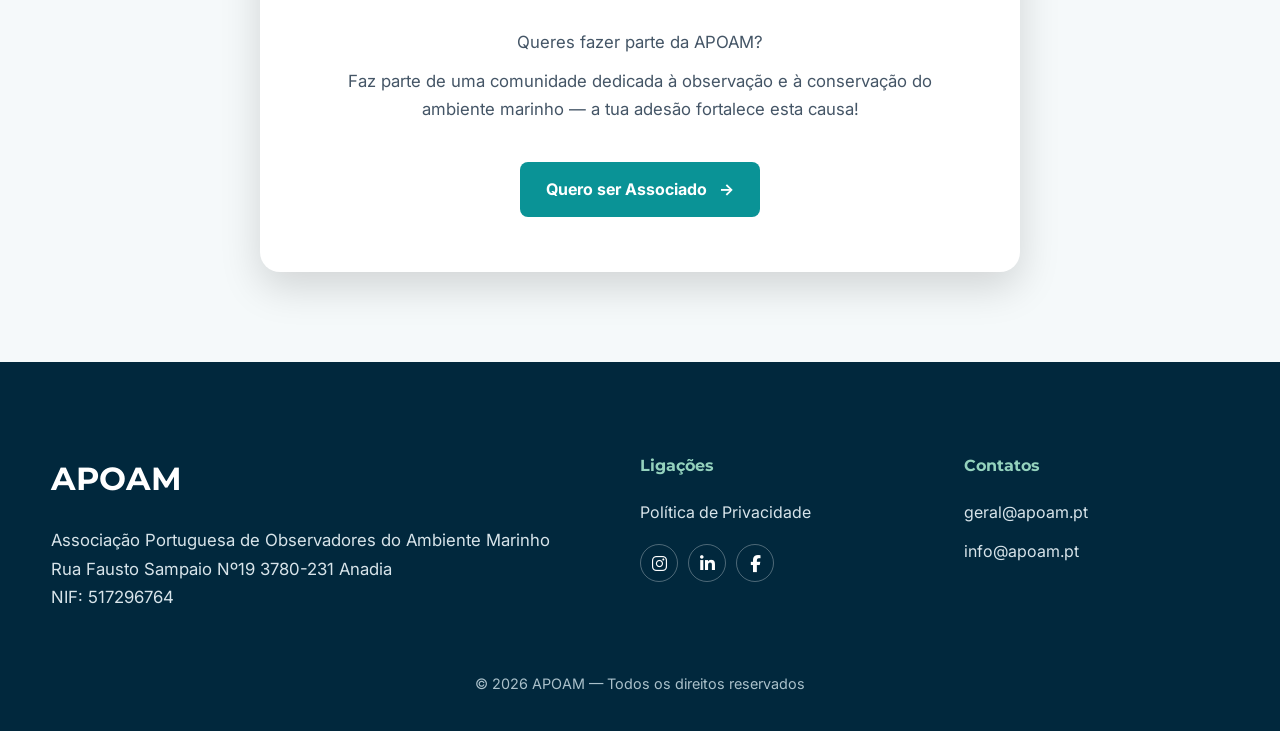
==== commit 38ce838d: "uff" ====
--- a/index.html
+++ b/index.html
@@ -201,7 +201,6 @@
 				</p>
 			</div>
 
-        <div class="image">
             <div class="about-images">
                 <picture>
                     <source type="image/webp"
@@ -219,7 +218,6 @@
                         sizes="(max-width: 850px) 92vw, 320px">
                     <img src="assets/img/about2.jpg" alt="Observação do ambiente marinho" width="1500" height="1000" loading="lazy">
                 </picture>
-            </div>
         </div>
 
     </div>
--- a/assets/css/style.css
+++ b/assets/css/style.css
@@ -254,7 +254,7 @@
     display:grid;
     grid-template-columns:1fr 320px;
     gap:60px;
-    align-items:start;
+    align-items:stretch;
 }
 #about .section-header{margin-bottom:45px}
 .about-text{min-width:0}
@@ -295,11 +295,12 @@
     background:var(--turquoise);
     transform:translateY(-4px);
 }
-#about .image{position:relative}
 #about .about-images{
-    display:grid;
-    grid-template-columns:1fr;
+    display:flex;
+    flex-direction:column;
     gap:20px;
+    width:100%;
+    align-self:center;
 }
 #about .about-images img{
     width:100%;
@@ -527,6 +528,9 @@
     transform:translateY(-2px);
 }
 .governing-bodies section + section{
+    margin-top:42px;
+}
+.governing-bodies > section:first-of-type{
     margin-top:42px;
 }
 .governing-bodies dl{
@@ -867,7 +871,7 @@
     display: grid;
     grid-template-columns: 1fr 320px;
     gap: 60px;
-    align-items: start;
+    align-items: stretch;
 }
 
 .observer-text {
@@ -878,6 +882,7 @@
     display: flex;
     flex-direction: column;
     gap: 20px;
+    align-self: center;
 }
 
 .observer-images img {
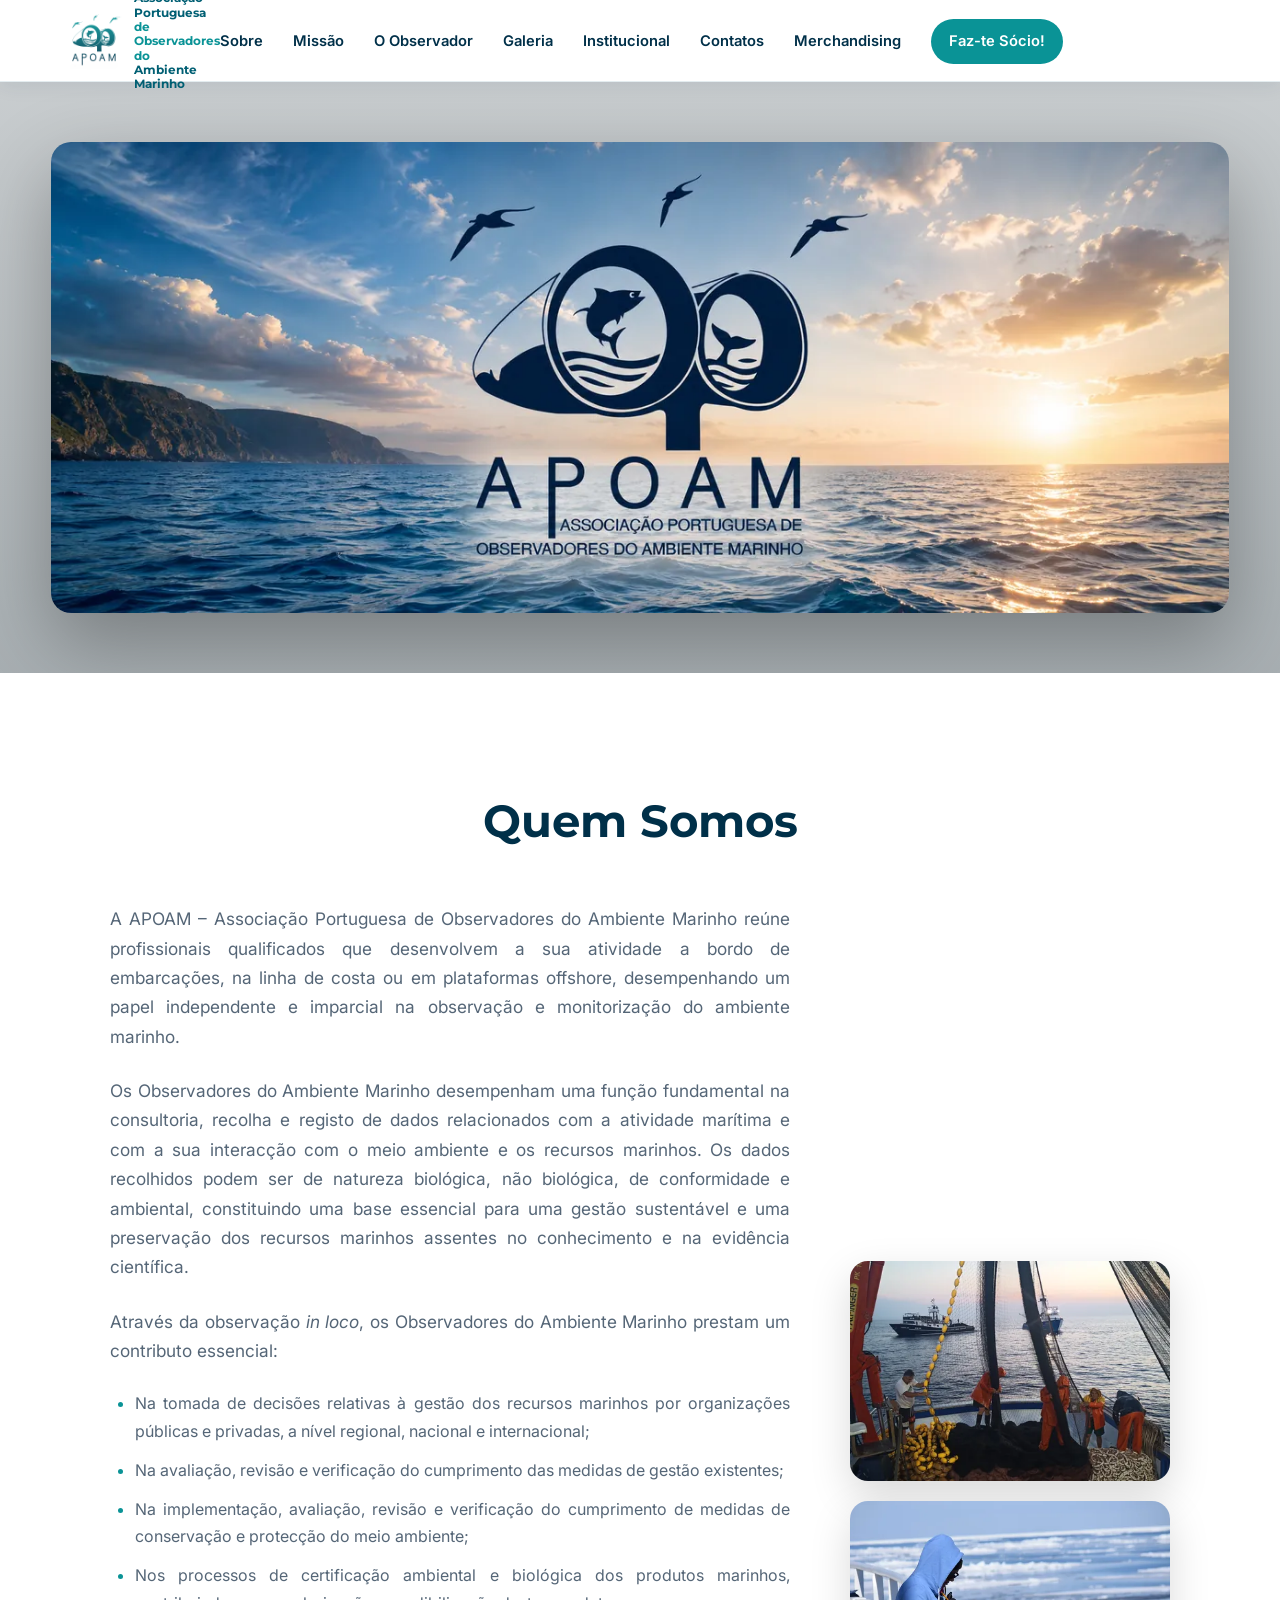
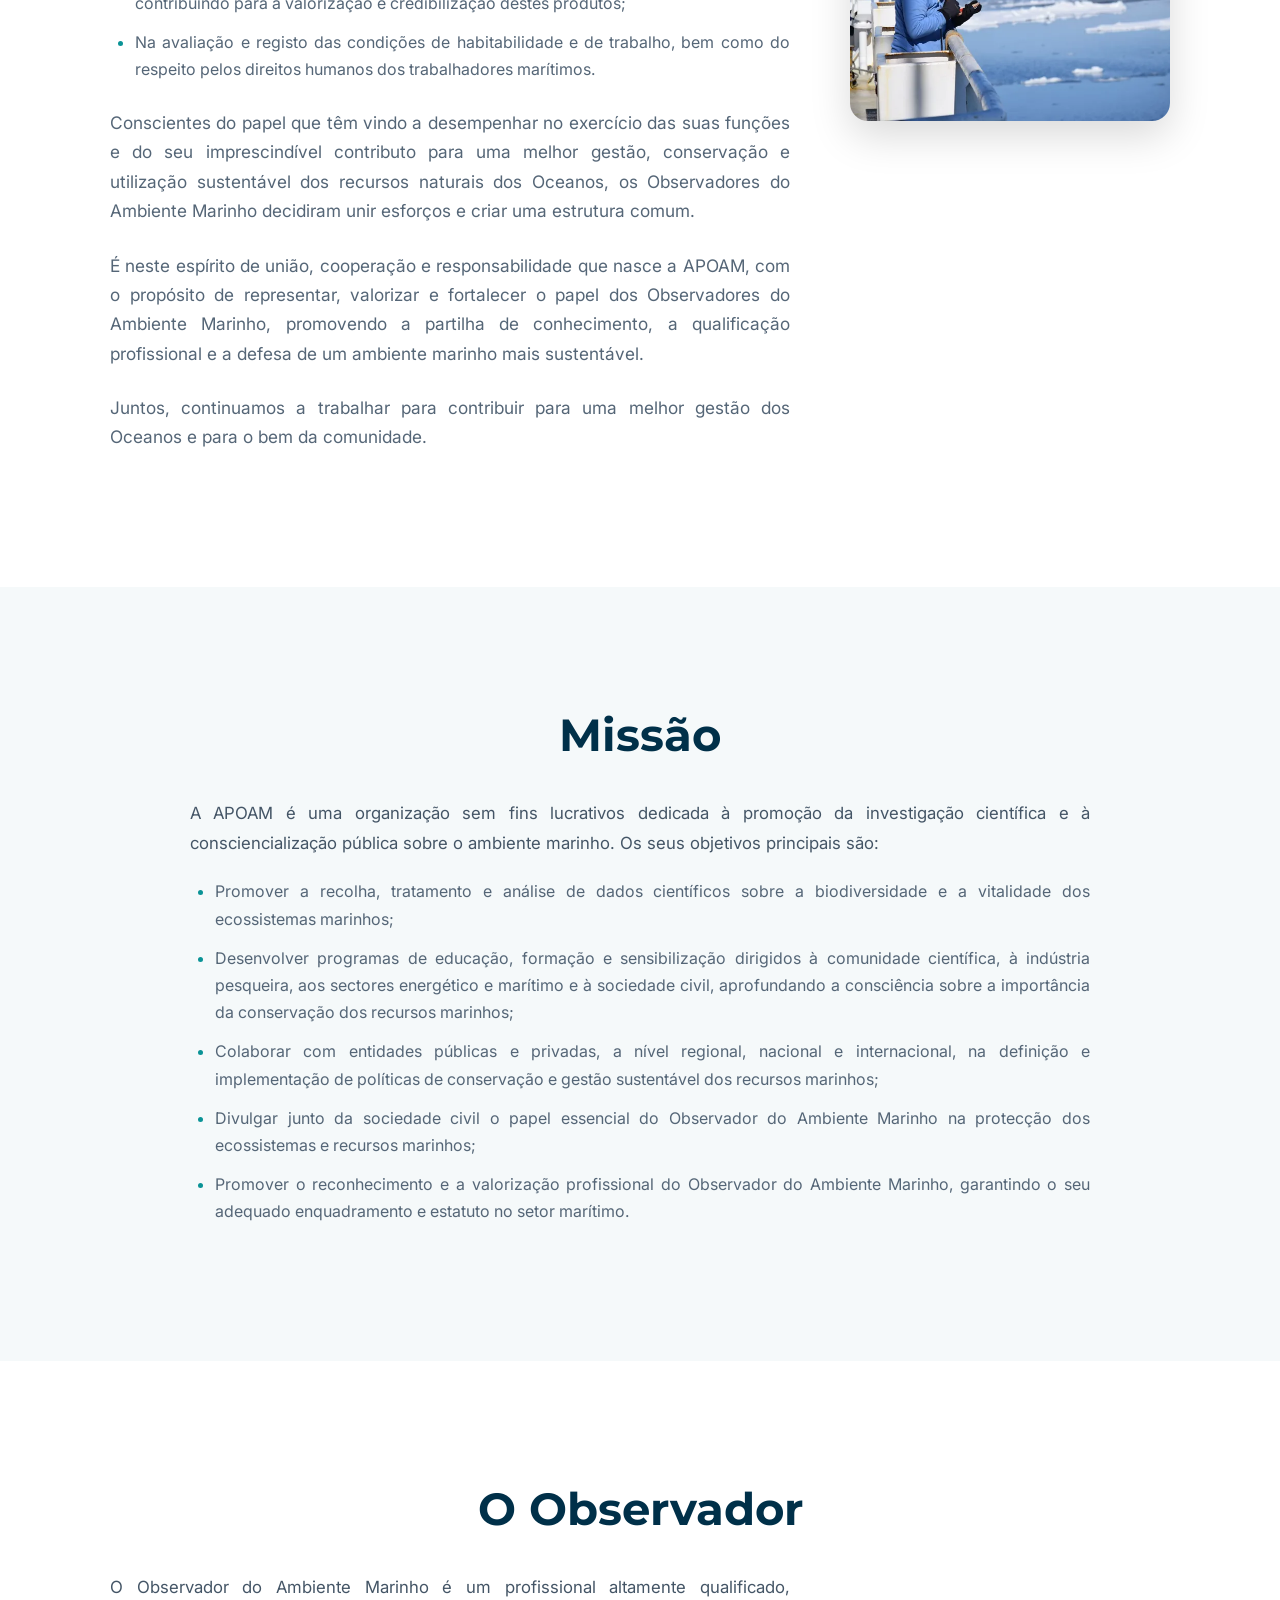
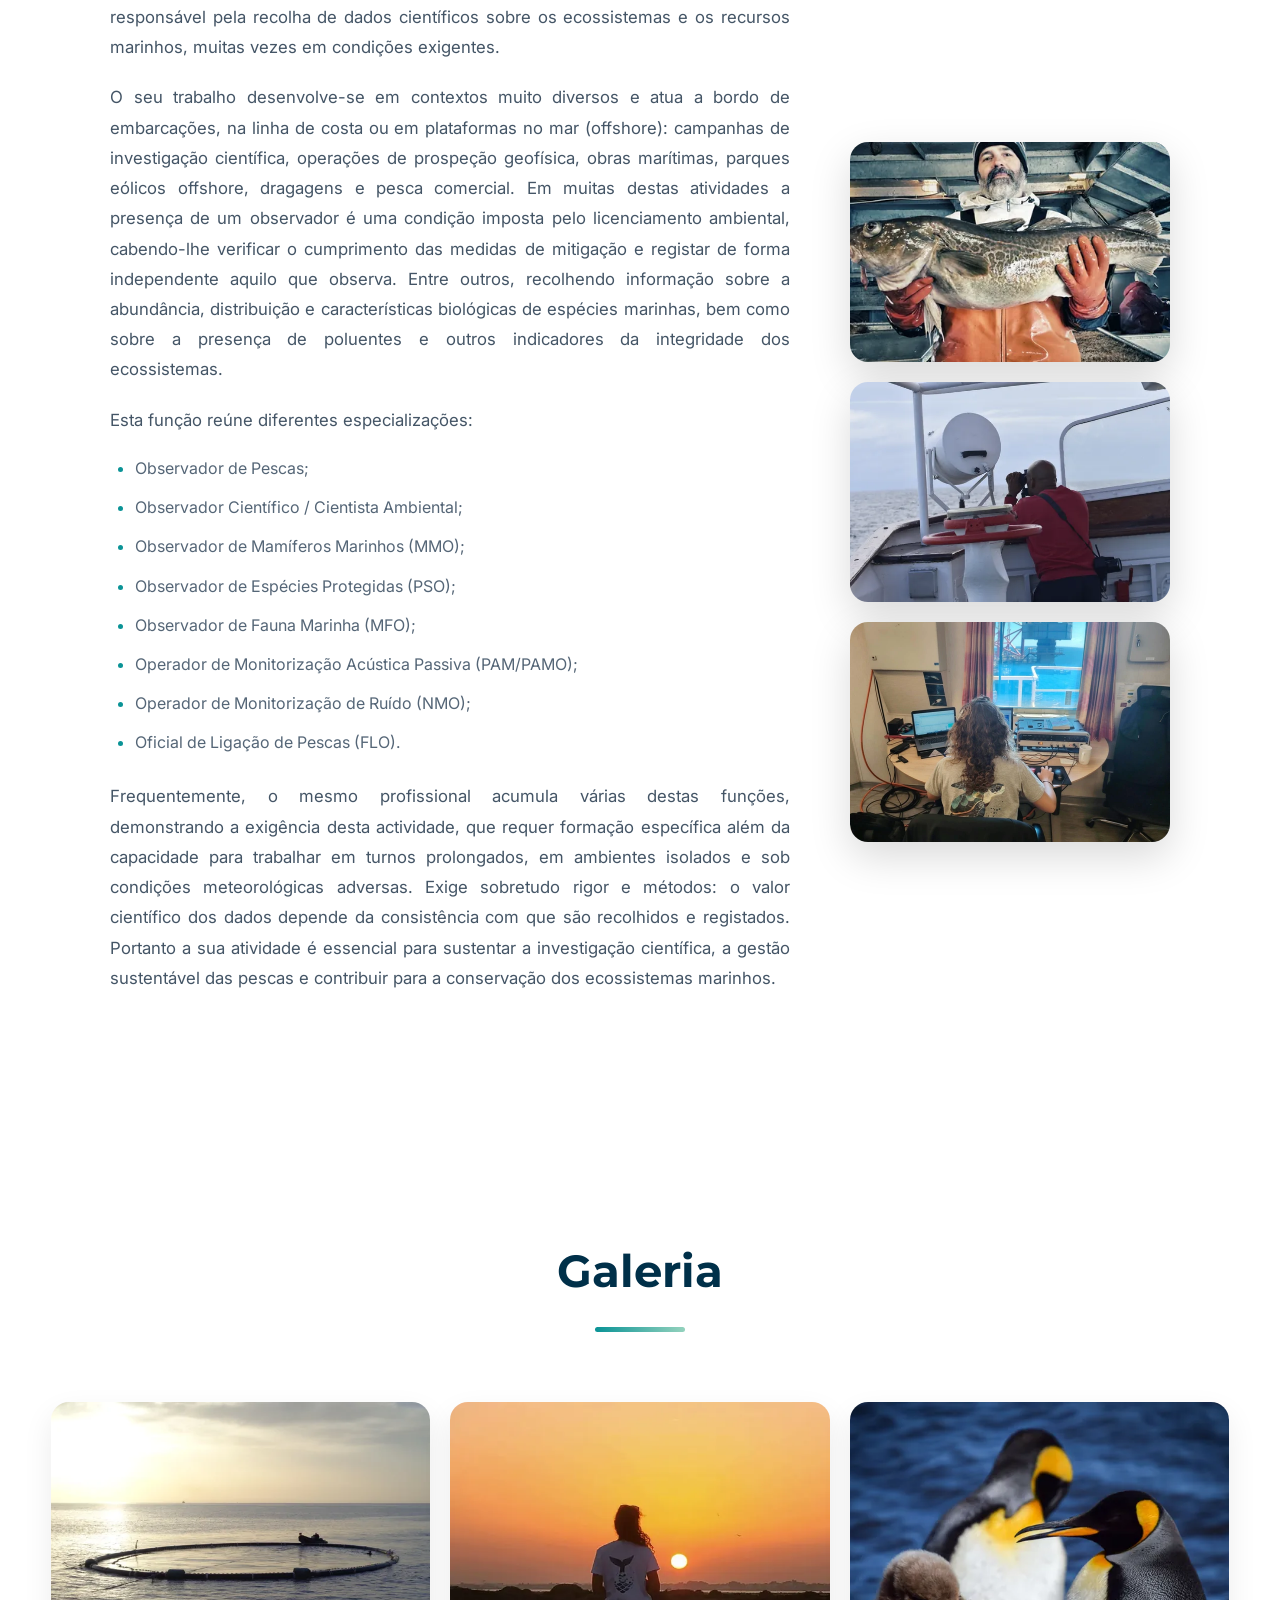
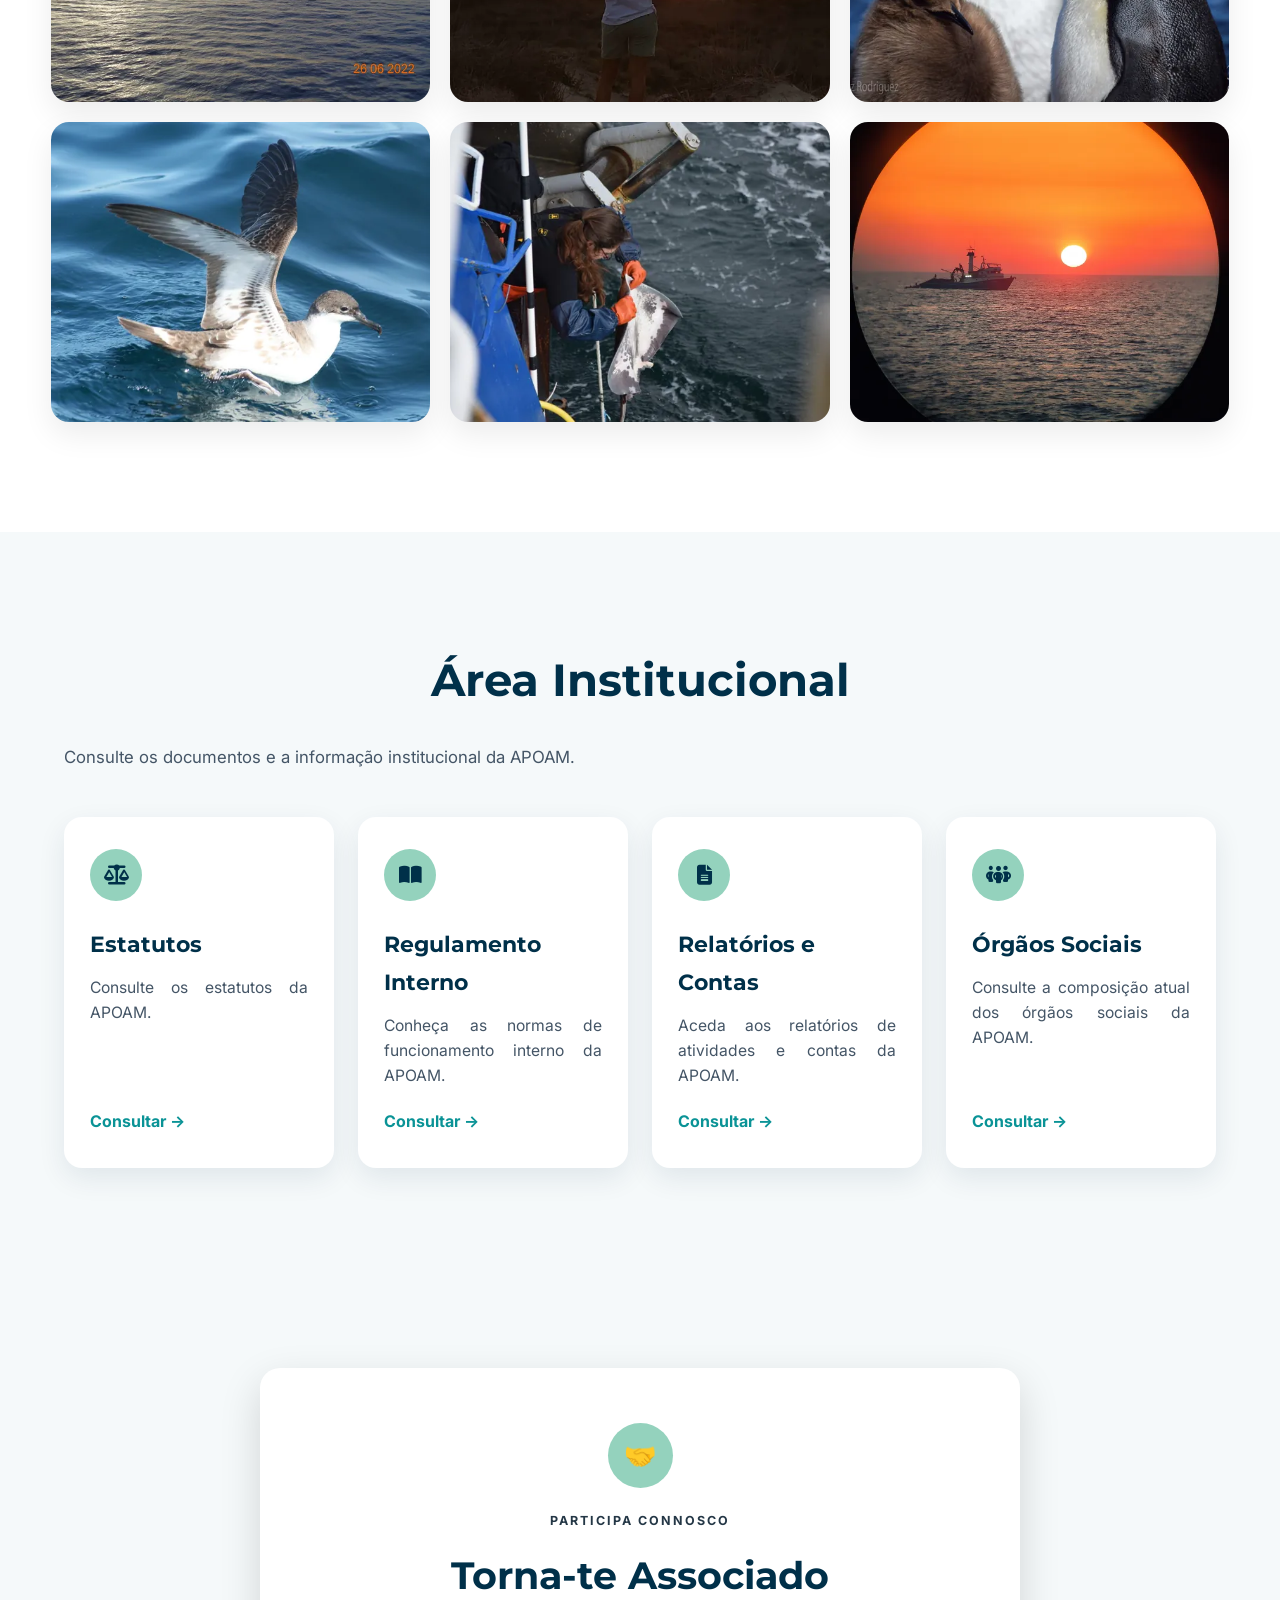
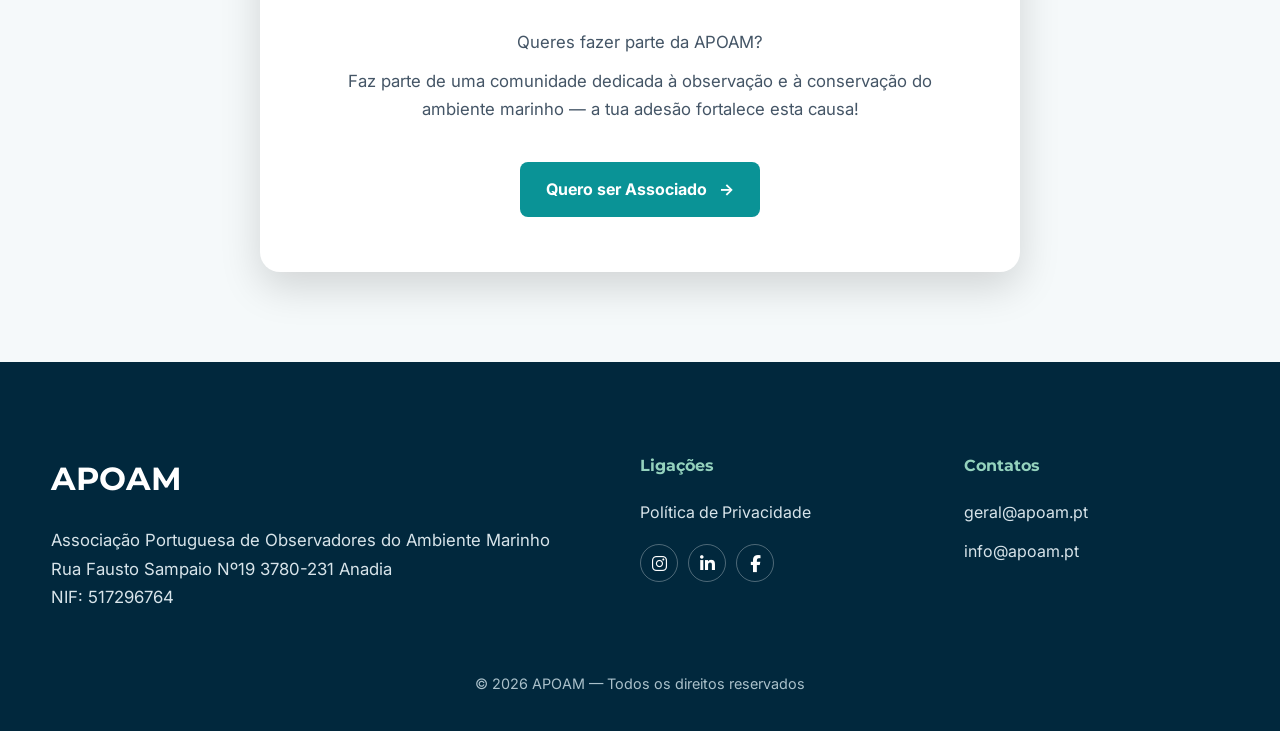
==== commit 9eef5e8e: "link loja navbar" ====
--- a/index.html
+++ b/index.html
@@ -101,7 +101,11 @@
 	<li>
         <a href="#contact">Contatos</a>
     </li>
-
+	
+	<li>
+		<a href="loja.html">Merchandising</a>
+	</li>
+	
 	<li>
 		<a href="#join" class="join-nav">Faz-te Sócio!</a>
 	</li>
--- a/assets/css/style.css
+++ b/assets/css/style.css
@@ -512,7 +512,9 @@
     text-indent:-1.4rem;
 }
 .document-download{
-    display:inline-flex;
+    display:flex;
+	width: fit-content;
+	margin-bottom:12px;
     align-items:center;
     gap:10px;
     padding:13px 20px;
@@ -526,6 +528,15 @@
     color:#fff;
     background:var(--ocean);
     transform:translateY(-2px);
+}
+.report-links{
+    display:flex;
+    flex-direction:column;
+    align-items:flex-start;
+    gap:12px;
+}
+.report-links .document-download{
+    margin-bottom:0;
 }
 .governing-bodies section + section{
     margin-top:42px;
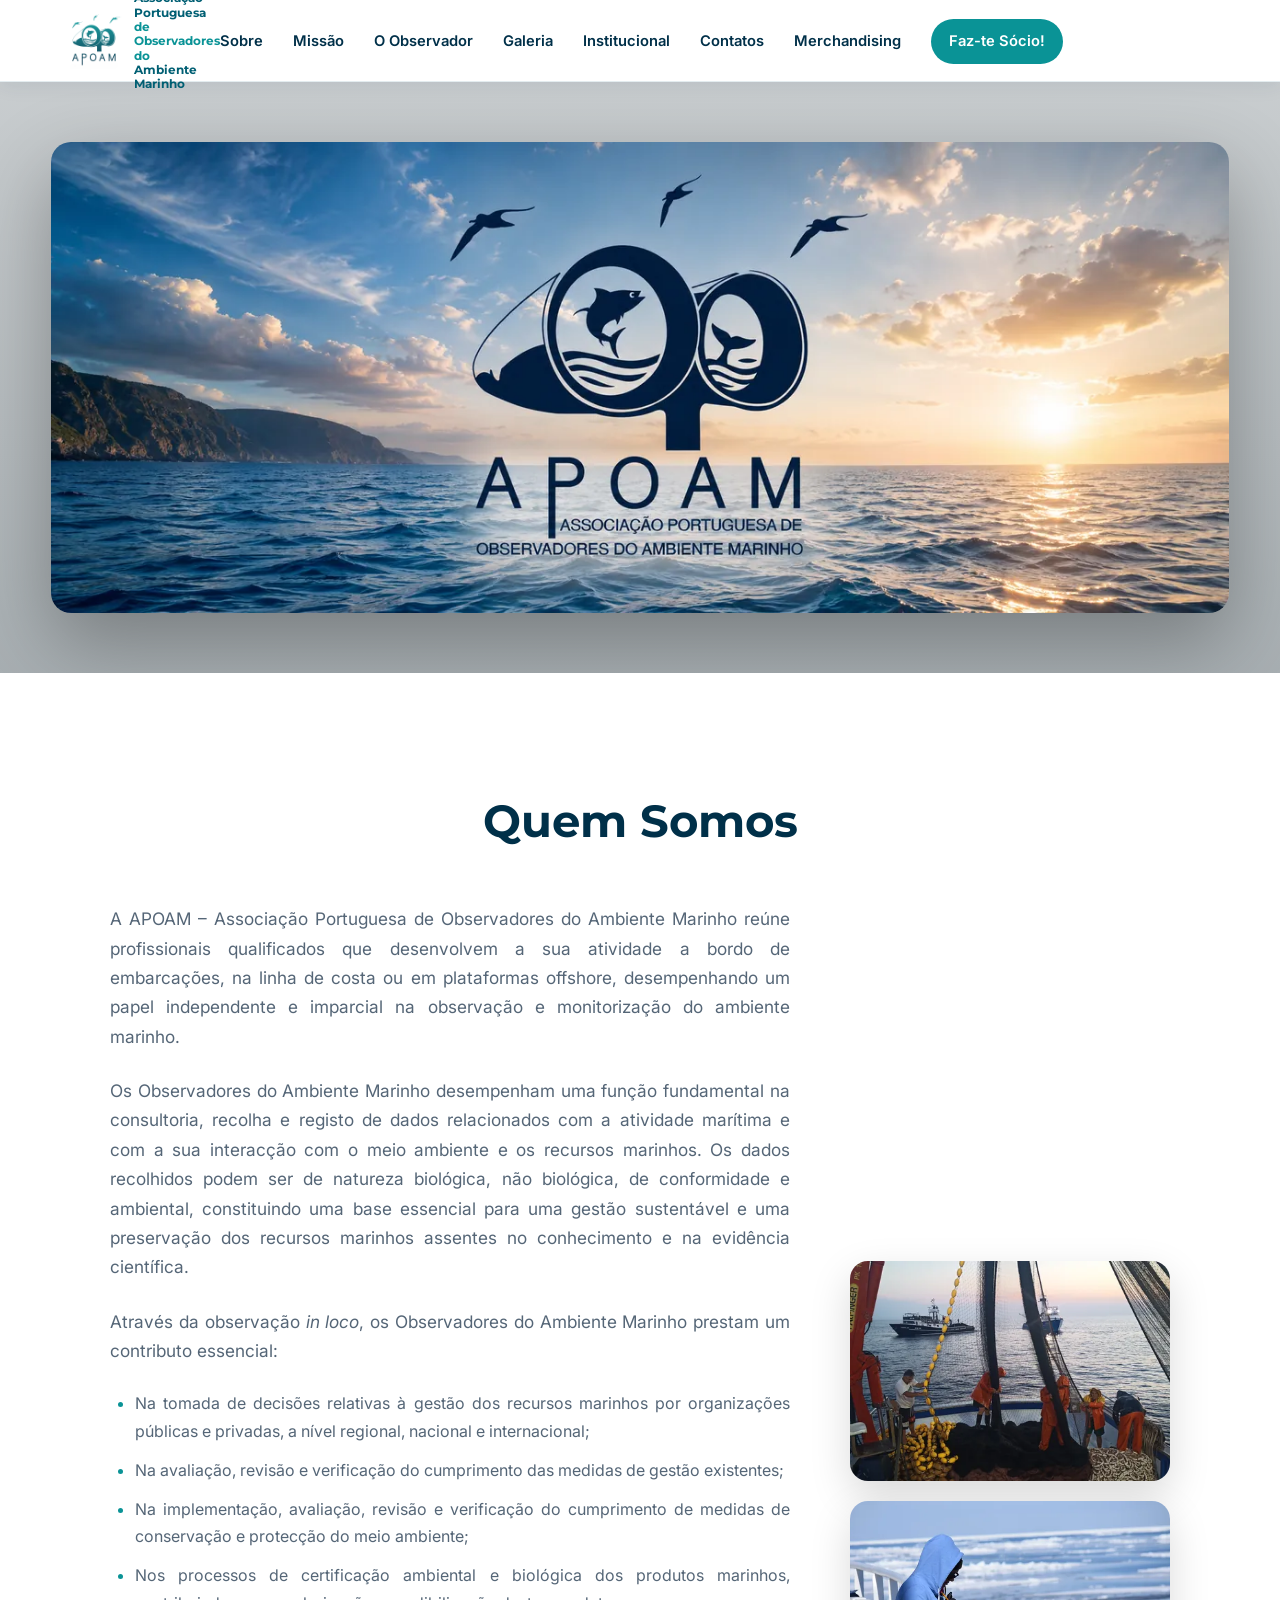
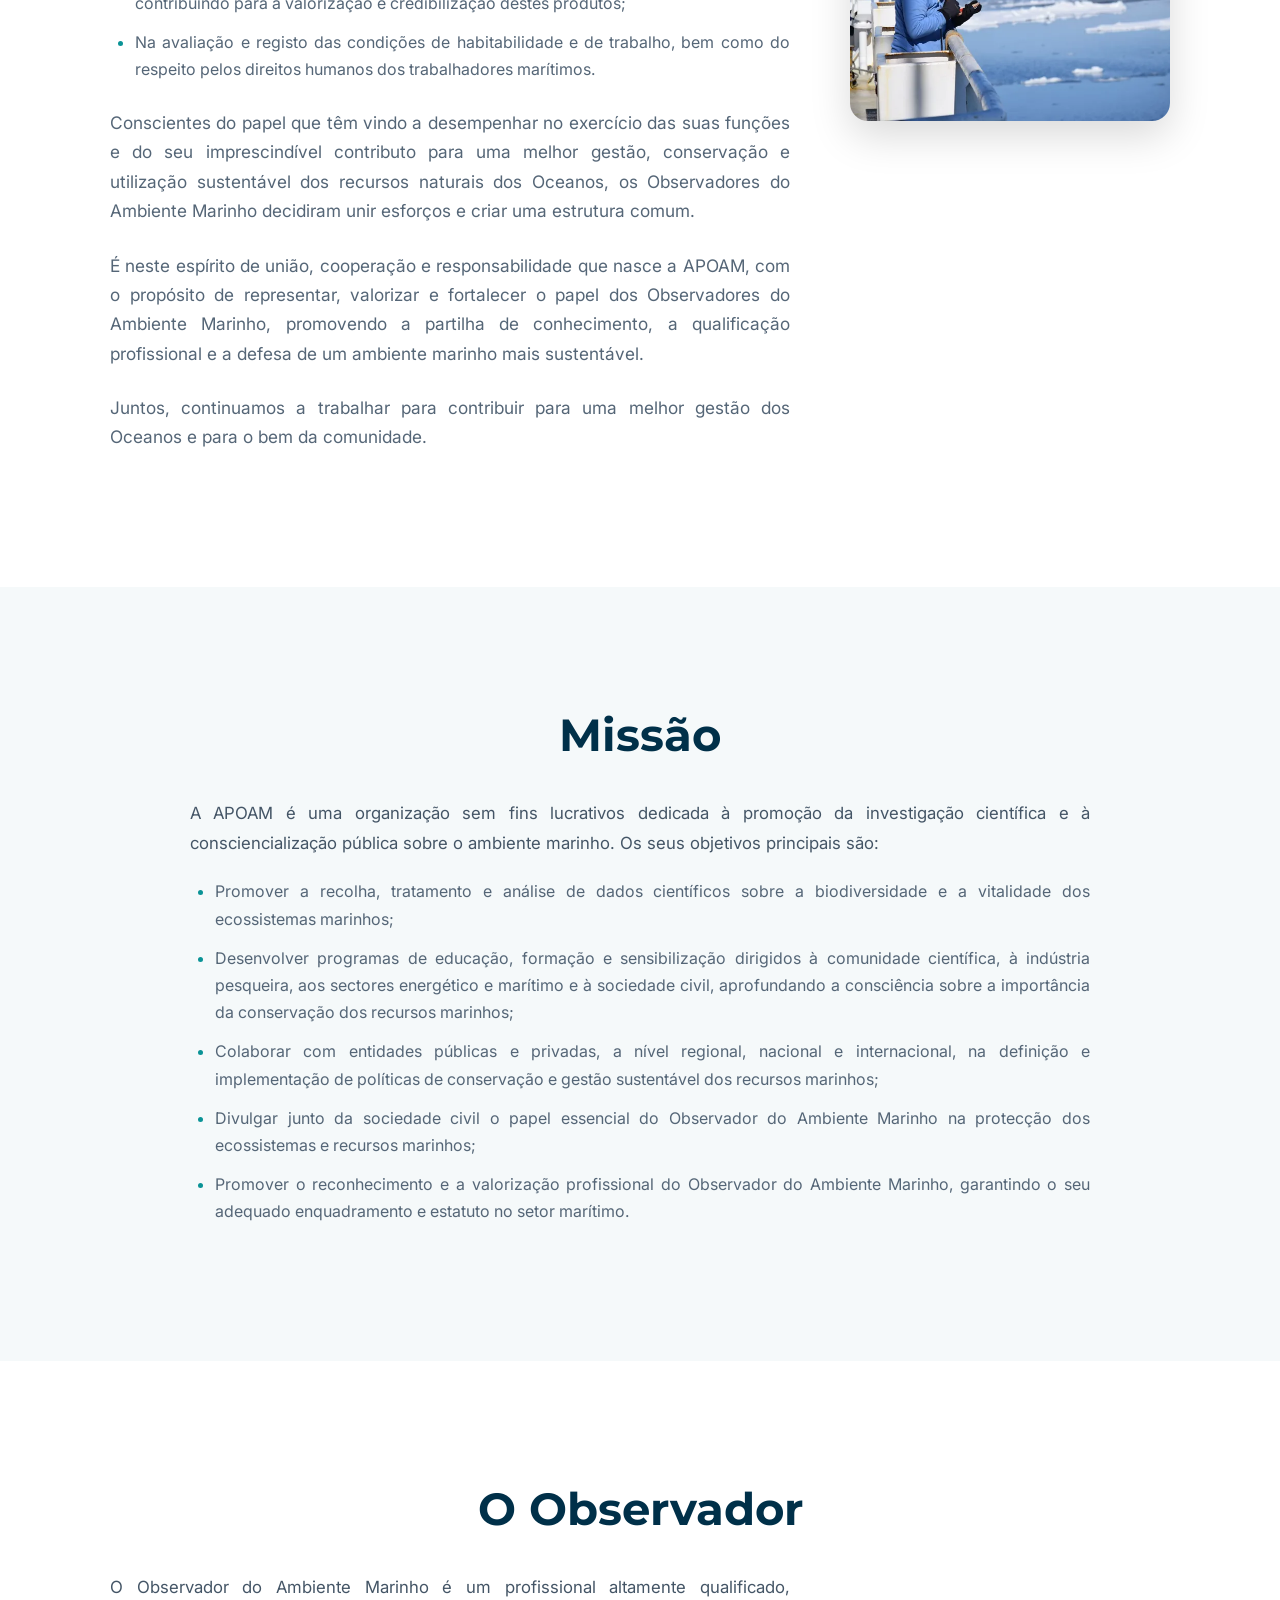
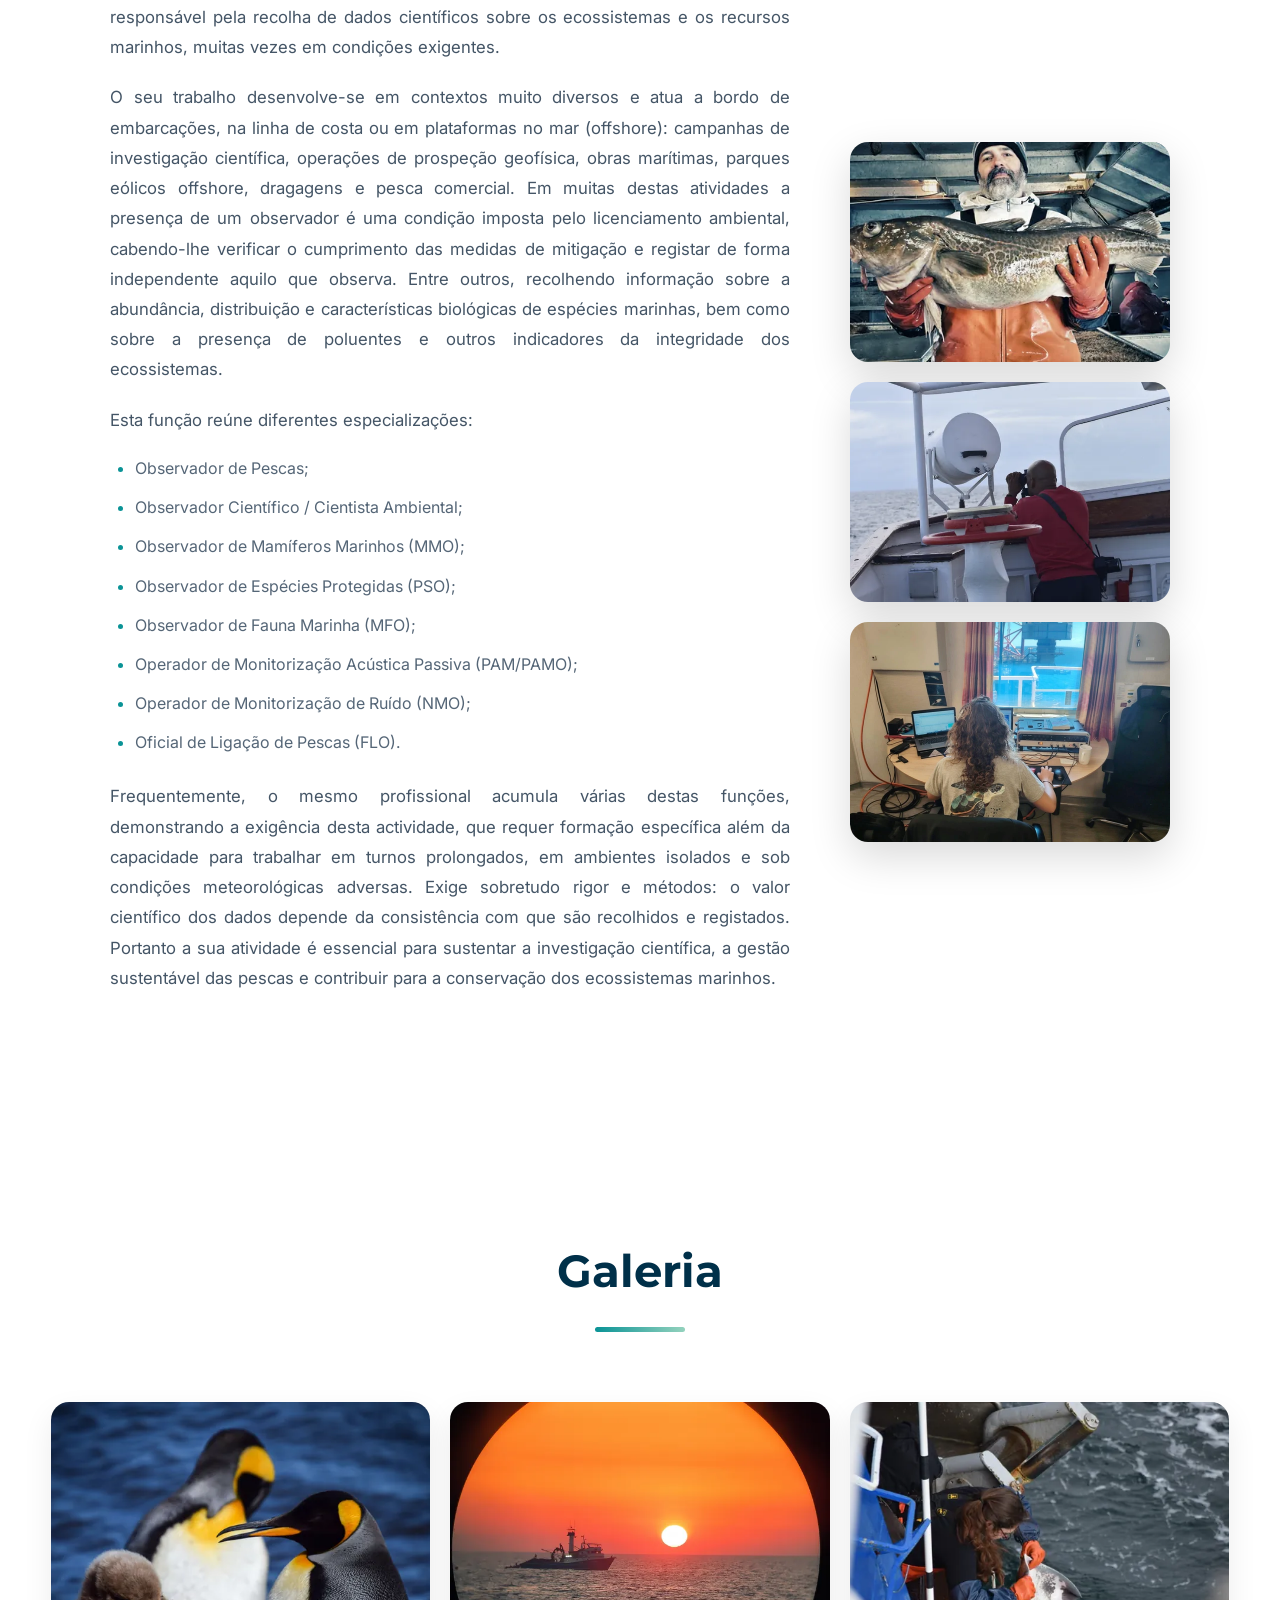
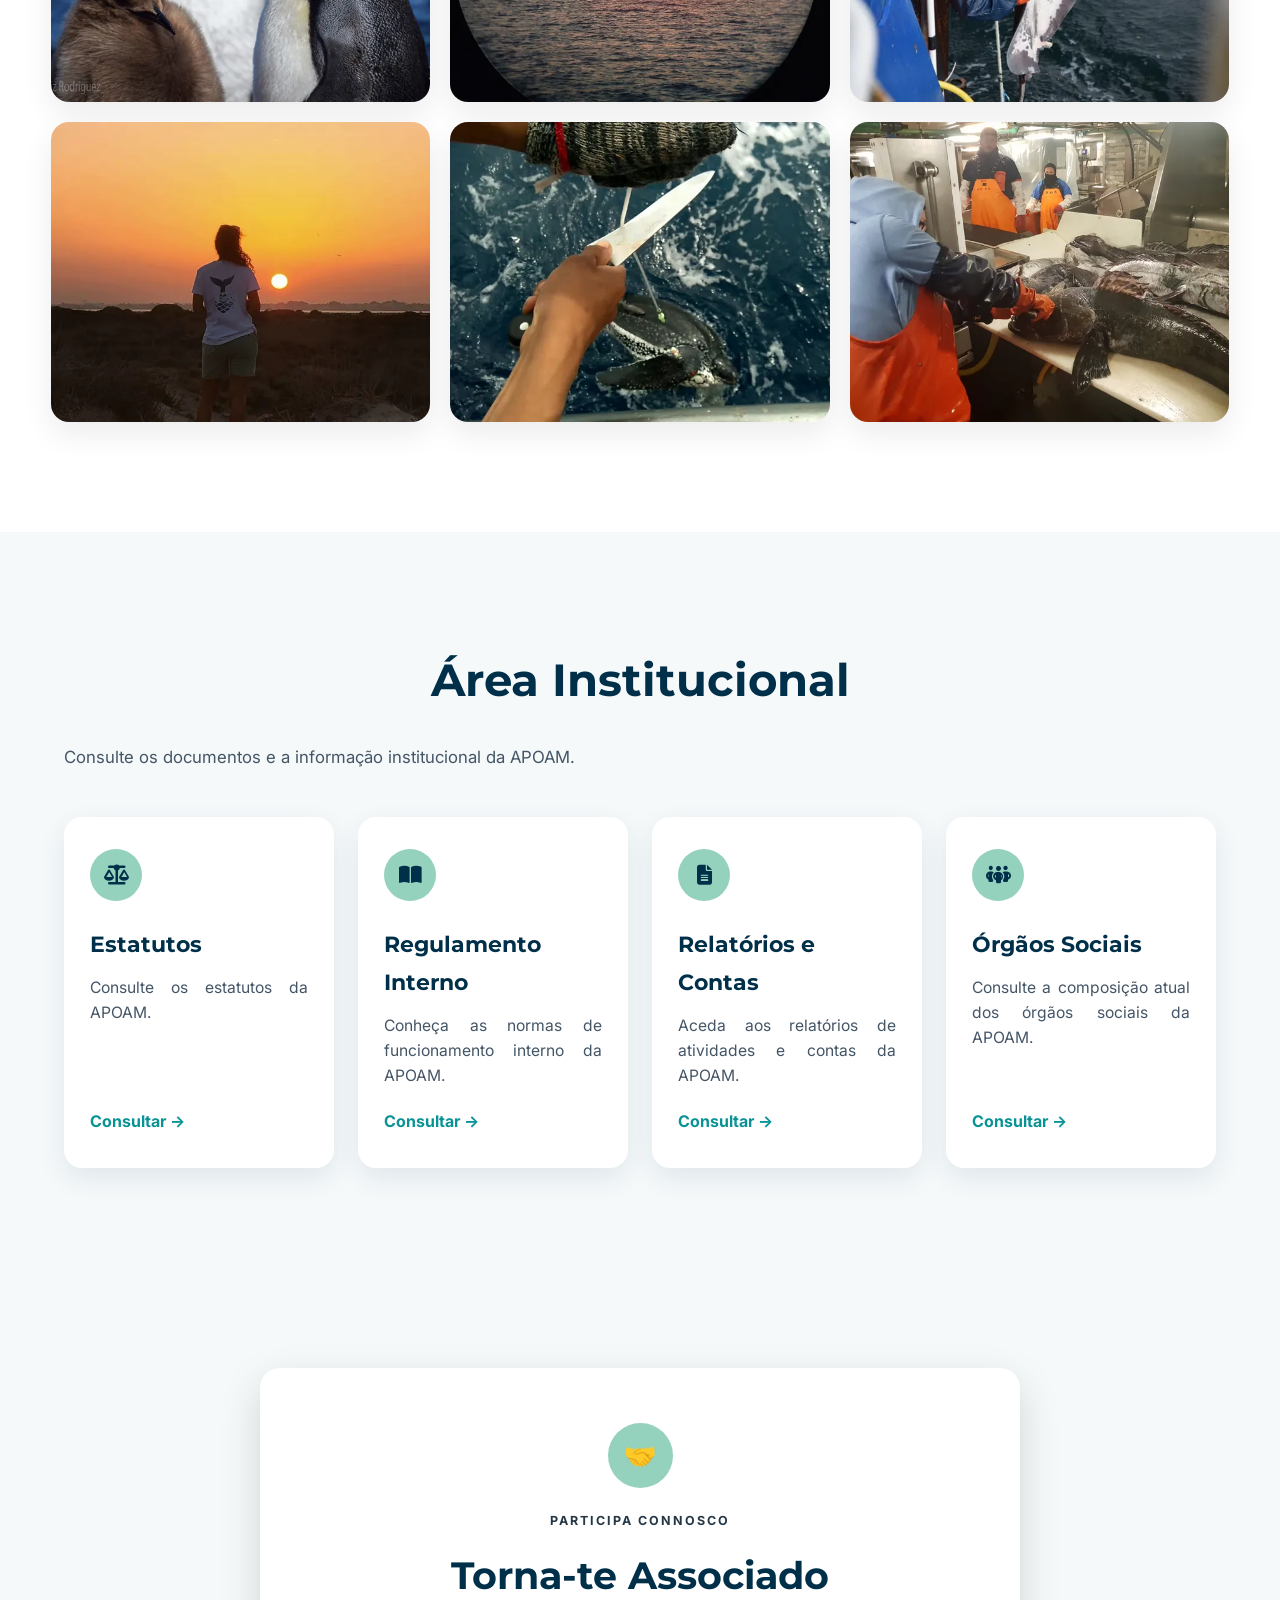
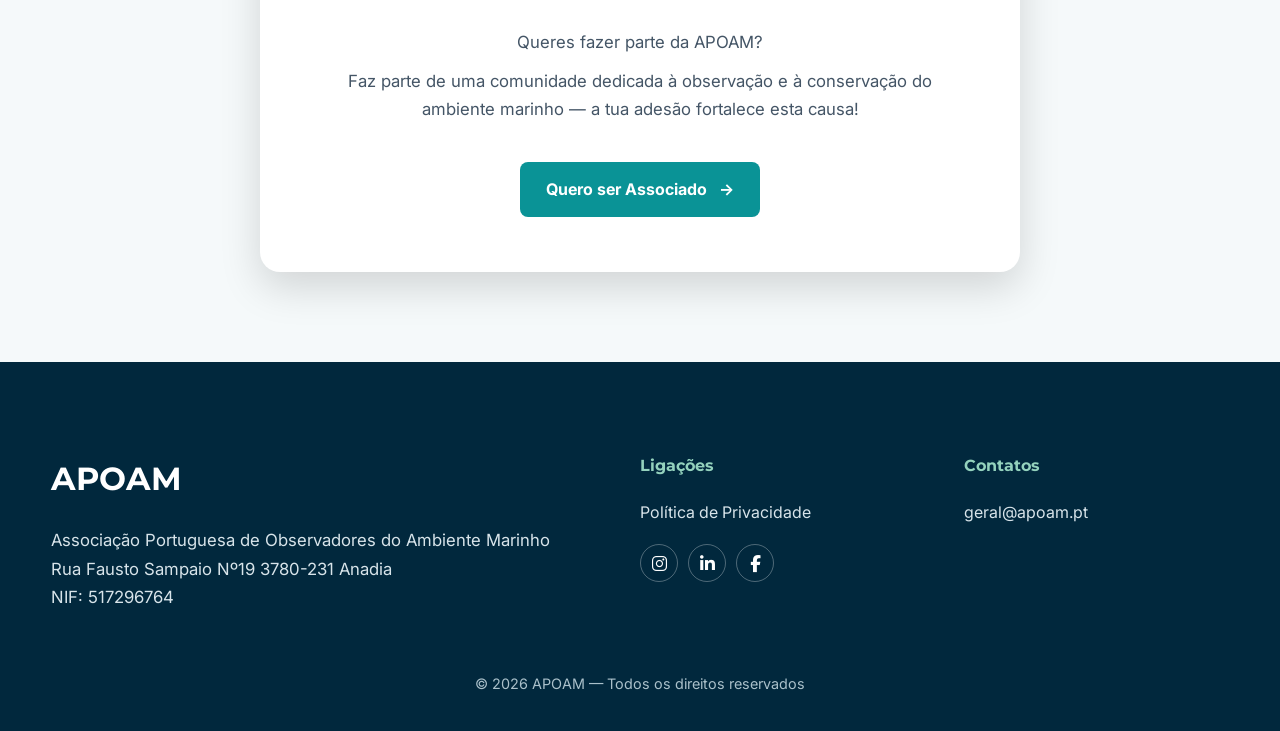
==== commit 7c69ff53: "update link mail" ====
--- a/index.html
+++ b/index.html
@@ -467,7 +467,6 @@
             <h4>Contatos</h4>
 			<ul>
 				<li><a href="mailto:geral@apoam.pt">geral@apoam.pt</a></li>
-				<li><a href="mailto:info@apoam.pt">info@apoam.pt</a></li>
 			</ul>
         </div>
 
--- a/assets/css/style.css
+++ b/assets/css/style.css
@@ -991,3 +991,91 @@
     border-color: var(--turquoise);
     transform: translateY(-3px);
 }
+
+.store-catalog{
+    display:grid;
+    grid-template-columns:repeat(2, minmax(0, 1fr));
+    gap:28px;
+    margin-top:42px;
+}
+
+.product-card{
+    display:grid;
+    grid-template-columns:1fr 1fr;
+    overflow:hidden;
+    border-radius:var(--radius);
+    background:#fff;
+    box-shadow:var(--shadow);
+}
+
+.product-card img{
+    display:block;
+    width:100%;
+    height:100%;
+    min-height:260px;
+    object-fit:cover;
+}
+
+.product-info{
+    display:flex;
+    flex-direction:column;
+    justify-content:center;
+    padding:24px;
+}
+
+.product-info h2{
+    margin-bottom:12px;
+    color:var(--ocean);
+}
+
+.product-info p{
+    margin-bottom:10px;
+}
+
+.store-order{
+    margin-top:48px;
+    padding:32px;
+    border-radius:var(--radius);
+    text-align:center;
+    background:var(--light);
+}
+
+.store-order h2{
+    margin-bottom:12px;
+}
+
+.store-order p{
+    margin:0 auto 22px;
+}
+
+.order-button{
+    display:inline-block;
+    padding:14px 24px;
+    border-radius:8px;
+    color:#fff;
+    font-weight:700;
+    background:var(--turquoise);
+}
+
+.order-button:hover{
+    color:#fff;
+    background:var(--ocean);
+}
+
+@media (max-width:850px){
+    .store-catalog{
+        grid-template-columns:1fr;
+    }
+}
+
+@media (max-width:500px){
+    .product-card{
+        grid-template-columns:1fr;
+    }
+
+    .product-card img{
+        height:auto;
+        min-height:0;
+        aspect-ratio:4 / 5;
+    }
+}
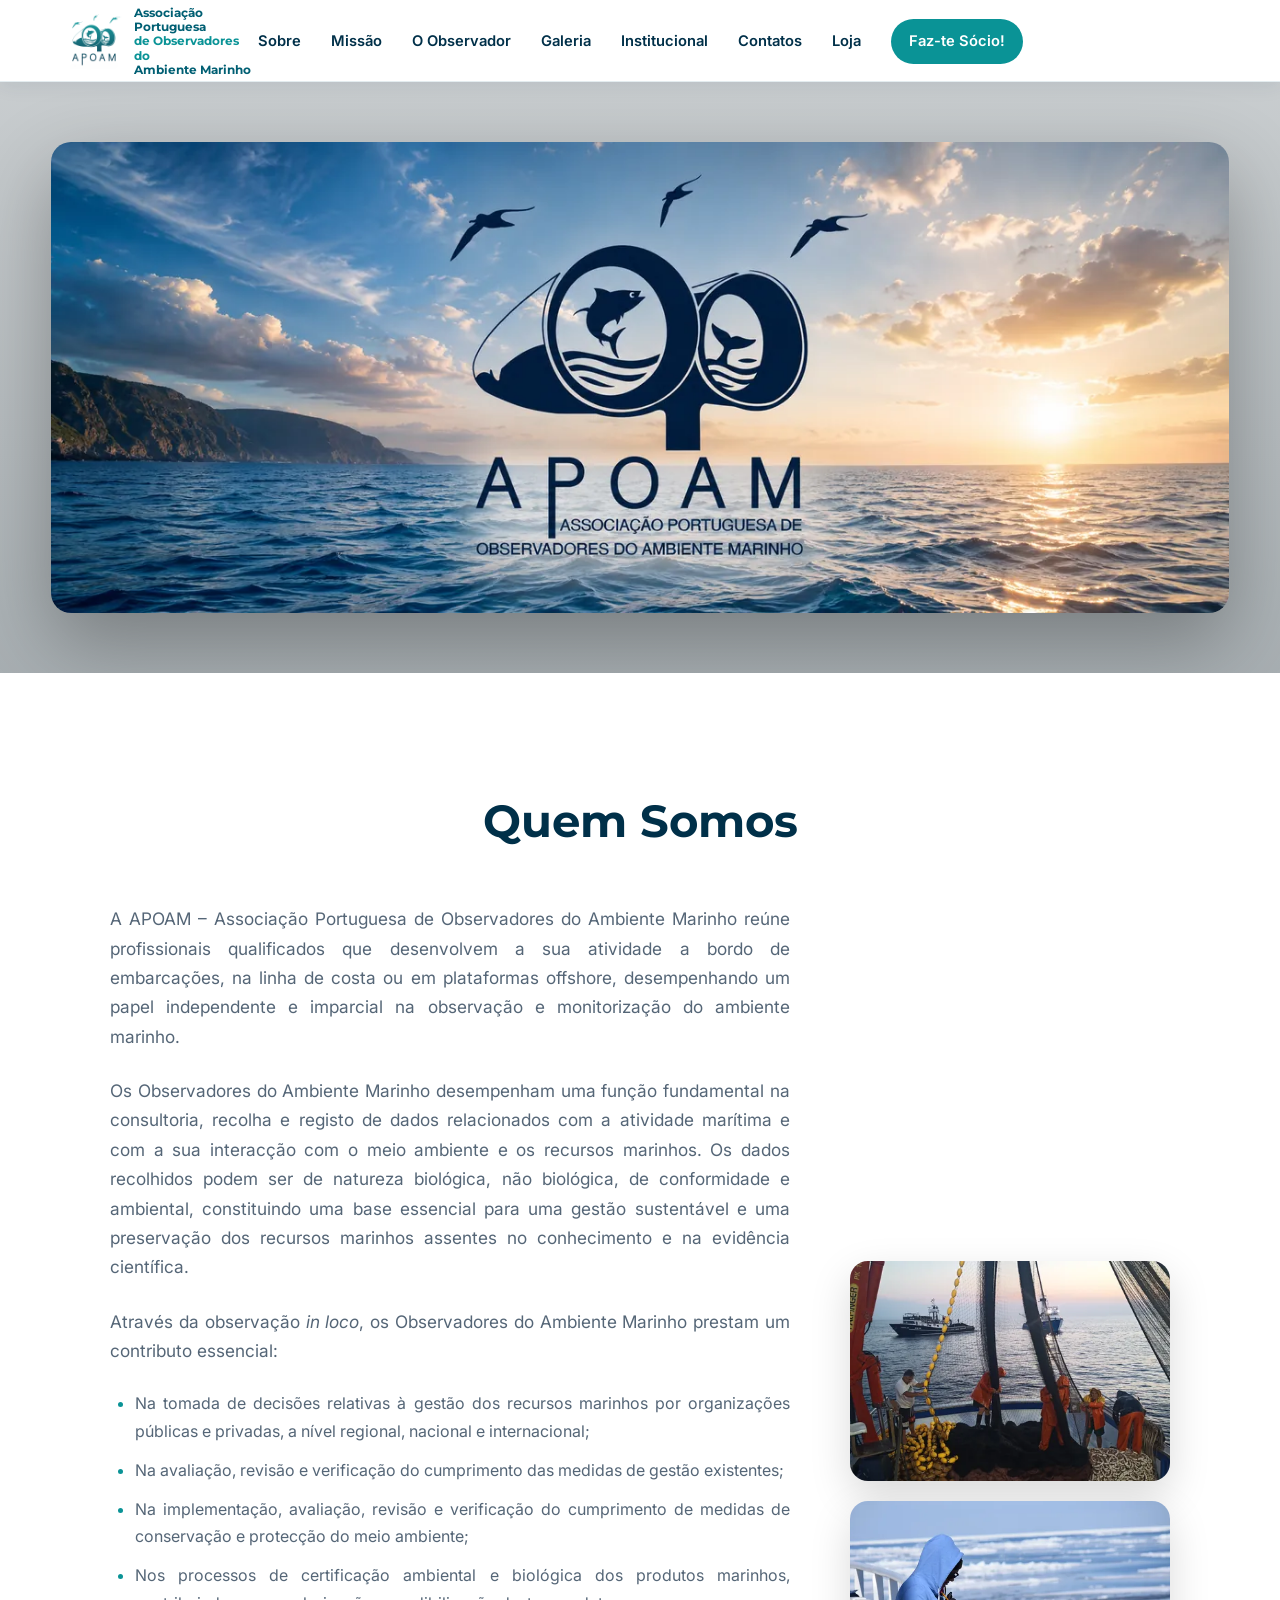
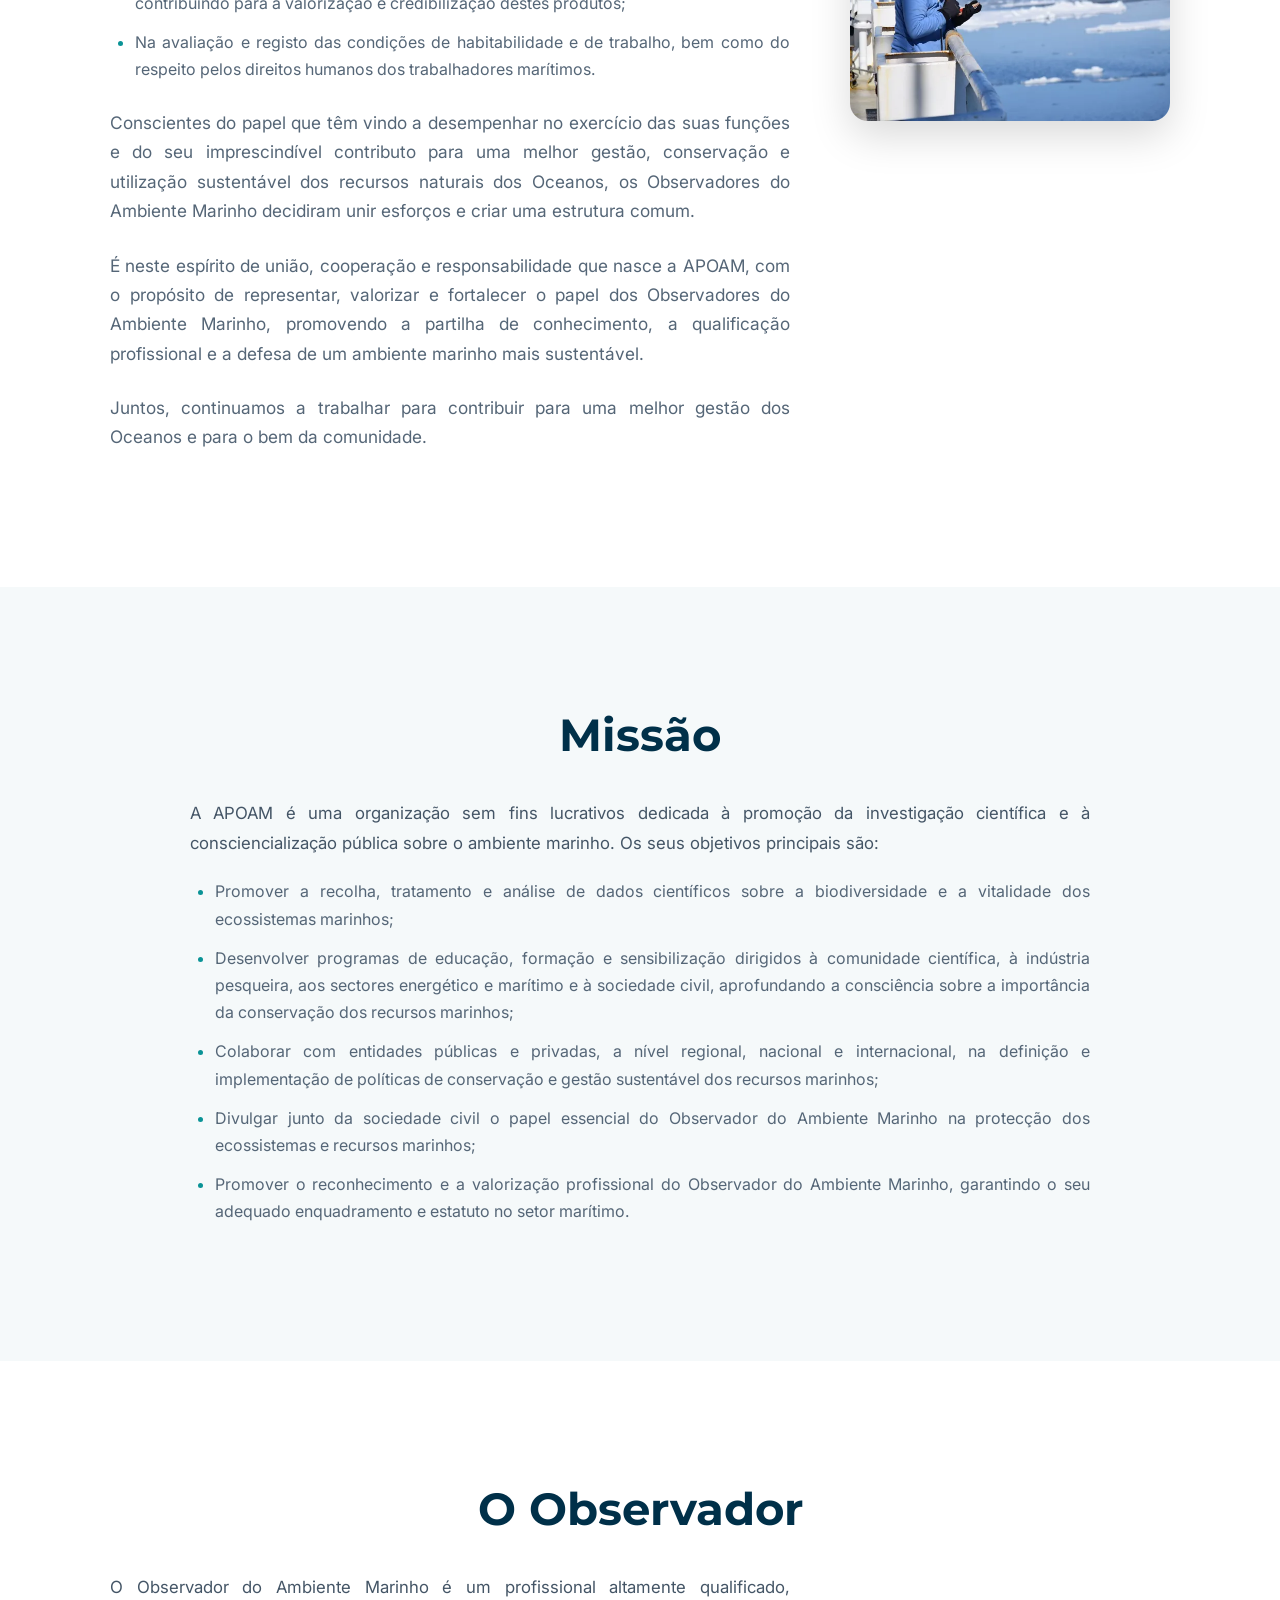
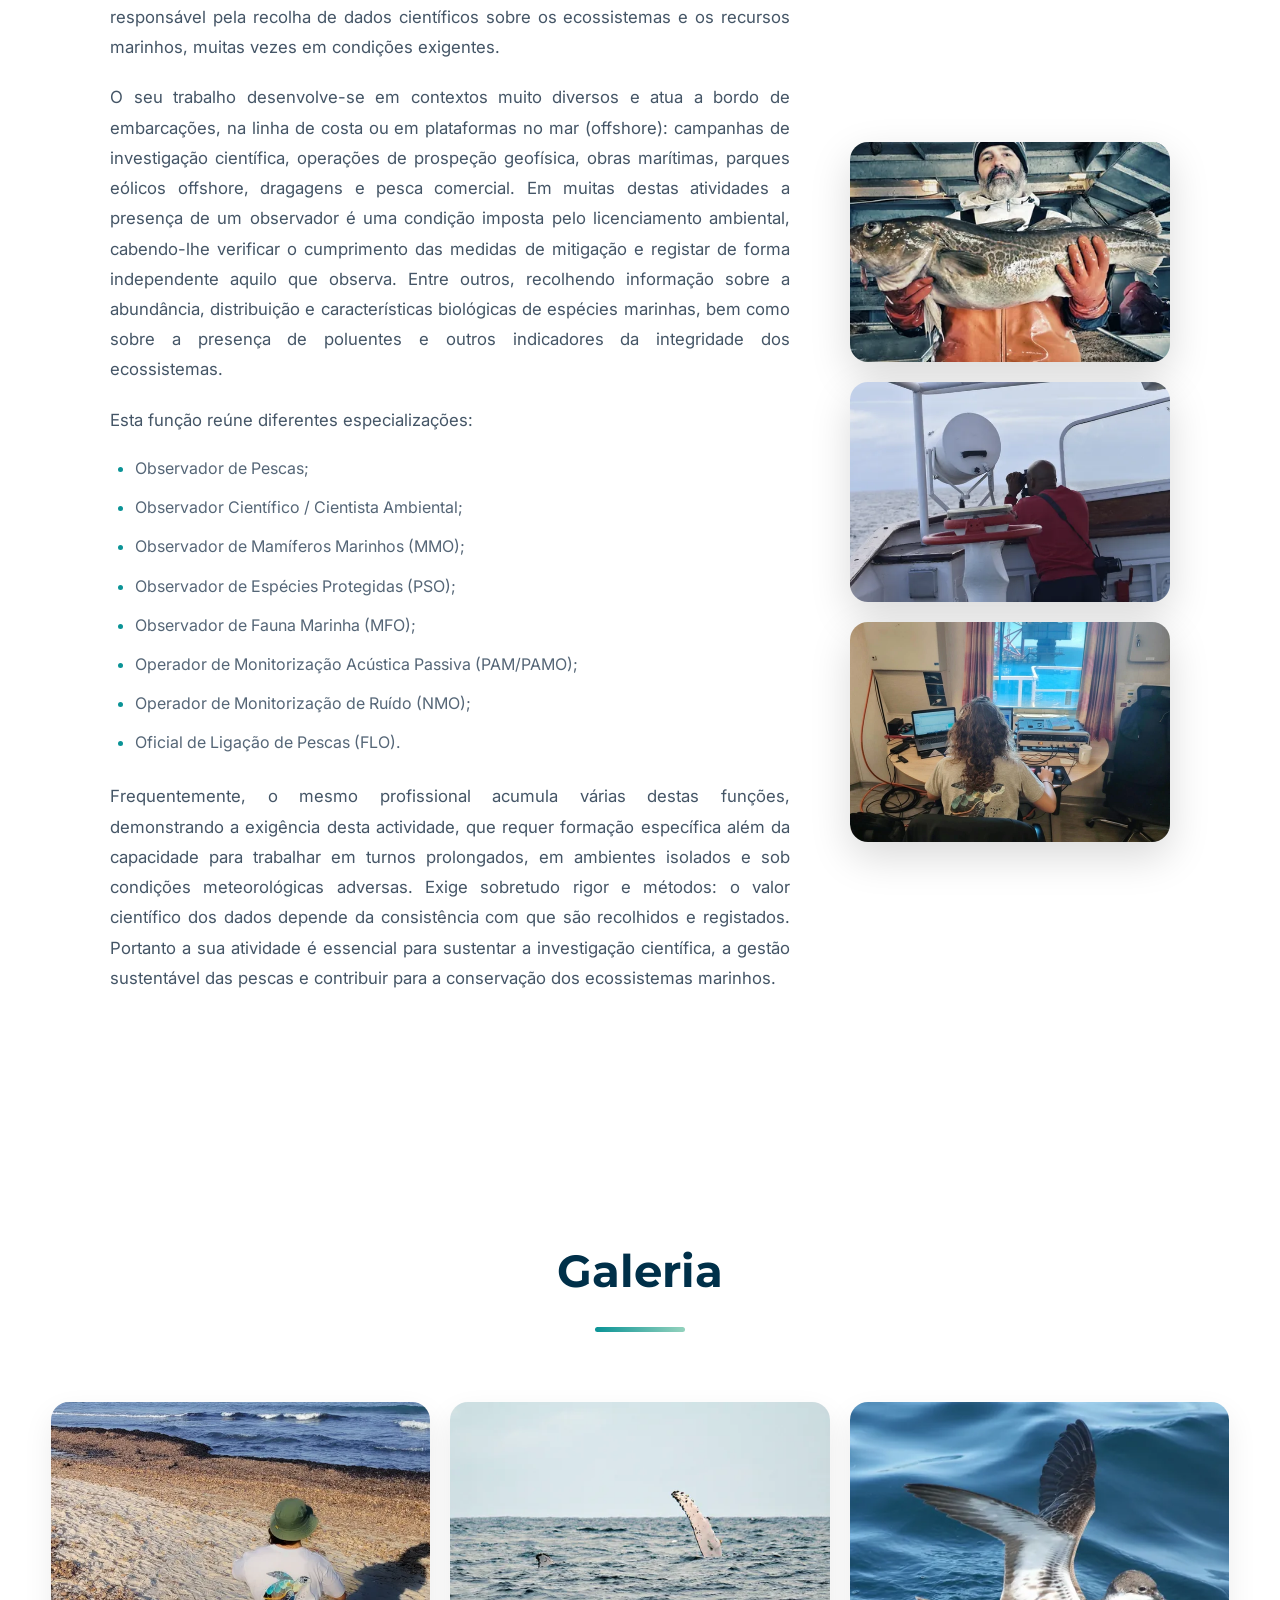
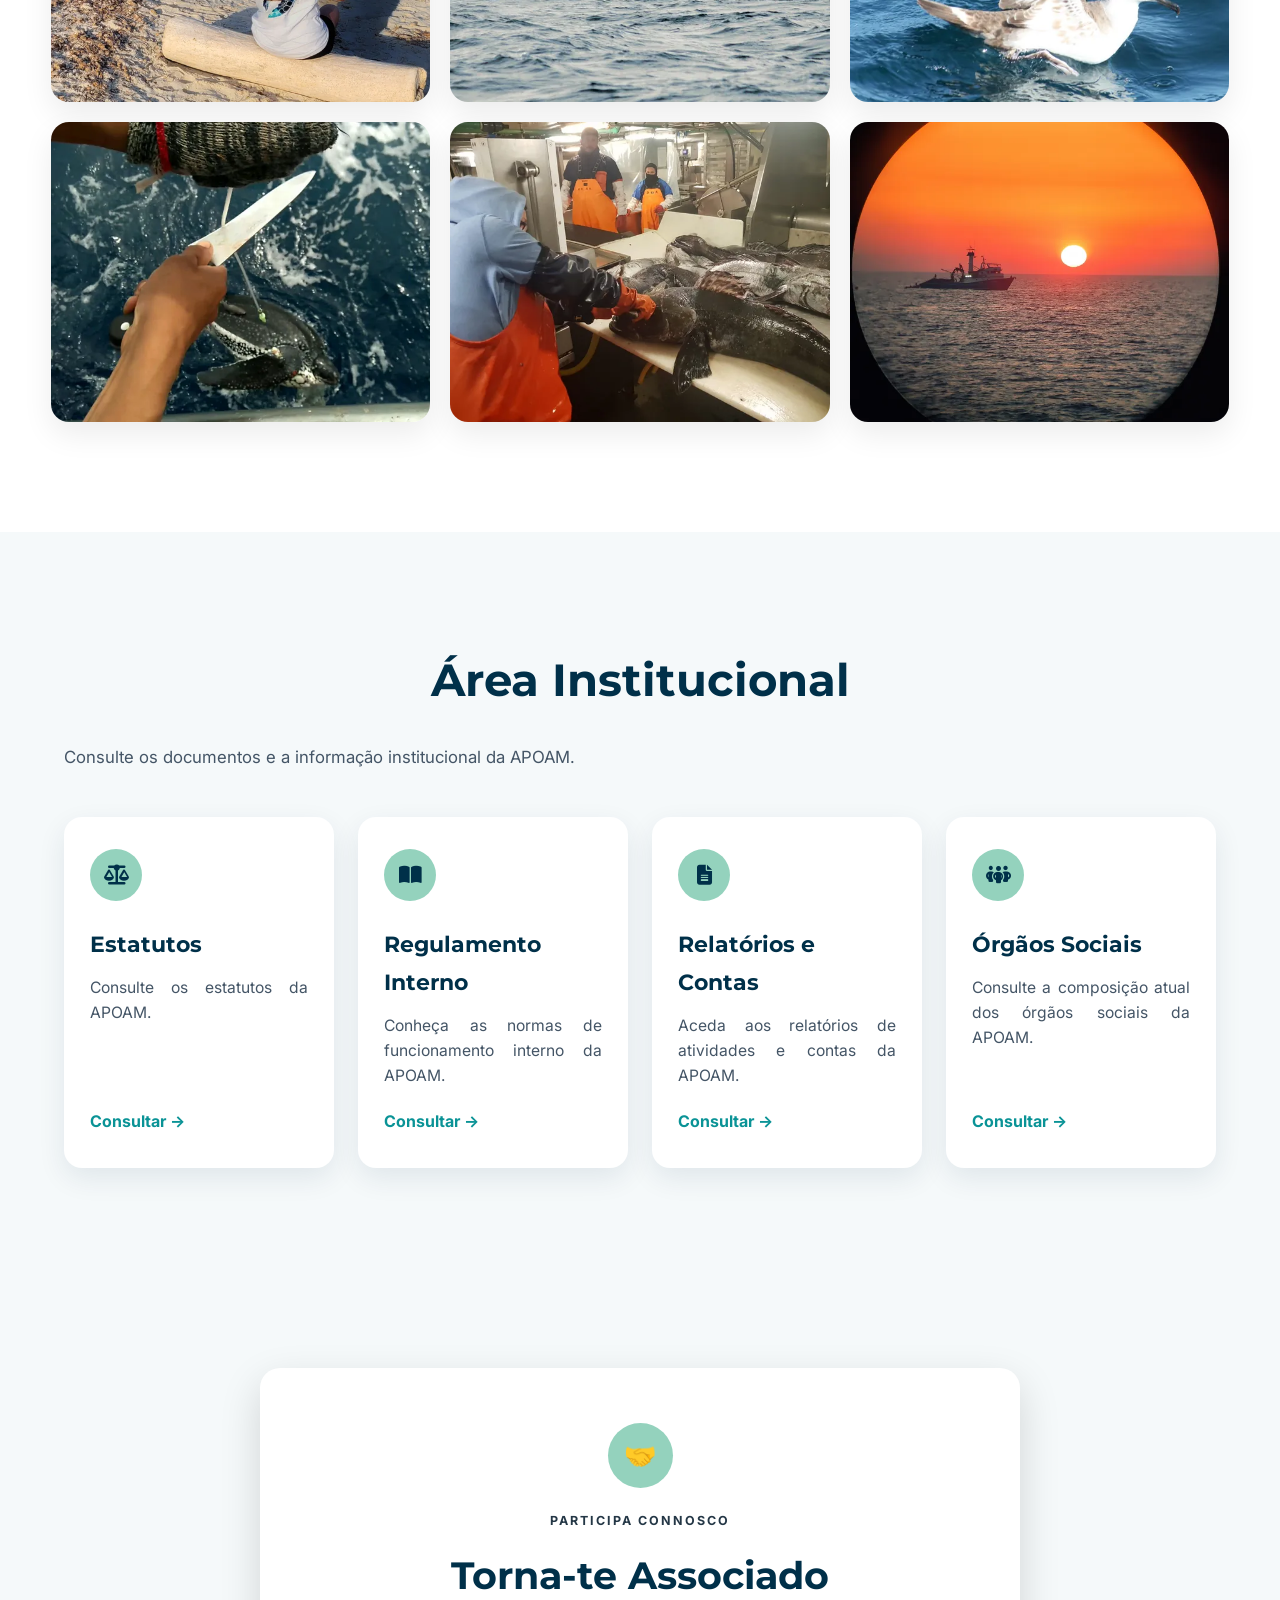
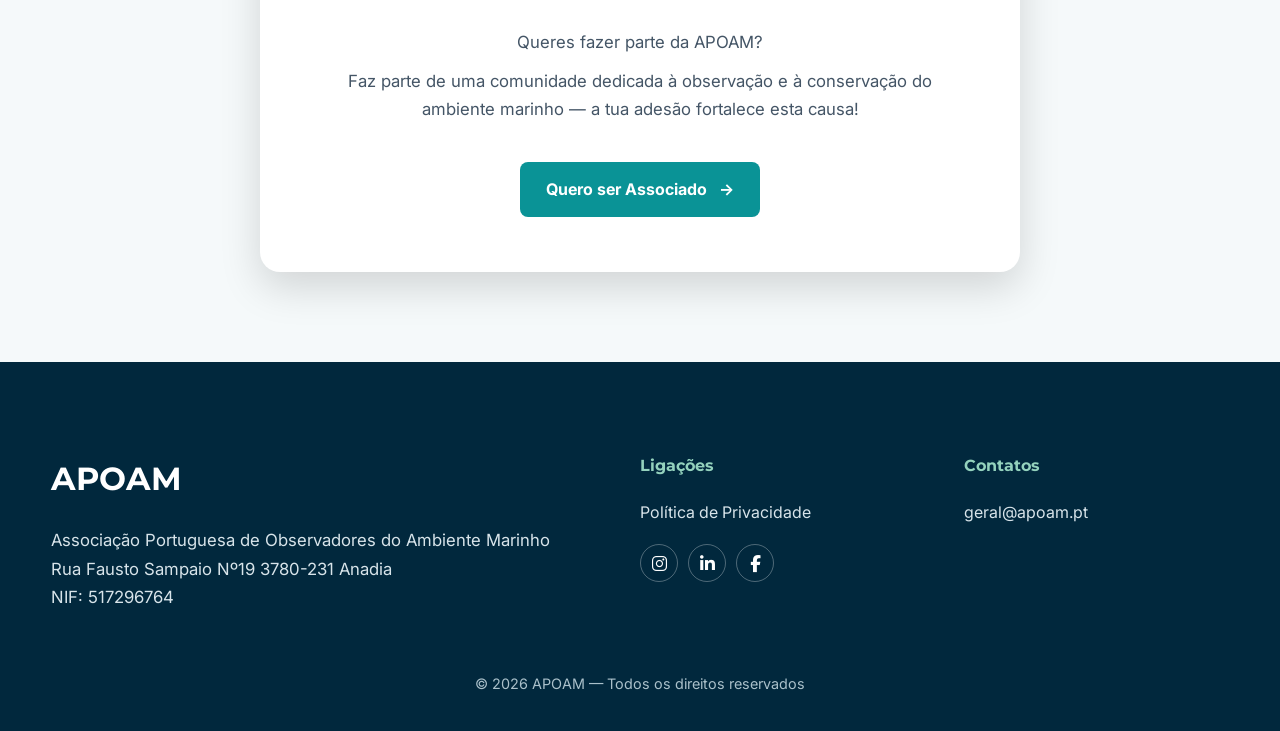
==== commit 109f2063: "update barra" ====
--- a/index.html
+++ b/index.html
@@ -103,7 +103,7 @@
     </li>
 	
 	<li>
-		<a href="loja.html">Merchandising</a>
+		<a href="loja.html">Loja</a>
 	</li>
 	
 	<li>
--- a/assets/css/style.css
+++ b/assets/css/style.css
@@ -993,43 +993,68 @@
 }
 
 .store-catalog{
-    display:grid;
-    grid-template-columns:repeat(2, minmax(0, 1fr));
-    gap:28px;
+    display:block;
     margin-top:42px;
 }
 
+.product-collection{
+    display:block !important;
+    clear:both;
+    width:100%;
+}
+
+.product-collection + .product-collection{
+    margin-top:54px;
+}
+
+.product-collection > h2{
+    display:block;
+    width:100%;
+    margin:0 0 12px;
+    color:var(--ocean);
+}
+
+.collection-description{
+    display:block;
+    width:100%;
+    margin:0 0 24px;
+}
+
+.collection-content{
+    display:block;
+    width:100%;
+}
+
+.collection-products{
+    display:flex;
+    flex-wrap:wrap;
+    gap:24px;
+}
+
 .product-card{
-    display:grid;
-    grid-template-columns:1fr 1fr;
+    flex:1 1 220px;
+    max-width:280px;
     overflow:hidden;
     border-radius:var(--radius);
     background:#fff;
     box-shadow:var(--shadow);
 }
 
+.product-card picture,
 .product-card img{
     display:block;
     width:100%;
     height:100%;
-    min-height:260px;
-    object-fit:cover;
-}
-
-.product-info{
-    display:flex;
-    flex-direction:column;
-    justify-content:center;
-    padding:24px;
-}
-
-.product-info h2{
-    margin-bottom:12px;
-    color:var(--ocean);
-}
-
-.product-info p{
-    margin-bottom:10px;
+}
+
+.product-card img{
+    height:auto;
+    aspect-ratio:4 / 5;
+    object-fit:contain;
+}
+
+.catalog-download{
+    margin-top:28px;
 }
 
 .store-order{
@@ -1063,19 +1088,18 @@
 }
 
 @media (max-width:850px){
-    .store-catalog{
-        grid-template-columns:1fr;
+    .product-card{
+        flex-basis:calc(50% - 12px);
     }
 }
 
 @media (max-width:500px){
     .product-card{
-        grid-template-columns:1fr;
+        flex-basis:100%;
+        max-width:none;
     }
 
     .product-card img{
-        height:auto;
-        min-height:0;
         aspect-ratio:4 / 5;
     }
 }
